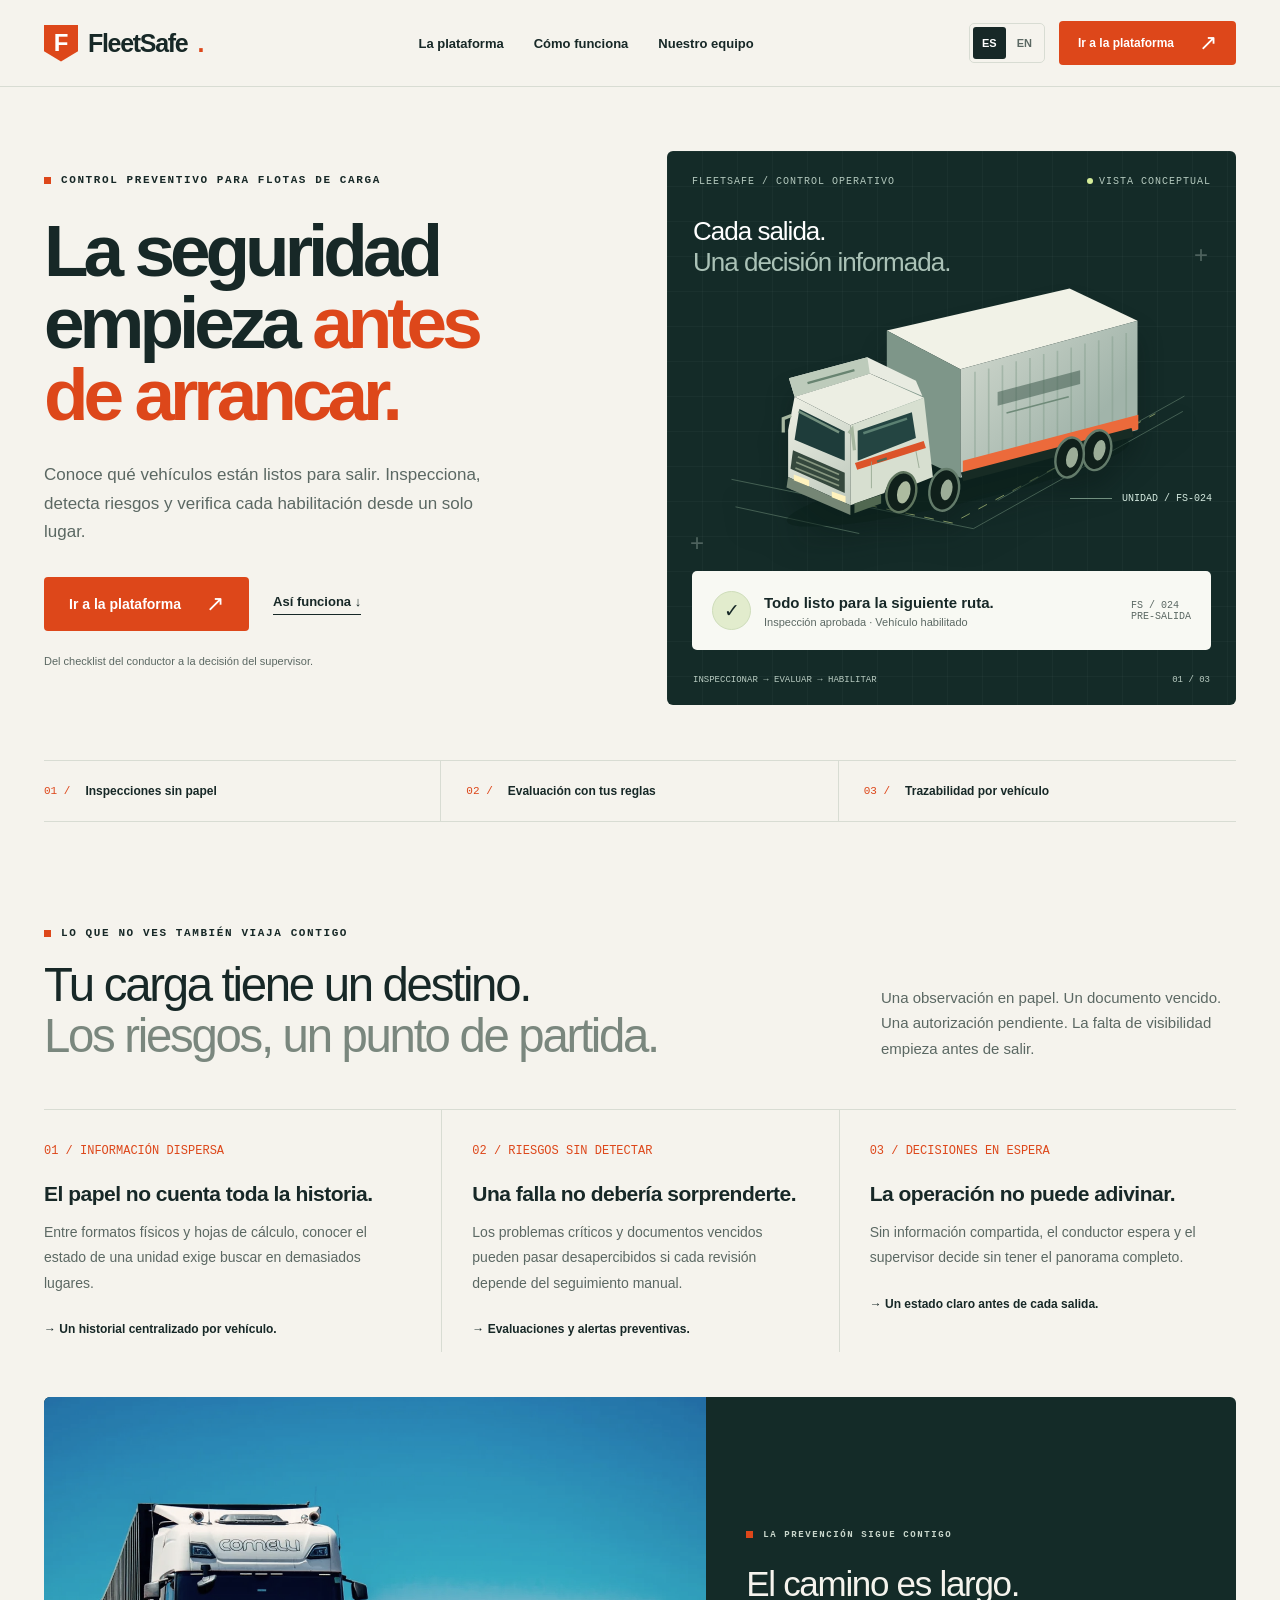
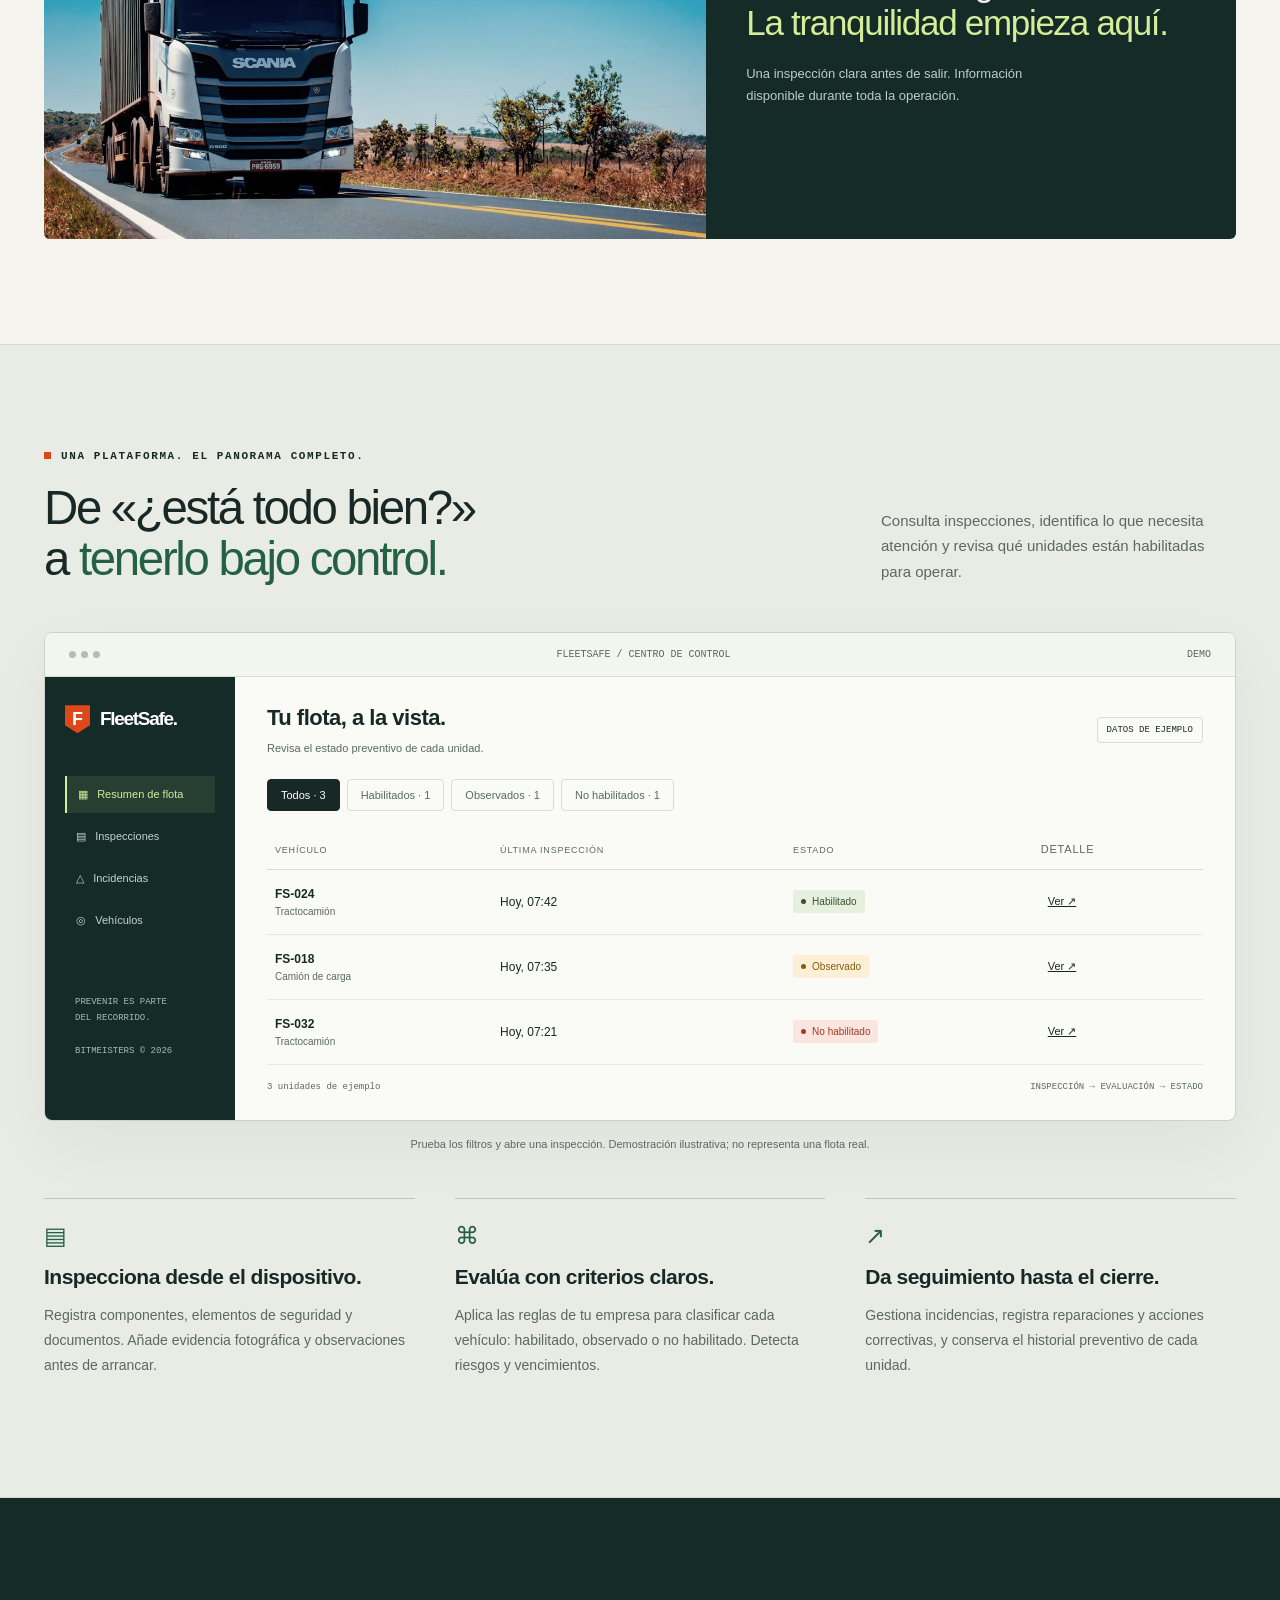
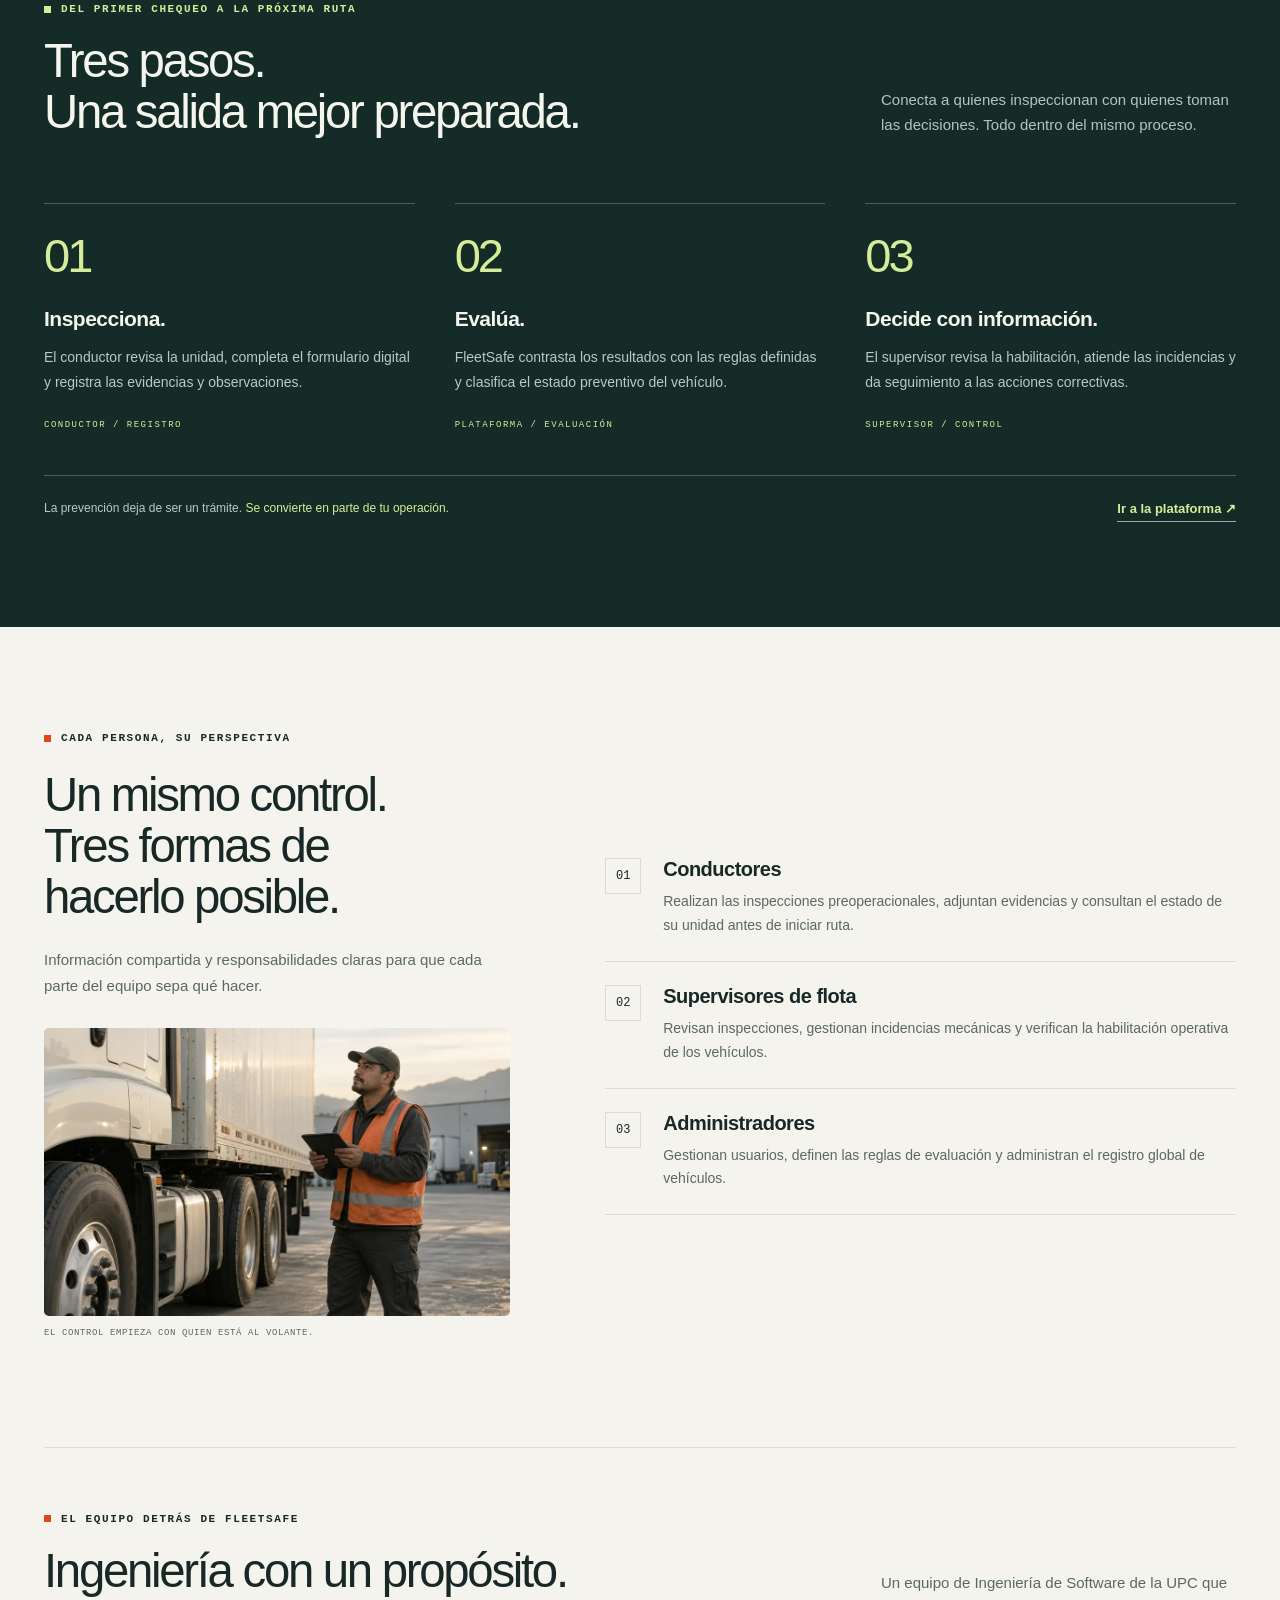
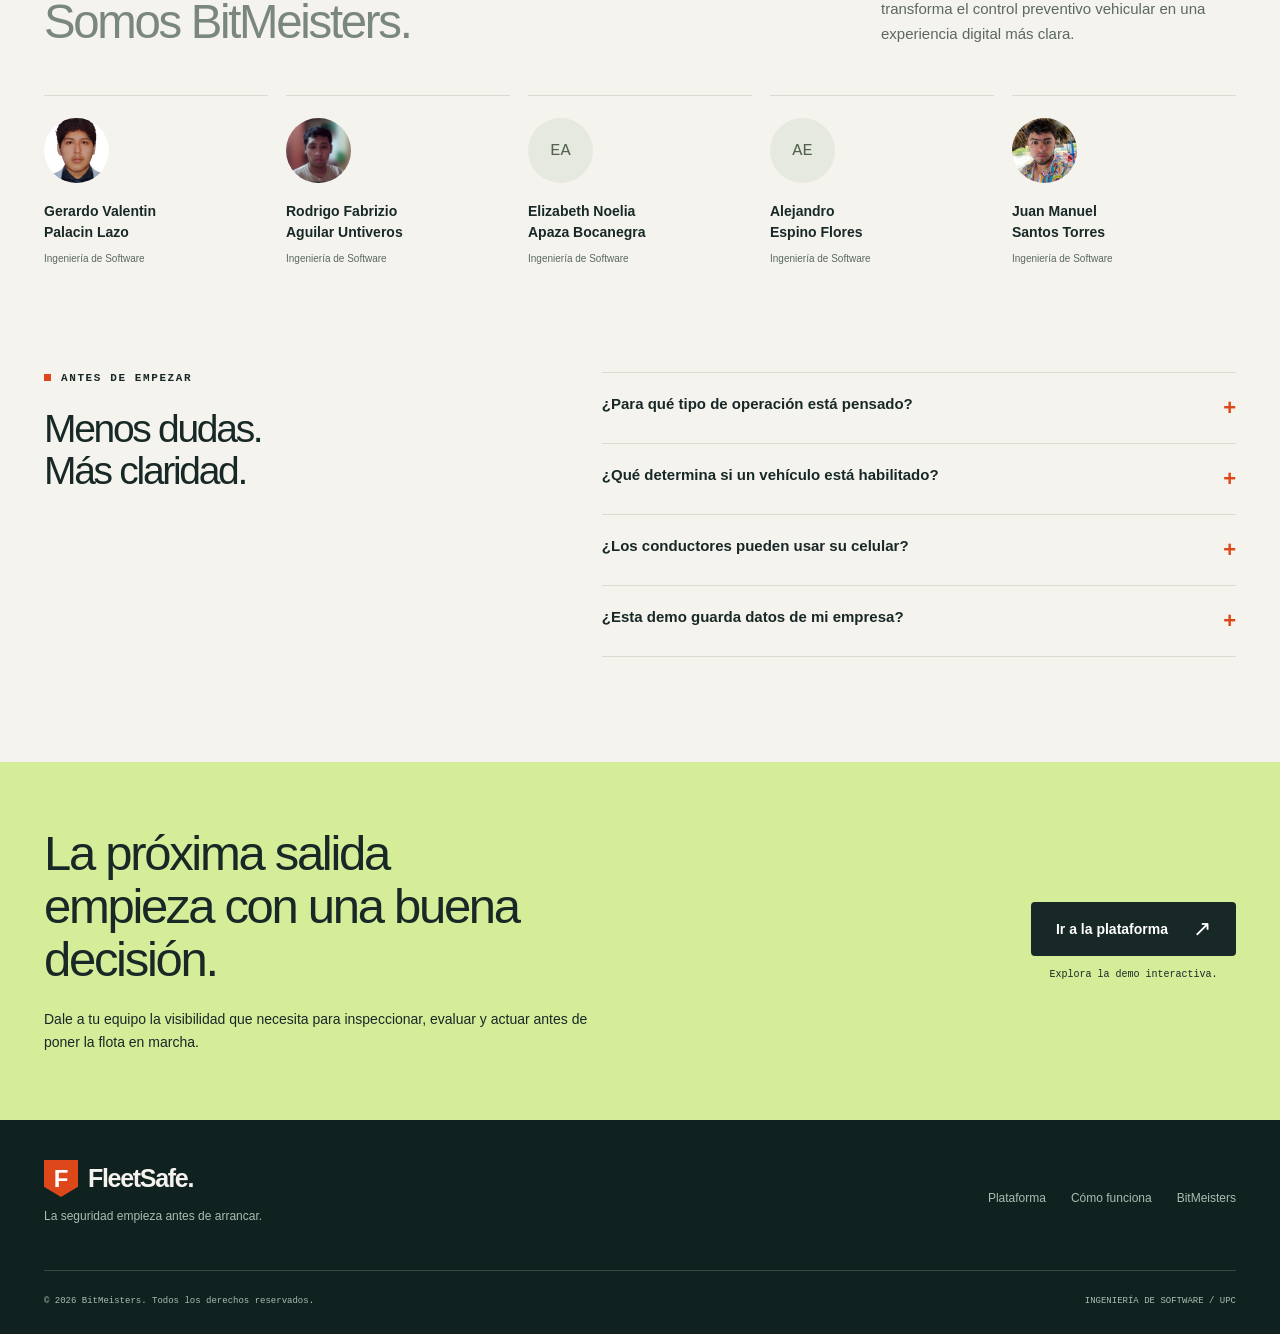
==== index.html @ 08cdfbaa "Merge pull request #9 from 1ASI0729-2620-16692-BitMeisters/release/1.0.3 chore(release): release ver" ====
<!doctype html> 
<html lang="es">
  <head>
    <meta charset="utf-8" />
    <meta name="viewport" content="width=device-width,initial-scale=1" />
    <meta name="theme-color" content="#f5f3ed" />
    <meta
      name="description"
      content="FleetSafe centraliza las inspecciones, evalúa riesgos y permite verificar la habilitación de tu flota de carga antes de cada salida."
    />
    <meta
      property="og:title"
      content="FleetSafe — La seguridad empieza antes de arrancar."
    />
    <meta
      property="og:description"
      content="Inspecciones digitales, evaluación por reglas y seguimiento de incidencias para tu flota de carga."
    />
    <meta property="og:type" content="website" />
    <title>FleetSafe | Antes de arrancar, ten el control.</title>
    <link rel="icon" type="image/svg+xml" href="./assets/images/favicon.svg" />
    <link rel="stylesheet" href="./assets/css/styles.css" />
  </head>
  <body>
    <a class="skip" href="#main">Saltar al contenido</a>
    <header class="nav">
      <div class="wrap nav-inner">
        <a class="logo" href="#" aria-label="FleetSafe, inicio"
          ><span class="logo-mark" aria-hidden="true">F</span>FleetSafe<span
            style="color: var(--orange)"
            >.</span
          ></a
        >
        <nav
          class="nav-links"
          id="navigation"
          aria-label="Navegación principal"
        >
          <a href="#features">La plataforma</a
          ><a href="#how-it-works">Cómo funciona</a
          ><a href="#team">Nuestro equipo</a>
        </nav>
        <div class="nav-actions">
          <div
            class="language-switch"
            role="group"
            aria-label="Seleccionar idioma"
          >
            <button
              type="button"
              data-language="es"
              lang="es"
              aria-label="Español"
              aria-pressed="true"
            >
              ES</button
            ><button
              type="button"
              data-language="en"
              lang="en"
              aria-label="English"
              aria-pressed="false"
            >
              EN
            </button>
          </div>
          <a class="btn small" data-app-link href="#demo"
            >Explorar demo <span class="arrow" aria-hidden="true">↗</span></a
          >
        </div>
        <button
          class="menu"
          type="button"
          aria-expanded="false"
          aria-controls="navigation"
          aria-label="Abrir menú"
        >
          Menú
        </button>
      </div>
    </header>
    <p
      id="language-announcement"
      class="language-announcement"
      role="status"
      aria-live="polite"
    ></p>
    <main id="main">
      <section class="hero">
        <div class="wrap">
          <div class="hero-grid">
            <div class="reveal">
              <div class="eyebrow">Control preventivo para flotas de carga</div>
              <h1>
                La seguridad<br />empieza <em>antes<br />de arrancar.</em>
              </h1>
              <p class="lead">
                Conoce qué vehículos están listos para salir. Inspecciona,
                detecta riesgos y verifica cada habilitación desde un solo
                lugar.
              </p>
              <div class="hero-actions">
                <a class="btn" data-app-link href="#demo"
                  >Explorar la plataforma
                  <span class="arrow" aria-hidden="true">↗</span></a
                ><a class="text-link" href="#how-it-works">Así funciona ↓</a>
              </div>
              <p class="micro">
                Del checklist del conductor a la decisión del supervisor.
              </p>
            </div>
            <div
              class="hero-art reveal"
              role="img"
              aria-label="Ilustración de un camión de carga con una inspección aprobada. Vista conceptual de FleetSafe."
            >
              <div class="art-grid"></div>
              <div class="art-top">
                <span>FLEETSAFE / CONTROL OPERATIVO</span
                ><span><i class="live-dot"></i>VISTA CONCEPTUAL</span>
              </div>
              <div class="art-title">
                Cada salida.<br /><span>Una decisión informada.</span>
              </div>
              <span class="cross one">+</span><span class="cross two">+</span>
              <svg
                class="truck"
                viewBox="0 0 640 340"
                fill="none"
                aria-hidden="true"
              >
                <defs>
                  <linearGradient
                    id="trailer"
                    x1="200"
                    y1="40"
                    x2="450"
                    y2="250"
                    gradientUnits="userSpaceOnUse"
                  >
                    <stop stop-color="#f2f1e7" />
                    <stop offset="1" stop-color="#a1b4aa" />
                  </linearGradient>
                  <linearGradient
                    id="cab"
                    x1="120"
                    y1="110"
                    x2="260"
                    y2="280"
                    gradientUnits="userSpaceOnUse"
                  >
                    <stop stop-color="#faf9ee" />
                    <stop offset="1" stop-color="#b5c2b6" />
                  </linearGradient>
                </defs>
                <path
                  d="M48 265L347 326L606 181M53 299L206 332M377 291L608 162"
                  stroke="#506c5d"
                  stroke-width="1"
                />
                <path
                  d="M122 277L321 319L572 184"
                  stroke="#9daf72"
                  stroke-dasharray="12 12"
                />
                <ellipse
                  cx="328"
                  cy="268"
                  rx="217"
                  ry="27"
                  fill="#0a201b"
                  opacity=".5"
                  transform="rotate(-13 328 268)"
                />
                <path d="M240 81L466 29L550 69L331 129Z" fill="#f1f2e7" />
                <path d="M331 129L550 69V204L331 263Z" fill="url(#trailer)" />
                <path d="M240 81L331 129V263L240 220Z" fill="#7e9689" />
                <path
                  d="M349 132L349 247M366 128V243M383 124V238M400 119V234M417 115V229M434 110V225M451 106V220M468 102V216M485 97V211M502 93V207M519 88V202M536 84V198"
                  stroke="#819b8b"
                  opacity=".45"
                  stroke-width="2"
                />
                <path d="M334 242L551 185V203L334 261Z" fill="#ec6a3b" />
                <path
                  d="M377 157L479 130V147L377 174Z"
                  fill="#435e50"
                  opacity=".55"
                />
                <path d="M388 183L465 163" stroke="#6f8a79" stroke-width="2" />
                <path d="M333 262L544 207" stroke="#172b24" stroke-width="11" />
                <g fill="#10201b" stroke="#637b6a" stroke-width="3">
                  <ellipse
                    cx="500"
                    cy="229"
                    rx="17"
                    ry="25"
                    transform="rotate(14 500 229)"
                  />
                  <ellipse
                    cx="466"
                    cy="238"
                    rx="17"
                    ry="25"
                    transform="rotate(14 466 238)"
                  />
                  <ellipse
                    cx="311"
                    cy="278"
                    rx="18"
                    ry="26"
                    transform="rotate(12 311 278)"
                  />
                </g>
                <g fill="#9cad98">
                  <ellipse
                    cx="503"
                    cy="229"
                    rx="7"
                    ry="13"
                    transform="rotate(14 503 229)"
                  />
                  <ellipse
                    cx="469"
                    cy="238"
                    rx="7"
                    ry="13"
                    transform="rotate(14 469 238)"
                  />
                  <ellipse
                    cx="314"
                    cy="278"
                    rx="7"
                    ry="13"
                    transform="rotate(12 314 278)"
                  />
                </g>
                <path d="M126 163L219 134L286 164L195 198Z" fill="#eceee3" />
                <path
                  d="M126 163L195 198L195 297L118 262V204Z"
                  fill="url(#cab)"
                />
                <path
                  d="M195 198L286 164L297 262L270 273Q251 243 237 282L195 297Z"
                  fill="#d7dfd0"
                />
                <path d="M132 178L188 206V242L126 216Z" fill="#1e3c3a" />
                <path d="M204 205L271 182L276 214L204 242Z" fill="#244542" />
                <path d="M211 208L265 190" stroke="#5b8072" stroke-width="3" />
                <path d="M131 181L181 207" stroke="#74917f" stroke-width="3" />
                <path d="M124 229L188 257V282L121 252Z" fill="#35483d" />
                <path
                  d="M130 237L181 259M128 244L181 266M127 251L181 273"
                  stroke="#879780"
                  stroke-width="2"
                />
                <path d="M202 249L287 222" stroke="#dc542a" stroke-width="9" />
                <path d="M118 262L195 297V309L116 275Z" fill="#758675" />
                <path d="M200 295L233 284V295L200 307Z" fill="#516851" />
                <path
                  d="M125 259L144 266V274L125 266M172 280L189 286V294L172 287"
                  fill="#fff2bd"
                />
                <path d="M221 243V276M276 230L280 251" stroke="#92a58f" />
                <path d="M228 243L240 239" stroke="#526c59" stroke-width="3" />
                <ellipse
                  cx="258"
                  cy="281"
                  rx="18"
                  ry="25"
                  fill="#10201b"
                  stroke="#60765f"
                  stroke-width="3"
                  transform="rotate(14 258 281)"
                />
                <ellipse
                  cx="261"
                  cy="281"
                  rx="8"
                  ry="14"
                  fill="#acbba0"
                  transform="rotate(14 261 281)"
                />
                <path
                  d="M193 208L197 203L200 229M122 186L112 190V207"
                  stroke="#a6b7a0"
                  stroke-width="4"
                />
                <path
                  d="M119 140L216 114L276 143L284 162L219 134L126 163Z"
                  fill="#e8ebe1"
                />
                <path d="M119 140L126 163L219 134L216 114Z" fill="#bdcbbb" />
                <path d="M142 146L200 130" stroke="#688471" stroke-width="3" />
              </svg>
              <div class="vehicle-tag">UNIDAD / FS-024</div>
              <div class="status-float">
                <span class="check-icon">✓</span>
                <div>
                  <strong>Todo listo para la siguiente ruta.</strong>
                  <p>Inspección aprobada · Vehículo habilitado</p>
                </div>
                <span class="code">FS / 024<br />PRE-SALIDA</span>
              </div>
              <div class="art-foot">
                <span>INSPECCIONAR → EVALUAR → HABILITAR</span
                ><span>01 / 03</span>
              </div>
            </div>
          </div>
          <div class="hero-bottom">
            <div><span>01 /</span> Inspecciones sin papel</div>
            <div><span>02 /</span> Evaluación con tus reglas</div>
            <div><span>03 /</span> Trazabilidad por vehículo</div>
          </div>
        </div>
      </section>
      <section class="section" id="problem">
        <div class="wrap">
          <div class="eyebrow">Lo que no ves también viaja contigo</div>
          <div class="section-head">
            <h2>
              Tu carga tiene un destino.<br /><span class="muted"
                >Los riesgos, un punto de partida.</span
              >
            </h2>
            <p>
              Una observación en papel. Un documento vencido. Una autorización
              pendiente. La falta de visibilidad empieza antes de salir.
            </p>
          </div>
          <div class="problems">
            <article class="problem">
              <span class="number">01 / INFORMACIÓN DISPERSA</span>
              <h3>El papel no cuenta toda la historia.</h3>
              <p>
                Entre formatos físicos y hojas de cálculo, conocer el estado de
                una unidad exige buscar en demasiados lugares.
              </p>
              <p class="outcome">→ Un historial centralizado por vehículo.</p>
            </article>
            <article class="problem">
              <span class="number">02 / RIESGOS SIN DETECTAR</span>
              <h3>Una falla no debería sorprenderte.</h3>
              <p>
                Los problemas críticos y documentos vencidos pueden pasar
                desapercibidos si cada revisión depende del seguimiento manual.
              </p>
              <p class="outcome">→ Evaluaciones y alertas preventivas.</p>
            </article>
            <article class="problem">
              <span class="number">03 / DECISIONES EN ESPERA</span>
              <h3>La operación no puede adivinar.</h3>
              <p>
                Sin información compartida, el conductor espera y el supervisor
                decide sin tener el panorama completo.
              </p>
              <p class="outcome">→ Un estado claro antes de cada salida.</p>
            </article>
          </div>
          <figure class="road-story">
            <img
              class="road-photo"
              src="./assets/images/photos/truck-on-road.webp"
              width="1200"
              height="800"
              alt="Camión de carga recorriendo una carretera"
              loading="lazy"
              decoding="async"
            />
            <figcaption>
              <div class="eyebrow">La prevención sigue contigo</div>
              <h3>
                El camino es largo.<br /><span
                  >La tranquilidad empieza aquí.</span
                >
              </h3>
              <p>
                Una inspección clara antes de salir. Información disponible
                durante toda la operación.
              </p>
            </figcaption>
          </figure>
        </div>
      </section>
      <section class="section product-section" id="features">
        <div class="wrap">
          <div class="eyebrow">Una plataforma. El panorama completo.</div>
          <div class="section-head">
            <h2>
              De «¿está todo bien?»<br />a
              <span style="color: var(--green)">tenerlo bajo control.</span>
            </h2>
            <p>
              Consulta inspecciones, identifica lo que necesita atención y
              revisa qué unidades están habilitadas para operar.
            </p>
          </div>
          <div class="demo-shell" id="demo">
            <div class="demo-bar">
              <div class="window-dots" aria-hidden="true">
                <i></i><i></i><i></i>
              </div>
              <span class="demo-label">FLEETSAFE / CENTRO DE CONTROL</span
              ><span class="demo-label">DEMO</span>
            </div>
            <div class="demo-body">
              <aside
                class="demo-sidebar"
                aria-label="Vista conceptual del menú del producto"
              >
                <span class="logo"
                  ><span class="logo-mark">F</span>FleetSafe.</span
                >
                <div class="side-item selected">▦ &nbsp; Resumen de flota</div>
                <div class="side-item">▤ &nbsp; Inspecciones</div>
                <div class="side-item">△ &nbsp; Incidencias</div>
                <div class="side-item">◎ &nbsp; Vehículos</div>
                <div class="side-note">
                  PREVENIR ES PARTE<br />DEL RECORRIDO.<br /><br />BITMEISTERS ©
                  2026
                </div>
              </aside>
              <div class="demo-main">
                <div class="demo-main-head">
                  <div>
                    <h3>Tu flota, a la vista.</h3>
                    <p>Revisa el estado preventivo de cada unidad.</p>
                  </div>
                  <span class="sample-pill">DATOS DE EJEMPLO</span>
                </div>
                <div
                  class="filters"
                  role="group"
                  aria-label="Filtrar vehículos por estado"
                >
                  <button class="filter" data-filter="all" aria-pressed="true">
                    Todos · 3</button
                  ><button class="filter" data-filter="ok" aria-pressed="false">
                    Habilitados · 1</button
                  ><button
                    class="filter"
                    data-filter="warn"
                    aria-pressed="false"
                  >
                    Observados · 1</button
                  ><button
                    class="filter"
                    data-filter="stop"
                    aria-pressed="false"
                  >
                    No habilitados · 1
                  </button>
                </div>
                <div
                  class="table-scroll"
                  tabindex="0"
                  role="region"
                  aria-label="Vehículos de ejemplo"
                >
                  <table>
                    <thead>
                      <tr>
                        <th scope="col">Vehículo</th>
                        <th scope="col">Última inspección</th>
                        <th scope="col">Estado</th>
                        <th scope="col"><span class="micro">Detalle</span></th>
                      </tr>
                    </thead>
                    <tbody>
                      <tr data-status="ok">
                        <td class="plate">
                          FS-024<span class="unit-name">Tractocamión</span>
                        </td>
                        <td>Hoy, 07:42</td>
                        <td><span class="badge">Habilitado</span></td>
                        <td>
                          <button
                            class="row-button"
                            data-detail="ok"
                            aria-label="Ver inspección de FS-024"
                          >
                            Ver ↗
                          </button>
                        </td>
                      </tr>
                      <tr data-status="warn">
                        <td class="plate">
                          FS-018<span class="unit-name">Camión de carga</span>
                        </td>
                        <td>Hoy, 07:35</td>
                        <td><span class="badge warn">Observado</span></td>
                        <td>
                          <button
                            class="row-button"
                            data-detail="warn"
                            aria-label="Ver inspección de FS-018"
                          >
                            Ver ↗
                          </button>
                        </td>
                      </tr>
                      <tr data-status="stop">
                        <td class="plate">
                          FS-032<span class="unit-name">Tractocamión</span>
                        </td>
                        <td>Hoy, 07:21</td>
                        <td><span class="badge stop">No habilitado</span></td>
                        <td>
                          <button
                            class="row-button"
                            data-detail="stop"
                            aria-label="Ver inspección de FS-032"
                          >
                            Ver ↗
                          </button>
                        </td>
                      </tr>
                    </tbody>
                  </table>
                </div>
                <div class="demo-foot">
                  <span id="result-count" role="status"
                    >3 unidades de ejemplo</span
                  ><span>INSPECCIÓN → EVALUACIÓN → ESTADO</span>
                </div>
              </div>
            </div>
          </div>
          <p class="demo-note">
            Prueba los filtros y abre una inspección. Demostración ilustrativa;
            no representa una flota real.
          </p>
          <div class="features-grid">
            <article class="feature-copy">
              <span class="feature-symbol" aria-hidden="true">▤</span>
              <h3>Inspecciona desde el dispositivo.</h3>
              <p>
                Registra componentes, elementos de seguridad y documentos. Añade
                evidencia fotográfica y observaciones antes de arrancar.
              </p>
            </article>
            <article class="feature-copy">
              <span class="feature-symbol" aria-hidden="true">⌘</span>
              <h3>Evalúa con criterios claros.</h3>
              <p>
                Aplica las reglas de tu empresa para clasificar cada vehículo:
                habilitado, observado o no habilitado. Detecta riesgos y
                vencimientos.
              </p>
            </article>
            <article class="feature-copy">
              <span class="feature-symbol" aria-hidden="true">↗</span>
              <h3>Da seguimiento hasta el cierre.</h3>
              <p>
                Gestiona incidencias, registra reparaciones y acciones
                correctivas, y conserva el historial preventivo de cada unidad.
              </p>
            </article>
          </div>
        </div>
      </section>
      <section class="section process" id="how-it-works">
        <div class="wrap">
          <div class="eyebrow">Del primer chequeo a la próxima ruta</div>
          <div class="section-head">
            <h2>Tres pasos.<br />Una salida mejor preparada.</h2>
            <p>
              Conecta a quienes inspeccionan con quienes toman las decisiones.
              Todo dentro del mismo proceso.
            </p>
          </div>
          <div class="steps">
            <article class="step">
              <span class="step-no">01</span>
              <h3>Inspecciona.</h3>
              <p>
                El conductor revisa la unidad, completa el formulario digital y
                registra las evidencias y observaciones.
              </p>
              <span class="role">Conductor / Registro</span>
            </article>
            <article class="step">
              <span class="step-no">02</span>
              <h3>Evalúa.</h3>
              <p>
                FleetSafe contrasta los resultados con las reglas definidas y
                clasifica el estado preventivo del vehículo.
              </p>
              <span class="role">Plataforma / Evaluación</span>
            </article>
            <article class="step">
              <span class="step-no">03</span>
              <h3>Decide con información.</h3>
              <p>
                El supervisor revisa la habilitación, atiende las incidencias y
                da seguimiento a las acciones correctivas.
              </p>
              <span class="role">Supervisor / Control</span>
            </article>
          </div>
          <div class="process-bottom">
            <span
              >La prevención deja de ser un trámite.
              <strong>Se convierte en parte de tu operación.</strong></span
            ><a
              data-app-link
              href="#demo"
              class="text-link"
              style="border-color: #9aae9f; color: #d5ed99"
              >Explora un ejemplo <span aria-hidden="true">↗</span></a
            >
          </div>
        </div>
      </section>
      <section class="section">
        <div class="wrap roles">
          <div>
            <div class="eyebrow">Cada persona, su perspectiva</div>
            <h2>Un mismo control.<br />Tres formas de<br />hacerlo posible.</h2>
            <p>
              Información compartida y responsabilidades claras para que cada
              parte del equipo sepa qué hacer.
            </p>
            <figure class="people-photo">
              <img
                src="./assets/images/photos/driver-inspection.webp"
                width="1000"
                height="667"
                alt="Conductor con un dispositivo digital junto a un camión durante una revisión previa a la salida"
                loading="lazy"
                decoding="async"
              />
              <figcaption>
                EL CONTROL EMPIEZA CON QUIEN ESTÁ AL VOLANTE.<br />
              </figcaption>
            </figure>
          </div>
          <div>
            <article class="role-row">
              <span class="role-icon">01</span>
              <div>
                <h3>Conductores</h3>
                <p>
                  Realizan las inspecciones preoperacionales, adjuntan
                  evidencias y consultan el estado de su unidad antes de iniciar
                  ruta.
                </p>
              </div>
            </article>
            <article class="role-row">
              <span class="role-icon">02</span>
              <div>
                <h3>Supervisores de flota</h3>
                <p>
                  Revisan inspecciones, gestionan incidencias mecánicas y
                  verifican la habilitación operativa de los vehículos.
                </p>
              </div>
            </article>
            <article class="role-row">
              <span class="role-icon">03</span>
              <div>
                <h3>Administradores</h3>
                <p>
                  Gestionan usuarios, definen las reglas de evaluación y
                  administran el registro global de vehículos.
                </p>
              </div>
            </article>
          </div>
        </div>
      </section>
      <section class="section team-section" id="team">
        <div class="wrap">
          <div class="team-head">
            <div class="eyebrow">El equipo detrás de FleetSafe</div>
            <div class="section-head">
              <h2>
                Ingeniería con un propósito.<br /><span class="muted"
                  >Somos BitMeisters.</span
                >
              </h2>
              <p>
                Un equipo de Ingeniería de Software de la UPC que transforma el
                control preventivo vehicular en una experiencia digital más
                clara.
              </p>
            </div>
          </div>
          <div class="team-grid">
            <article class="person">
              <div class="avatar">
                <span aria-hidden="true">GP</span
                ><img
                  src="./assets/images/team/gerardo-palacin.jpg"
                  alt="Gerardo Valentin Palacin Lazo"
                  loading="lazy"
                />
              </div>
              <h3>Gerardo Valentin<br />Palacin Lazo</h3>
              <p>Ingeniería de Software</p>
            </article>
            <article class="person">
              <div class="avatar">
                <span aria-hidden="true">RA</span
                ><img
                  src="./assets/images/team/rodrigo-aguilar.jpeg"
                  alt="Rodrigo Fabrizio Aguilar Untiveros"
                  loading="lazy"
                />
              </div>
              <h3>Rodrigo Fabrizio<br />Aguilar Untiveros</h3>
              <p>Ingeniería de Software</p>
            </article>
            <article class="person">
              <div class="avatar" aria-hidden="true">EA</div>
              <h3>Elizabeth Noelia<br />Apaza Bocanegra</h3>
              <p>Ingeniería de Software</p>
            </article>
            <article class="person">
              <div class="avatar" aria-hidden="true">AE</div>
              <h3>Alejandro<br />Espino Flores</h3>
              <p>Ingeniería de Software</p>
            </article>
            <article class="person">
              <div class="avatar">
                <span aria-hidden="true">JS</span
                ><img
                  src="./assets/images/team/juan-manuel-santos.png"
                  alt="Juan Manuel Santos Torres"
                  loading="lazy"
                />
              </div>
              <h3>Juan Manuel<br />Santos Torres</h3>
              <p>Ingeniería de Software</p>
            </article>
          </div>
        </div>
      </section>
      <section class="section faq-section">
        <div class="wrap faq-grid">
          <div>
            <div class="eyebrow">Antes de empezar</div>
            <h2>Menos dudas.<br />Más claridad.</h2>
          </div>
          <div>
            <details>
              <summary>¿Para qué tipo de operación está pensado?</summary>
              <p>
                FleetSafe está orientado a empresas de transporte de carga que
                necesitan centralizar sus inspecciones preoperacionales, evaluar
                la condición de sus vehículos y gestionar incidencias antes de
                cada operación.
              </p>
            </details>
            <details>
              <summary>¿Qué determina si un vehículo está habilitado?</summary>
              <p>
                Los resultados de la inspección se contrastan con las reglas de
                evaluación definidas por la empresa. Según esas condiciones, el
                vehículo queda habilitado, observado o no habilitado. El
                supervisor puede consultar el resultado y gestionar las
                incidencias reportadas.
              </p>
            </details>
            <details>
              <summary>¿Los conductores pueden usar su celular?</summary>
              <p>
                Los formularios están planteados para dispositivos móviles:
                permiten registrar la revisión, añadir observaciones y adjuntar
                evidencias fotográficas desde el dispositivo del conductor.
              </p>
            </details>
            <details>
              <summary>¿Esta demo guarda datos de mi empresa?</summary>
              <p>
                No. Esta página incluye una demostración con información
                ficticia para mostrar el flujo de FleetSafe. Los filtros y las
                inspecciones funcionan en tu navegador; no crean cuentas ni
                envían información.
              </p>
            </details>
          </div>
        </div>
      </section>
      <section class="cta">
        <div class="wrap cta-inner">
          <div>
            <h2>La próxima salida<br />empieza con una buena decisión.</h2>
            <p>
              Dale a tu equipo la visibilidad que necesita para inspeccionar,
              evaluar y actuar antes de poner la flota en marcha.
            </p>
          </div>
          <div class="cta-action">
            <a class="btn dark" data-app-link href="#demo"
              >Conoce FleetSafe
              <span class="arrow" aria-hidden="true">↗</span></a
            >
            <p>Explora la demo interactiva.</p>
          </div>
        </div>
      </section>
    </main>
    <footer>
      <div class="wrap">
        <div class="footer-top">
          <div>
            <a class="logo" href="#"
              ><span class="logo-mark" aria-hidden="true">F</span>FleetSafe.</a
            >
            <p>La seguridad empieza antes de arrancar.</p>
          </div>
          <nav class="footer-links" aria-label="Navegación del pie">
            <a href="#features">Plataforma</a
            ><a href="#how-it-works">Cómo funciona</a
            ><a href="#team">BitMeisters</a>
          </nav>
        </div>
        <div class="footer-bottom">
          <span>© 2026 BitMeisters. Todos los derechos reservados.</span
          ><span>INGENIERÍA DE SOFTWARE / UPC</span>
        </div>
      </div>
    </footer>
    <dialog id="inspection-dialog" aria-labelledby="inspection-title">
      <div class="dialog-inner">
        <div class="dialog-top">
          <span class="eyebrow">Inspección de ejemplo</span
          ><button class="close" type="button" aria-label="Cerrar inspección">
            ×
          </button>
        </div>
        <h2 id="inspection-title">Unidad FS-024</h2>
        <p id="inspection-description"></p>
        <div id="inspection-status"></div>
        <ul class="inspection-list" id="inspection-checks"></ul>
        <p class="dialog-note" id="inspection-note"></p>
        <button class="btn dark" type="button" id="close-detail">
          Volver al panel <span aria-hidden="true">↗</span>
        </button>
      </div>
    </dialog>
    <script src="./assets/js/main.js"></script>
  </body>
</html>
---- assets/css/styles.css ----
:root {
  --paper: #f5f3ed;
  --ink: #172827;
  --muted: #5b6863;
  --line: #d8dcd3;
  --orange: #dd471a;
  --lime: #d5ed99;
  --dark: #142b28;
  --white: #fff;
  --green: #246143;
}
* {
  box-sizing: border-box;
}
html {
  scroll-behavior: smooth;
  scroll-padding-top: 100px;
}
body {
  margin: 0;
  background: var(--paper);
  color: var(--ink);
  font-family: Arial, Helvetica, sans-serif;
  -webkit-font-smoothing: antialiased;
}
button,
a {
  -webkit-tap-highlight-color: transparent;
}
a {
  color: inherit;
  text-decoration: none;
}
button {
  font: inherit;
  cursor: pointer;
}
button,
a,
input,
summary {
  outline-offset: 5px;
}
a:focus-visible,
button:focus-visible,
summary:focus-visible {
  outline: 3px solid var(--orange);
}
::selection {
  background: var(--lime);
  color: var(--ink);
}
.wrap {
  width: min(1280px, calc(100% - 88px));
  margin: auto;
}
.skip {
  position: fixed;
  top: -80px;
  left: 20px;
  background: white;
  padding: 15px;
  z-index: 100;
}
.skip:focus {
  top: 10px;
}
.nav {
  position: sticky;
  top: 0;
  z-index: 30;
  background: rgba(245, 243, 237, 0.96);
  border-bottom: 1px solid var(--line);
  backdrop-filter: blur(15px);
}
.nav-inner {
  height: 86px;
  display: flex;
  align-items: center;
  justify-content: space-between;
  gap: 24px;
}
.logo {
  display: inline-flex;
  align-items: center;
  gap: 10px;
  font-size: 25px;
  font-weight: 800;
  letter-spacing: -1.3px;
}
.logo-mark {
  width: 34px;
  height: 37px;
  display: grid;
  place-items: center;
  background: var(--orange);
  clip-path: polygon(0 0, 100% 0, 100% 72%, 50% 100%, 0 72%);
  color: white;
  font-size: 24px;
  letter-spacing: -3px;
  padding-right: 3px;
}
.nav-links {
  display: flex;
  gap: 30px;
  font-size: 13px;
  font-weight: 600;
}
.nav-links a:hover {
  color: var(--orange);
}
.btn {
  display: inline-flex;
  align-items: center;
  justify-content: center;
  gap: 25px;
  border: 1px solid transparent;
  background: var(--orange);
  color: white;
  padding: 18px 24px;
  font-size: 14px;
  font-weight: 700;
  border-radius: 4px;
  transition:
    background 0.2s,
    transform 0.2s;
}
.btn:hover {
  background: #bf3811;
  transform: translateY(-2px);
}
.btn.small {
  padding: 13px 18px;
  font-size: 12px;
}
.btn.dark {
  background: var(--ink);
}
.btn.light {
  background: var(--lime);
  color: var(--ink);
}
.btn.light:hover {
  background: #e5f7b9;
}
.arrow {
  font-size: 22px;
  line-height: 16px;
  font-weight: 400;
}
.menu {
  display: none;
  background: transparent;
  border: 1px solid var(--line);
  padding: 10px;
  border-radius: 4px;
}
.eyebrow {
  font:
    11px "Courier New",
    monospace;
  font-weight: 700;
  letter-spacing: 1.6px;
  text-transform: uppercase;
  display: flex;
  gap: 10px;
  align-items: center;
}
.eyebrow:before {
  content: "";
  width: 7px;
  height: 7px;
  background: var(--orange);
  flex: none;
}
.hero {
  padding: 64px 0 0;
}
.hero-grid {
  display: grid;
  grid-template-columns: 1fr 1fr;
  gap: 54px;
  align-items: center;
}
.hero h1 {
  font-size: clamp(52px, 5.7vw, 82px);
  line-height: 0.99;
  letter-spacing: -5px;
  font-weight: 600;
  margin: 29px 0;
}
.hero h1 em {
  font-style: normal;
  color: var(--orange);
}
.lead {
  font-size: 17px;
  line-height: 1.7;
  color: var(--muted);
  max-width: 455px;
}
.hero-actions {
  display: flex;
  align-items: center;
  gap: 24px;
  margin: 30px 0 22px;
}
.text-link {
  font-size: 13px;
  font-weight: 700;
  border-bottom: 1px solid var(--ink);
  padding-bottom: 5px;
}
.micro {
  font-size: 11px;
  color: var(--muted);
  line-height: 1.6;
}
.hero-art {
  height: 554px;
  position: relative;
  background: var(--dark);
  border-radius: 6px;
  overflow: hidden;
  color: white;
}
.art-grid {
  position: absolute;
  inset: 0;
  background-image:
    linear-gradient(#ffffff07 1px, transparent 1px),
    linear-gradient(90deg, #ffffff07 1px, transparent 1px);
  background-size: 35px 35px;
}
.art-top {
  position: absolute;
  top: 25px;
  left: 25px;
  right: 25px;
  display: flex;
  justify-content: space-between;
  align-items: center;
  font: 10px monospace;
  color: #b3c8bd;
  letter-spacing: 1px;
}
.live-dot {
  display: inline-block;
  width: 6px;
  height: 6px;
  background: var(--lime);
  border-radius: 100%;
  margin-right: 6px;
}
.art-title {
  position: absolute;
  top: 65px;
  left: 26px;
  font-size: 26px;
  letter-spacing: -1px;
}
.art-title span {
  color: #abc2b7;
}
.truck {
  position: absolute;
  top: 114px;
  width: 100%;
  height: 275px;
  filter: drop-shadow(0 20px 12px #07151355);
}
.cross {
  position: absolute;
  color: #a6b7ae66;
  font-size: 24px;
}
.cross.one {
  top: 90px;
  right: 28px;
}
.cross.two {
  bottom: 148px;
  left: 23px;
}
.vehicle-tag {
  position: absolute;
  top: 342px;
  right: 24px;
  font: 10px monospace;
  color: #d3e8de;
}
.vehicle-tag:before {
  content: "";
  display: inline-block;
  width: 42px;
  height: 1px;
  background: #718f7f;
  margin-right: 10px;
  vertical-align: middle;
}
.status-float {
  position: absolute;
  left: 25px;
  right: 25px;
  bottom: 55px;
  background: #f8f9f3;
  color: var(--ink);
  padding: 20px;
  display: flex;
  gap: 13px;
  align-items: center;
  border-radius: 5px;
}
.check-icon {
  background: #e2eccd;
  border: 1px solid #ceddba;
  border-radius: 50%;
  width: 39px;
  height: 39px;
  display: grid;
  place-items: center;
  font-size: 19px;
  flex: none;
}
.status-float strong {
  font-size: 15px;
  display: block;
  margin-bottom: 5px;
}
.status-float p {
  font-size: 11px;
  color: var(--muted);
  margin: 0;
}
.status-float .code {
  margin-left: auto;
  font: 10px monospace;
  color: var(--muted);
}
.art-foot {
  position: absolute;
  bottom: 20px;
  left: 26px;
  right: 26px;
  display: flex;
  justify-content: space-between;
  font: 9px monospace;
  color: #b9ccc2;
}
.hero-bottom {
  display: grid;
  grid-template-columns: 1fr 1fr 1fr;
  margin-top: 55px;
  border-top: 1px solid var(--line);
  border-bottom: 1px solid var(--line);
}
.hero-bottom div {
  padding: 23px 25px;
  display: flex;
  align-items: center;
  gap: 15px;
  font-size: 12px;
  font-weight: 600;
  border-right: 1px solid var(--line);
}
.hero-bottom div:first-child {
  padding-left: 0;
}
.hero-bottom div:last-child {
  border: 0;
}
.hero-bottom span {
  font: 11px monospace;
  color: var(--orange);
}
.section {
  padding: 105px 0;
}
.section-head {
  display: flex;
  justify-content: space-between;
  align-items: flex-end;
  gap: 40px;
  margin: 20px 0 48px;
}
h2 {
  font-size: clamp(34px, 3.7vw, 52px);
  font-weight: 500;
  line-height: 1.08;
  letter-spacing: -2.3px;
  margin: 0;
}
h2 .muted {
  color: #7a877e;
}
.section-head p {
  max-width: 355px;
  color: var(--muted);
  font-size: 15px;
  line-height: 1.7;
  margin: 0;
}
.problems {
  display: grid;
  grid-template-columns: repeat(3, 1fr);
  border-top: 1px solid var(--line);
}
.problem {
  padding: 30px 30px 0 0;
}
.problem + .problem {
  padding-left: 30px;
  border-left: 1px solid var(--line);
}
.number {
  font: 12px monospace;
  color: var(--orange);
}
h3 {
  font-size: 21px;
  font-weight: 600;
  letter-spacing: -0.5px;
  margin: 24px 0 13px;
}
.problem p,
.feature-copy p {
  font-size: 14px;
  line-height: 1.8;
  color: var(--muted);
}
.problem .outcome {
  font-size: 12px;
  margin-top: 23px;
  color: var(--ink);
  font-weight: 700;
}
.product-section {
  background: #e9ece4;
  border-block: 1px solid var(--line);
}
.demo-shell {
  border: 1px solid #cbd2c6;
  background: #fafbf7;
  box-shadow: 0 24px 65px #2435280c;
  border-radius: 8px;
  overflow: hidden;
}
.demo-bar {
  background: #f3f5ef;
  padding: 16px 24px;
  display: flex;
  justify-content: space-between;
  align-items: center;
  border-bottom: 1px solid var(--line);
}
.window-dots {
  display: flex;
  gap: 5px;
}
.window-dots i {
  width: 7px;
  height: 7px;
  background: #b5bdb0;
  border-radius: 50%;
}
.demo-label {
  font: 10px monospace;
  color: #5b6863;
}
.demo-body {
  display: grid;
  grid-template-columns: 190px 1fr;
  min-height: 405px;
}
.demo-sidebar {
  background: var(--dark);
  padding: 28px 20px;
  color: #c6d4c8;
}
.demo-sidebar .logo {
  font-size: 19px;
  color: white;
  margin-bottom: 38px;
}
.demo-sidebar .logo-mark {
  width: 25px;
  height: 28px;
  font-size: 18px;
}
.side-item {
  padding: 12px 11px;
  font-size: 11px;
  margin: 5px 0;
  display: flex;
  gap: 9px;
}
.side-item.selected {
  background: #d5ed9919;
  color: var(--lime);
  border-left: 2px solid var(--lime);
}
.side-note {
  margin: 55px 10px 0;
  font: 9px/1.8 monospace;
  color: #a7bcaf;
}
.demo-main {
  padding: 28px 32px;
}
.demo-main-head {
  display: flex;
  justify-content: space-between;
  gap: 20px;
  align-items: center;
}
.demo-main h3 {
  margin: 0;
  font-size: 22px;
}
.demo-main-head p {
  font-size: 11px;
  color: var(--muted);
  margin-bottom: 0;
}
.sample-pill {
  font: 9px monospace;
  border: 1px solid var(--line);
  padding: 7px 9px;
  border-radius: 3px;
  white-space: nowrap;
}
.filters {
  display: flex;
  gap: 7px;
  margin: 25px 0 20px;
  flex-wrap: wrap;
}
.filter {
  background: transparent;
  border: 1px solid var(--line);
  padding: 9px 13px;
  border-radius: 4px;
  font-size: 11px;
  color: var(--muted);
}
.filter[aria-pressed="true"] {
  background: var(--ink);
  color: white;
  border-color: var(--ink);
}
.table-scroll {
  overflow: auto;
}
table {
  width: 100%;
  border-collapse: collapse;
  text-align: left;
  font-size: 12px;
}
th {
  font-size: 9px;
  letter-spacing: 0.8px;
  text-transform: uppercase;
  color: var(--muted);
  font-weight: 400;
  padding: 10px 8px;
  border-bottom: 1px solid var(--line);
}
td {
  padding: 17px 8px;
  border-bottom: 1px solid #e6e9e1;
  white-space: nowrap;
}
.plate {
  font-weight: 700;
}
.unit-name {
  display: block;
  font-size: 10px;
  font-weight: 400;
  color: var(--muted);
  margin-top: 5px;
}
.badge {
  display: inline-flex;
  align-items: center;
  gap: 6px;
  padding: 6px 8px;
  font-size: 10px;
  border-radius: 3px;
  background: #e7efdf;
  color: #34562b;
}
.badge:before {
  content: "";
  height: 5px;
  width: 5px;
  border-radius: 50%;
  background: currentColor;
}
.badge.warn {
  background: #fbefd5;
  color: #875a13;
}
.badge.stop {
  background: #fbe5df;
  color: #a43b23;
}
.row-button {
  font-size: 11px;
  background: none;
  border: 0;
  color: var(--ink);
  text-decoration: underline;
  padding: 7px;
}
.demo-foot {
  margin-top: 17px;
  font: 9px monospace;
  color: var(--muted);
  display: flex;
  justify-content: space-between;
}
.demo-note {
  font-size: 11px;
  color: var(--muted);
  margin: 17px 0 0;
  text-align: center;
}
.features-grid {
  display: grid;
  grid-template-columns: repeat(3, 1fr);
  gap: 40px;
  margin-top: 48px;
}
.feature-copy {
  border-top: 1px solid #bdc7b8;
  padding-top: 23px;
}
.feature-copy h3 {
  margin-top: 15px;
}
.feature-symbol {
  font-size: 24px;
  color: var(--green);
}
.process {
  background: var(--dark);
  color: #f4f5ed;
  position: relative;
  overflow: hidden;
}
.process .eyebrow {
  color: var(--lime);
}
.process .eyebrow:before {
  background: var(--lime);
}
.process .section-head p {
  color: #b4c6bb;
}
.steps {
  display: grid;
  grid-template-columns: repeat(3, 1fr);
  gap: 40px;
  margin-top: 65px;
}
.step {
  border-top: 1px solid #496058;
  padding-top: 24px;
}
.step-no {
  font-size: 47px;
  letter-spacing: -3px;
  color: var(--lime);
  font-weight: 400;
}
.step p {
  font-size: 14px;
  line-height: 1.8;
  color: #b8cbc0;
}
.step .role {
  font: 9px monospace;
  letter-spacing: 1.5px;
  color: var(--lime);
  text-transform: uppercase;
  display: block;
  margin-top: 25px;
}
.process-bottom {
  border-top: 1px solid #496058;
  margin-top: 45px;
  padding-top: 25px;
  font-size: 12px;
  display: flex;
  justify-content: space-between;
  gap: 20px;
  color: #b8cbc0;
}
.process-bottom strong {
  color: var(--lime);
  font-weight: 400;
}
.roles {
  display: grid;
  grid-template-columns: 0.85fr 1.15fr;
  gap: 95px;
  align-items: center;
}
.roles h2 {
  margin: 25px 0;
}
.roles > div > p {
  color: var(--muted);
  line-height: 1.7;
  font-size: 15px;
}
.role-row {
  padding: 23px 0;
  border-bottom: 1px solid var(--line);
  display: grid;
  grid-template-columns: 40px 1fr;
  gap: 18px;
}
.role-row:first-child {
  padding-top: 0;
}
.role-icon {
  width: 36px;
  height: 36px;
  border: 1px solid var(--line);
  display: grid;
  place-items: center;
  font: 12px monospace;
}
.role-row h3 {
  margin: 0 0 9px;
  font-size: 20px;
}
.role-row p {
  margin: 0;
  font-size: 14px;
  line-height: 1.7;
  color: var(--muted);
}
.team-section {
  padding-top: 0;
}
.team-head {
  padding-top: 65px;
  border-top: 1px solid var(--line);
}
.team-grid {
  display: grid;
  grid-template-columns: repeat(5, 1fr);
  gap: 18px;
}
.person {
  border-top: 1px solid var(--line);
  padding-top: 22px;
}
.avatar {
  width: 65px;
  height: 65px;
  border-radius: 50%;
  background: #e6e9df;
  display: grid;
  place-items: center;
  font: 17px monospace;
  color: #54634f;
  position: relative;
  overflow: hidden;
}
.avatar img {
  position: absolute;
  width: 100%;
  height: 100%;
  object-fit: cover;
  inset: 0;
}
.avatar img.failed {
  display: none;
}
.person h3 {
  font-size: 14px;
  line-height: 1.5;
  letter-spacing: 0;
  margin: 18px 0 8px;
}
.person p {
  font-size: 10px;
  color: var(--muted);
  line-height: 1.6;
  margin: 0;
}
.faq-section {
  padding-top: 0;
}
.faq-grid {
  display: grid;
  grid-template-columns: 1fr 1.3fr;
  gap: 70px;
}
.faq-grid h2 {
  margin-top: 24px;
  font-size: 39px;
}
details {
  border-bottom: 1px solid var(--line);
  padding: 22px 0;
}
details:first-child {
  border-top: 1px solid var(--line);
}
summary {
  cursor: pointer;
  list-style: none;
  font-size: 15px;
  font-weight: 600;
  display: flex;
  justify-content: space-between;
  gap: 20px;
}
summary::-webkit-details-marker {
  display: none;
}
summary:after {
  content: "+";
  font-size: 22px;
  color: var(--orange);
}
details[open] summary:after {
  content: "−";
}
details p {
  font-size: 14px;
  line-height: 1.8;
  color: var(--muted);
  padding-right: 30px;
}
.cta {
  background: var(--lime);
  padding: 65px 0;
}
.cta-inner {
  display: flex;
  align-items: center;
  justify-content: space-between;
  gap: 60px;
}
.cta h2 {
  font-size: 49px;
  max-width: 640px;
}
.cta p {
  font-size: 14px;
  line-height: 1.7;
  max-width: 560px;
  margin: 22px 0 0;
}
.cta-action {
  flex: none;
}
.cta-action p {
  font: 10px monospace;
  text-align: center;
  margin-top: 13px;
}
footer {
  background: #10221f;
  color: #a9bdb1;
  padding: 40px 0 25px;
}
.footer-top {
  display: flex;
  justify-content: space-between;
  gap: 30px;
  align-items: center;
  padding-bottom: 35px;
  border-bottom: 1px solid #344b41;
}
.footer-top .logo {
  color: #f5f3ed;
}
.footer-top p {
  font-size: 12px;
}
.footer-links {
  display: flex;
  gap: 25px;
  font-size: 12px;
}
.footer-bottom {
  display: flex;
  justify-content: space-between;
  gap: 25px;
  font: 9px/1.7 monospace;
  margin-top: 23px;
}
dialog {
  border: 0;
  border-radius: 9px;
  padding: 0;
  width: min(530px, calc(100% - 32px));
  color: var(--ink);
  box-shadow: 0 25px 100px #0005;
}
dialog::backdrop {
  background: #081d19aa;
  backdrop-filter: blur(4px);
}
.dialog-inner {
  padding: 32px;
}
.dialog-top {
  display: flex;
  justify-content: space-between;
  align-items: center;
}
.close {
  border: 1px solid var(--line);
  background: white;
  border-radius: 50%;
  width: 32px;
  height: 32px;
  font-size: 22px;
}
.dialog-inner h2 {
  font-size: 31px;
  margin: 25px 0 10px;
  letter-spacing: -1px;
}
.dialog-inner p {
  font-size: 13px;
  line-height: 1.7;
  color: var(--muted);
}
.inspection-list {
  list-style: none;
  padding: 0;
  margin: 25px 0;
}
.inspection-list li {
  padding: 14px 0;
  border-bottom: 1px solid var(--line);
  display: flex;
  justify-content: space-between;
  gap: 15px;
  font-size: 13px;
}
.dialog-note {
  background: var(--paper);
  padding: 14px;
}
.dialog-inner .btn {
  width: 100%;
  margin-top: 10px;
}
.reveal {
  animation: enter 0.7s both;
}
@keyframes enter {
  from {
    opacity: 0;
    transform: translateY(12px);
  }
  to {
    opacity: 1;
    transform: translateY(0);
  }
}
@media (min-width: 1500px) {
  .hero h1 {
    font-size: 84px;
  }
  .hero {
    padding-top: 80px;
  }
}
@media (max-width: 1100px) {
  .wrap {
    width: calc(100% - 56px);
  }
  .hero-grid {
    gap: 28px;
  }
  .hero h1 {
    font-size: 62px;
    letter-spacing: -3.5px;
  }
  .hero-art {
    height: 530px;
  }
  .nav-links {
    gap: 18px;
  }
  .hero-actions {
    gap: 15px;
  }
  .hero-actions .btn {
    padding: 17px;
  }
  .roles {
    gap: 50px;
  }
  .demo-body {
    grid-template-columns: 155px 1fr;
  }
  .demo-sidebar {
    padding: 25px 13px;
  }
  .demo-main {
    padding: 25px;
  }
  .cta h2 {
    font-size: 41px;
  }
}
@media (max-width: 800px) {
  .nav-inner {
    height: 72px;
  }
  .nav-links {
    display: none;
    position: absolute;
    left: 0;
    right: 0;
    top: 72px;
    padding: 20px 28px;
    background: var(--paper);
    border-bottom: 1px solid var(--line);
    flex-direction: column;
    gap: 0;
  }
  .nav-links.open {
    display: flex;
  }
  .nav-links a {
    padding: 14px 0;
  }
  .menu {
    display: block;
  }
  .nav-actions {
    margin-left: auto;
  }
  .hero {
    padding-top: 42px;
  }
  .hero-grid {
    grid-template-columns: 1fr;
  }
  .hero h1 {
    font-size: 76px;
    max-width: 680px;
  }
  .hero .lead {
    max-width: 530px;
  }
  .hero-art {
    height: 520px;
    margin-top: 15px;
  }
  .truck {
    height: 300px;
    top: 100px;
  }
  .hero-bottom {
    margin-top: 30px;
  }
  .hero-bottom div {
    padding: 20px 15px;
    font-size: 11px;
  }
  .section {
    padding: 75px 0;
  }
  .section-head {
    align-items: flex-start;
    flex-direction: column;
    gap: 20px;
    margin-bottom: 35px;
  }
  .section-head p {
    max-width: 550px;
  }
  .demo-body {
    grid-template-columns: 1fr;
  }
  .demo-sidebar {
    display: none;
  }
  .roles {
    grid-template-columns: 1fr;
    gap: 35px;
  }
  .team-grid {
    grid-template-columns: repeat(3, 1fr);
    gap: 30px;
  }
  .team-section,
  .faq-section {
    padding-top: 0;
  }
  .faq-grid {
    grid-template-columns: 1fr;
    gap: 35px;
  }
  .cta-inner {
    flex-direction: column;
    align-items: flex-start;
    gap: 30px;
  }
  .cta-action p {
    text-align: left;
  }
  .footer-top {
    align-items: flex-start;
  }
  .steps {
    gap: 25px;
  }
  .features-grid {
    gap: 25px;
  }
  .problem {
    padding-right: 18px;
  }
  .problem + .problem {
    padding-left: 18px;
  }
  .section h2 {
    font-size: 43px;
  }
}
@media (max-width: 520px) {
  .wrap {
    width: calc(100% - 36px);
  }
  .logo {
    font-size: 23px;
  }
  .logo-mark {
    width: 29px;
    height: 32px;
    font-size: 22px;
  }
  .nav-inner {
    gap: 10px;
  }
  .nav .btn.small {
    font-size: 10px;
    padding: 12px;
    gap: 10px;
  }
  .menu {
    font-size: 11px;
    padding: 11px 9px;
  }
  .hero h1 {
    font-size: 56px;
    letter-spacing: -3px;
    margin: 25px 0;
  }
  .hero .eyebrow {
    font-size: 9px;
    letter-spacing: 1.15px;
  }
  .lead {
    font-size: 15px;
  }
  .hero-actions {
    gap: 20px;
    flex-wrap: wrap;
  }
  .hero-actions .btn {
    font-size: 13px;
  }
  .hero-art {
    height: 455px;
  }
  .art-title {
    font-size: 23px;
  }
  .art-top {
    font-size: 8px;
    left: 20px;
    right: 20px;
  }
  .truck {
    top: 105px;
    height: 220px;
  }
  .vehicle-tag {
    top: 285px;
  }
  .status-float {
    left: 16px;
    right: 16px;
    bottom: 51px;
    padding: 15px;
    gap: 10px;
  }
  .status-float strong {
    font-size: 13px;
  }
  .status-float .code {
    display: none;
  }
  .art-foot {
    font-size: 8px;
    left: 18px;
    right: 18px;
  }
  .hero-bottom {
    grid-template-columns: 1fr;
  }
  .hero-bottom div,
  .hero-bottom div:first-child {
    padding: 17px 0;
    border-right: 0;
    border-bottom: 1px solid var(--line);
    font-size: 12px;
  }
  .hero-bottom div:last-child {
    border-bottom: 0;
  }
  .section {
    padding: 62px 0;
  }
  .section h2 {
    font-size: 36px;
    letter-spacing: -1.5px;
  }
  .problems,
  .features-grid,
  .steps {
    grid-template-columns: 1fr;
    gap: 25px;
  }
  .problem,
  .problem + .problem {
    padding: 24px 0 0;
    border-left: 0;
  }
  .problem + .problem {
    border-top: 1px solid var(--line);
  }
  .problem h3 {
    margin-top: 15px;
  }
  .problem p {
    margin-bottom: 0;
  }
  .problem .outcome {
    margin-top: 15px;
  }
  .demo-main {
    padding: 22px 15px;
  }
  .demo-main-head {
    align-items: flex-start;
  }
  .demo-main h3 {
    font-size: 19px;
  }
  .sample-pill {
    font-size: 8px;
    padding: 6px;
  }
  .demo-main-head p {
    font-size: 10px;
  }
  .demo-bar {
    padding: 13px 15px;
  }
  .demo-label {
    font-size: 8px;
  }
  .filter {
    padding: 9px 10px;
    font-size: 10px;
  }
  .demo-foot {
    font-size: 8px;
    gap: 15px;
  }
  .demo-foot span:last-child {
    display: none;
  }
  .features-grid {
    margin-top: 35px;
  }
  .feature-copy h3 {
    margin-top: 10px;
  }
  .steps {
    margin-top: 40px;
  }
  .step {
    display: grid;
    grid-template-columns: 55px 1fr;
    column-gap: 20px;
  }
  .step h3 {
    margin: 5px 0 10px;
  }
  .step p,
  .step .role {
    grid-column: 2;
    margin-top: 0;
  }
  .step .role {
    margin-top: 12px;
  }
  .step-no {
    grid-row: 1/4;
    font-size: 40px;
  }
  .process-bottom {
    flex-direction: column;
  }
  .team-section,
  .faq-section {
    padding-top: 0;
  }
  .team-head {
    padding-top: 40px;
  }
  .team-grid {
    grid-template-columns: repeat(2, 1fr);
    gap: 26px 18px;
  }
  .person h3 {
    font-size: 13px;
  }
  .cta {
    padding: 48px 0;
  }
  .cta h2 {
    font-size: 38px;
    letter-spacing: -1.8px;
  }
  .cta-inner {
    gap: 27px;
  }
  .footer-top {
    flex-direction: column;
    gap: 16px;
  }
  .footer-links {
    font-size: 11px;
    gap: 22px;
  }
  .footer-bottom {
    flex-direction: column;
    gap: 9px;
  }
  .dialog-inner {
    padding: 25px;
  }
  .inspection-list li {
    font-size: 12px;
  }
  .section-head {
    gap: 20px;
  }
  .hero-bottom {
    margin-top: 32px;
  }
}
@media (prefers-reduced-motion: reduce) {
  html {
    scroll-behavior: auto;
  }
  *,
  *:before,
  *:after {
    animation: none !important;
    transition: none !important;
  }
}

/* Editorial photography: two visual pauses, embedded for portable deployment. */
.road-story {
  display: grid;
  grid-template-columns: 1.25fr 1fr;
  margin: 45px 0 0;
  background: var(--dark);
  border-radius: 6px;
  overflow: hidden;
  min-height: 330px;
}
.road-story .road-photo {
  width: 100%;
  height: 100%;
  min-height: 330px;
  object-fit: cover;
  object-position: 40% 57%;
  display: block;
  filter: saturate(0.65);
}
.road-story figcaption {
  padding: 40px;
  display: flex;
  flex-direction: column;
  justify-content: center;
  color: var(--paper);
}
.road-story .eyebrow {
  font-size: 9px;
  color: #c9d7cc;
}
.road-story h3 {
  font-size: 35px;
  line-height: 1.13;
  font-weight: 500;
  letter-spacing: -1.3px;
  margin: 24px 0 20px;
}
.road-story h3 span {
  color: var(--lime);
}
.road-story p {
  color: #bfcec3;
  font-size: 13px;
  line-height: 1.7;
  margin: 0;
  max-width: 290px;
}
.people-photo {
  margin: 30px 0 0;
}
.people-photo img {
  display: block;
  width: 100%;
  height: auto;
  aspect-ratio: 1.62;
  object-fit: cover;
  object-position: center;
  border-radius: 5px;
}
.people-photo figcaption {
  font:
    9px/1.7 "Courier New",
    monospace;
  letter-spacing: 0.6px;
  color: var(--muted);
  margin-top: 10px;
}
@media (max-width: 800px) {
  .road-story {
    grid-template-columns: 1.1fr 1fr;
  }
  .road-story figcaption {
    padding: 28px;
  }
  .road-story h3 {
    font-size: 29px;
  }
  .people-photo {
    max-width: 560px;
  }
  .roles {
    align-items: center;
  }
}
@media (max-width: 520px) {
  .road-story {
    grid-template-columns: 1fr;
    margin-top: 30px;
  }
  .road-story .road-photo {
    height: auto;
    min-height: 0;
    aspect-ratio: 1.4;
    object-position: center;
  }
  .road-story figcaption {
    padding: 28px;
  }
  .road-story h3 {
    font-size: 31px;
    margin: 20px 0 15px;
  }
  .road-story p {
    max-width: none;
  }
  .people-photo {
    margin-top: 24px;
  }
  .people-photo img {
    aspect-ratio: 1.45;
  }
}

/* Accessible bilingual language selector. */
.nav-actions {
  display: flex;
  align-items: center;
  gap: 14px;
}
.language-switch {
  display: inline-flex;
  align-items: center;
  gap: 2px;
  padding: 3px;
  border: 1px solid var(--line);
  border-radius: 5px;
  flex-shrink: 0;
}
.language-switch button {
  border: 0;
  border-radius: 3px;
  background: transparent;
  color: var(--muted);
  padding: 8px 9px;
  min-height: 32px;
  font:
    700 11px Arial,
    sans-serif;
  transition:
    background 0.2s,
    color 0.2s;
}
.language-switch button[aria-pressed="true"] {
  background: var(--ink);
  color: white;
}
.language-switch button:hover:not([aria-pressed="true"]) {
  background: #e6e9df;
}
.language-announcement {
  position: absolute;
  width: 1px;
  height: 1px;
  padding: 0;
  margin: -1px;
  overflow: hidden;
  clip-path: inset(50%);
  white-space: nowrap;
  border: 0;
}
@media (min-width: 801px) and (max-width: 1100px) {
  .nav-inner {
    gap: 14px;
  }
  .nav-links {
    gap: 16px;
    font-size: 12px;
  }
  .nav-actions {
    gap: 10px;
  }
  .nav .btn.small {
    gap: 12px;
    padding: 12px;
  }
}
@media (max-width: 600px) {
  .nav-actions > .btn {
    display: none;
  }
  .nav-actions {
    gap: 0;
  }
  .nav-inner {
    gap: 12px;
  }
  .language-switch button {
    padding: 8px 9px;
  }
}
@media (max-width: 360px) {
  .nav-inner > .logo {
    font-size: 20px;
    gap: 6px;
  }
  .nav-inner > .logo .logo-mark {
    width: 25px;
    height: 29px;
  }
  .nav-inner {
    gap: 8px;
  }
  .language-switch button {
    padding: 8px 7px;
  }
}
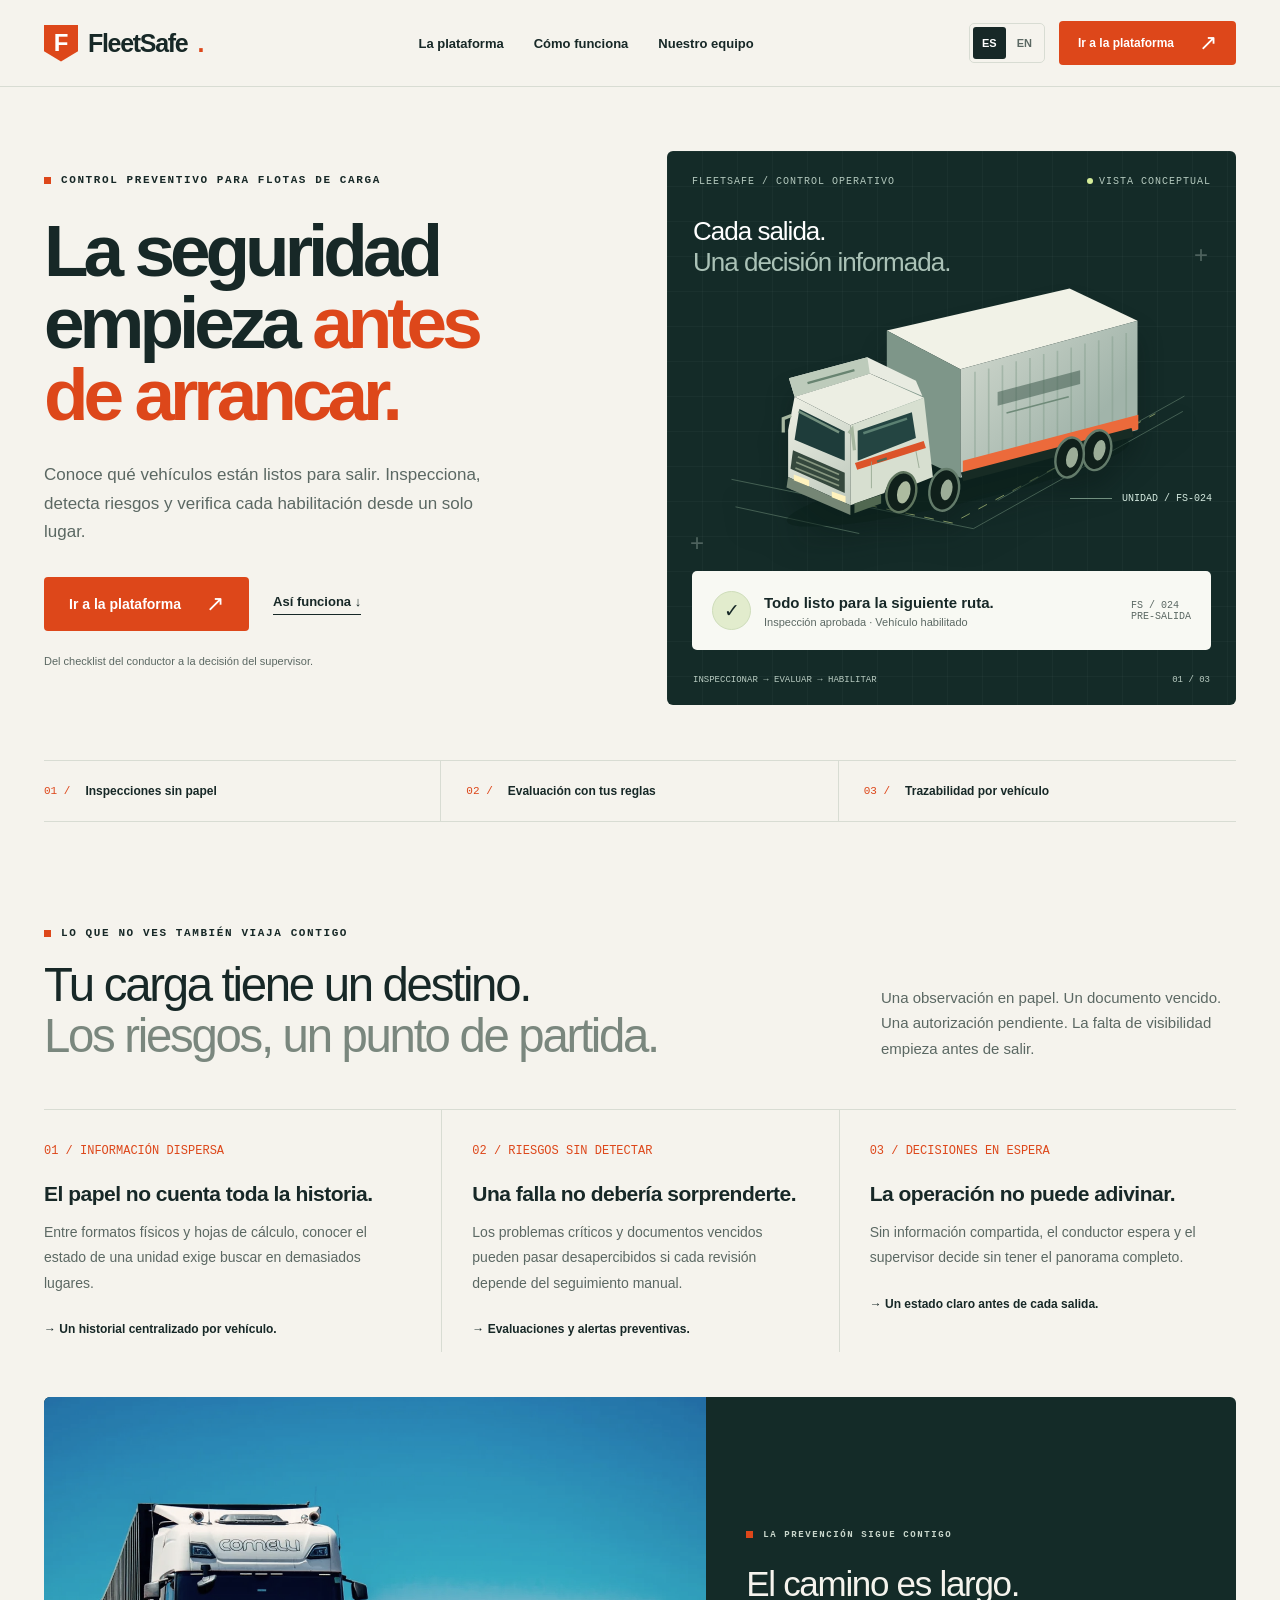
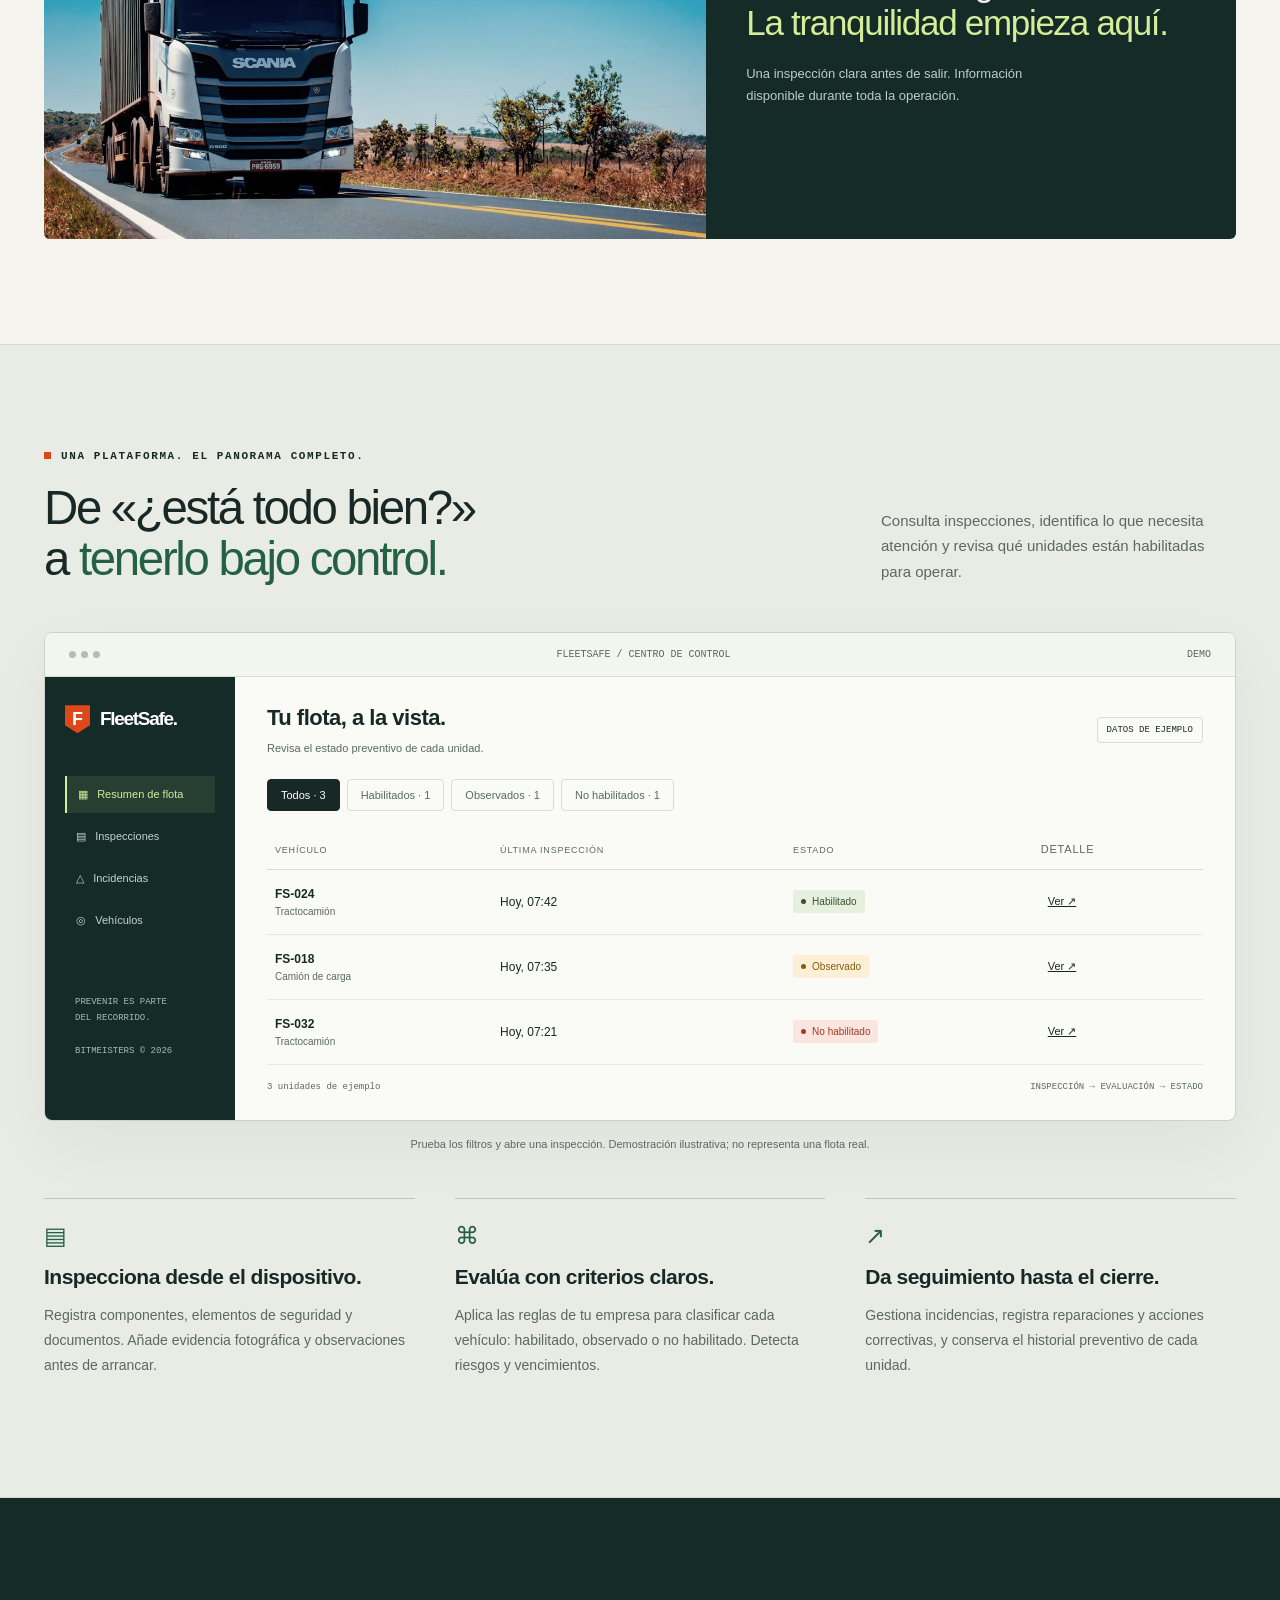
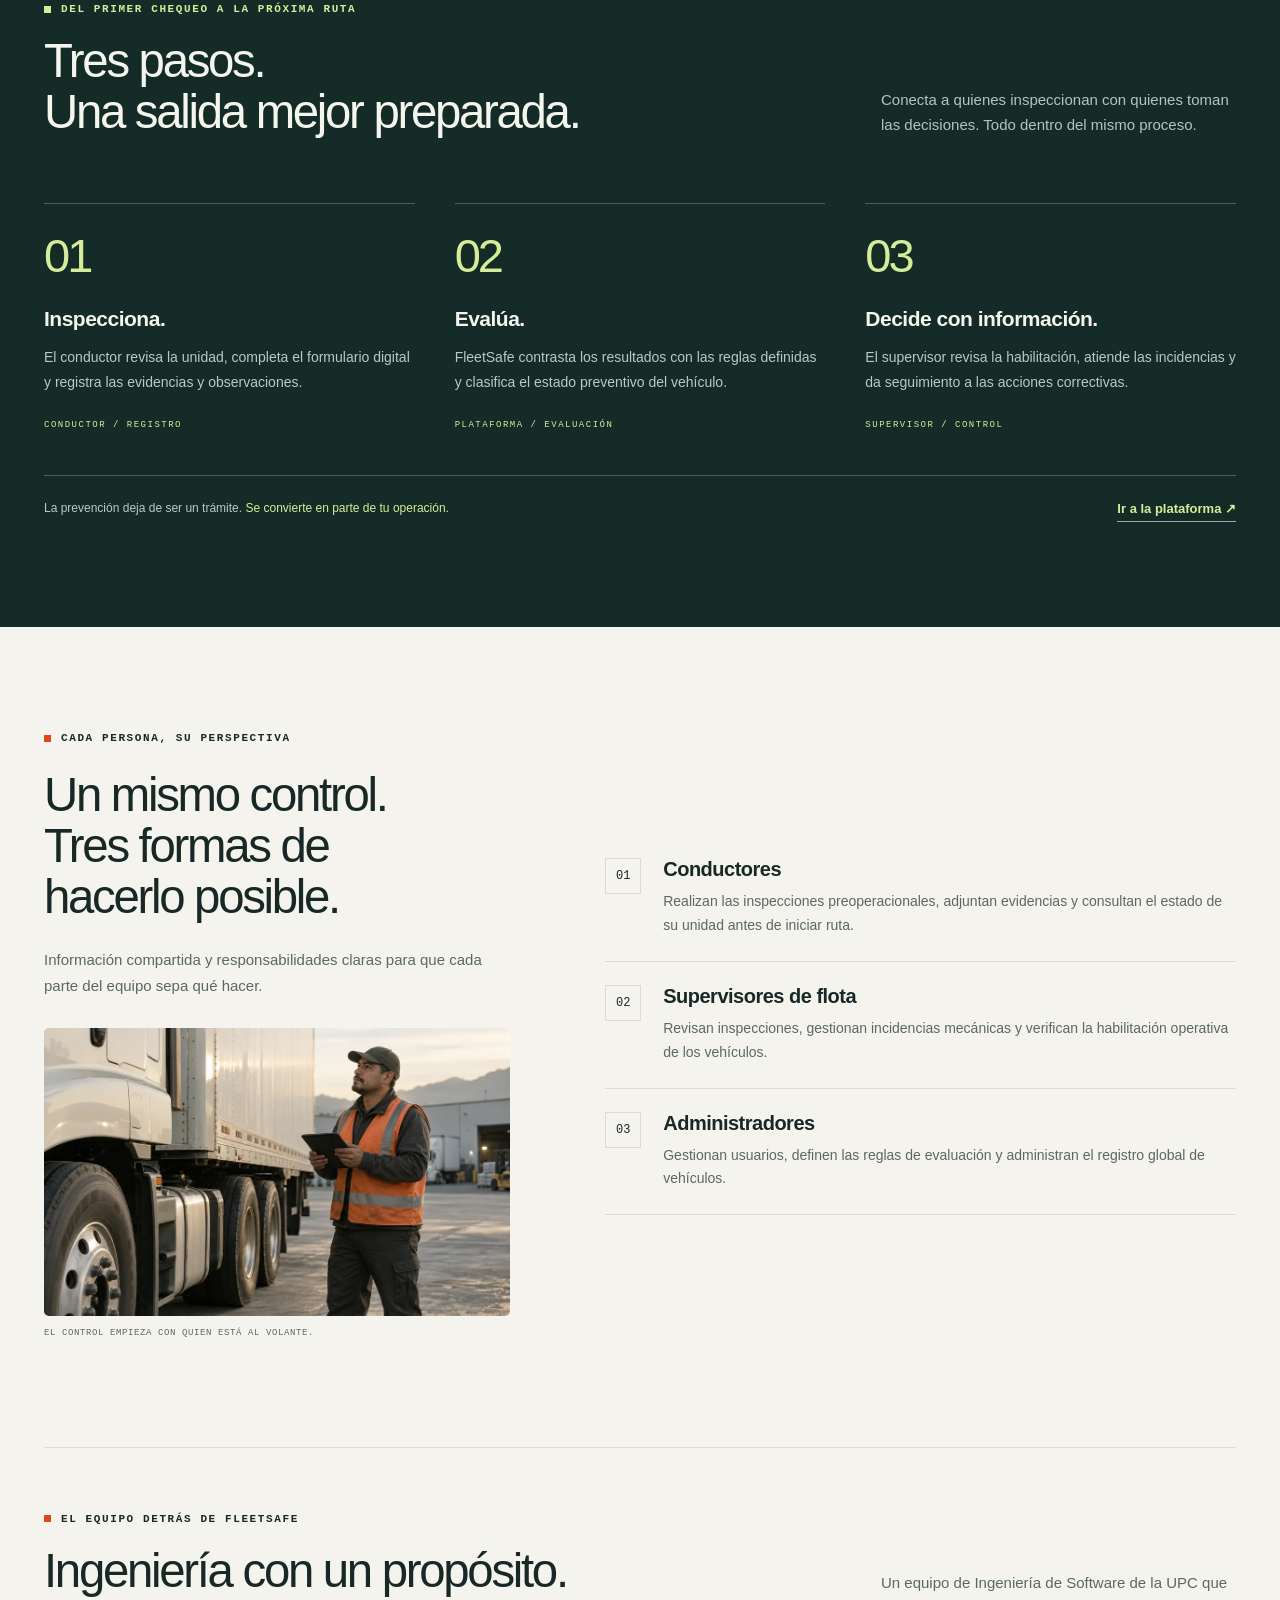
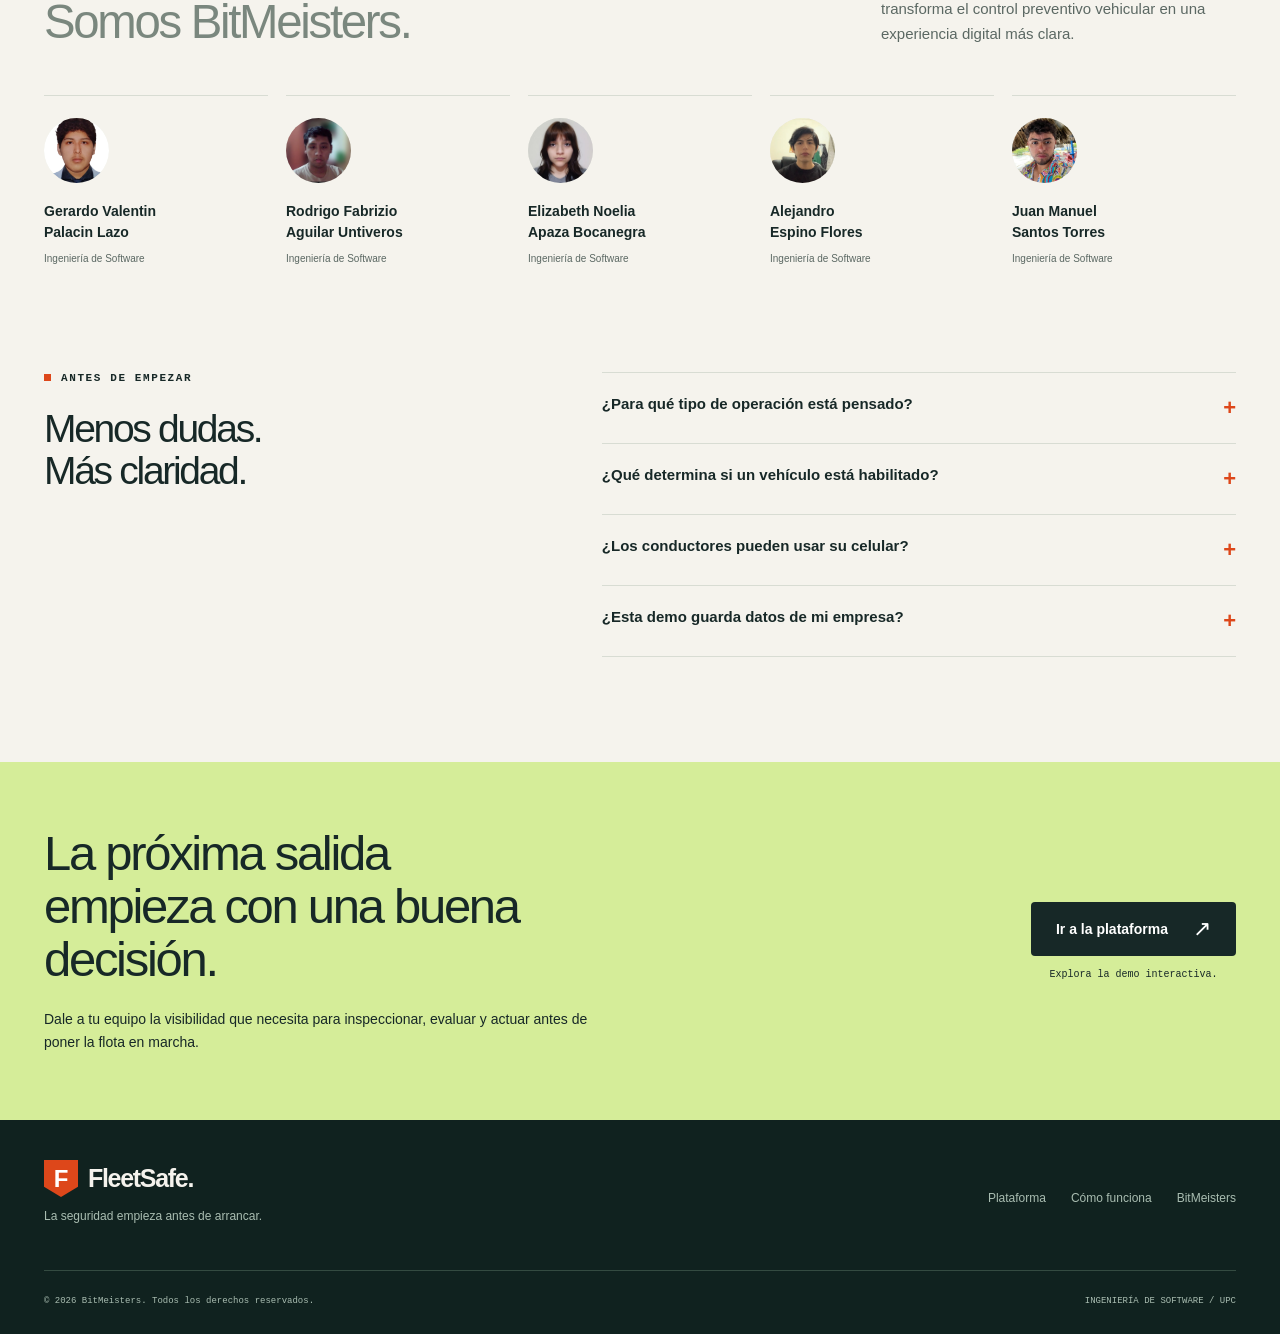
==== commit df908746: "feat: show the photos of Elizabeth and Alejandro in the team section" ====
--- a/index.html
+++ b/index.html
@@ -1,4 +1,4 @@
-<!doctype html> 
+<!doctype html>
 <html lang="es">
   <head>
     <meta charset="utf-8" />
@@ -714,12 +714,26 @@
               <p>Ingeniería de Software</p>
             </article>
             <article class="person">
-              <div class="avatar" aria-hidden="true">EA</div>
+              <div class="avatar">
+                <span aria-hidden="true">EA</span
+                ><img
+                  src="./assets/images/team/elizabeth-apaza.jpg"
+                  alt="Elizabeth Noelia Apaza Bocanegra"
+                  loading="lazy"
+                />
+              </div>
               <h3>Elizabeth Noelia<br />Apaza Bocanegra</h3>
               <p>Ingeniería de Software</p>
             </article>
             <article class="person">
-              <div class="avatar" aria-hidden="true">AE</div>
+              <div class="avatar">
+                <span aria-hidden="true">AE</span
+                ><img
+                  src="./assets/images/team/alejandro-espino.png"
+                  alt="Alejandro Espino Flores"
+                  loading="lazy"
+                />
+              </div>
               <h3>Alejandro<br />Espino Flores</h3>
               <p>Ingeniería de Software</p>
             </article>
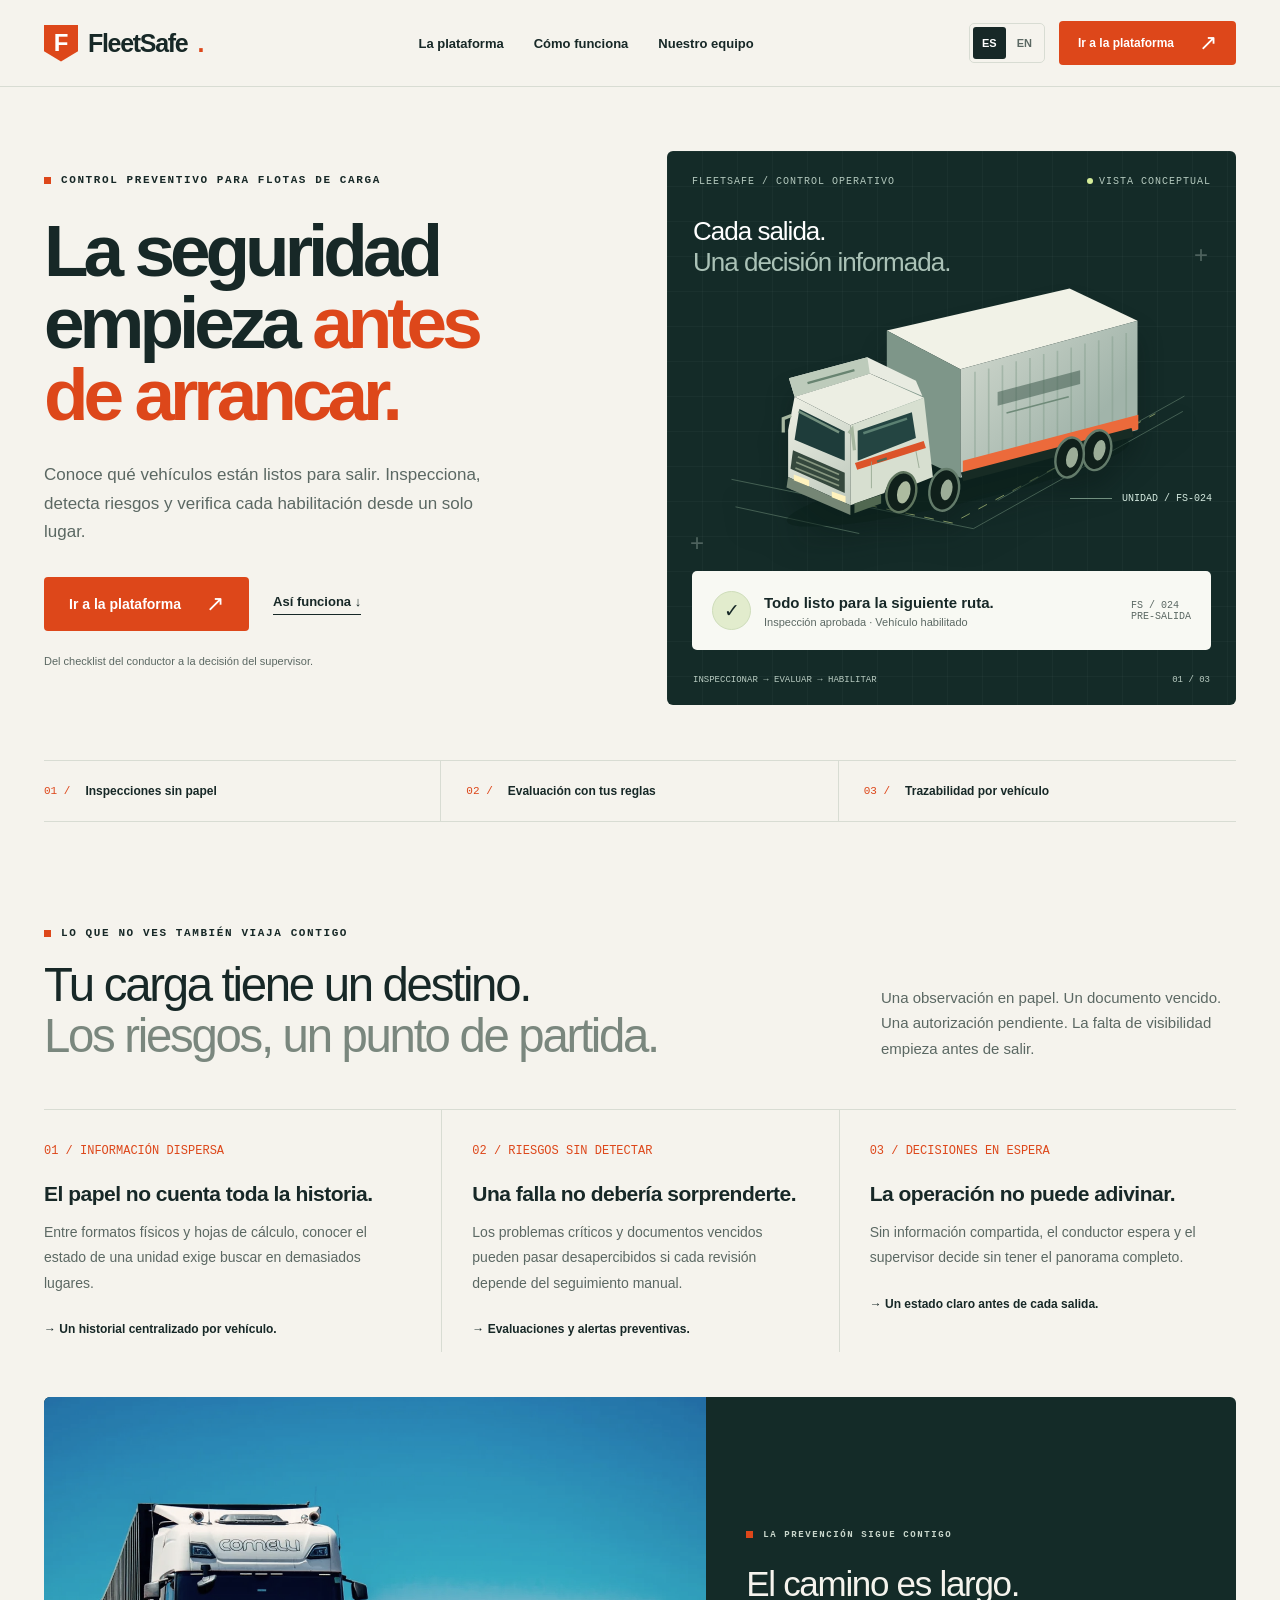
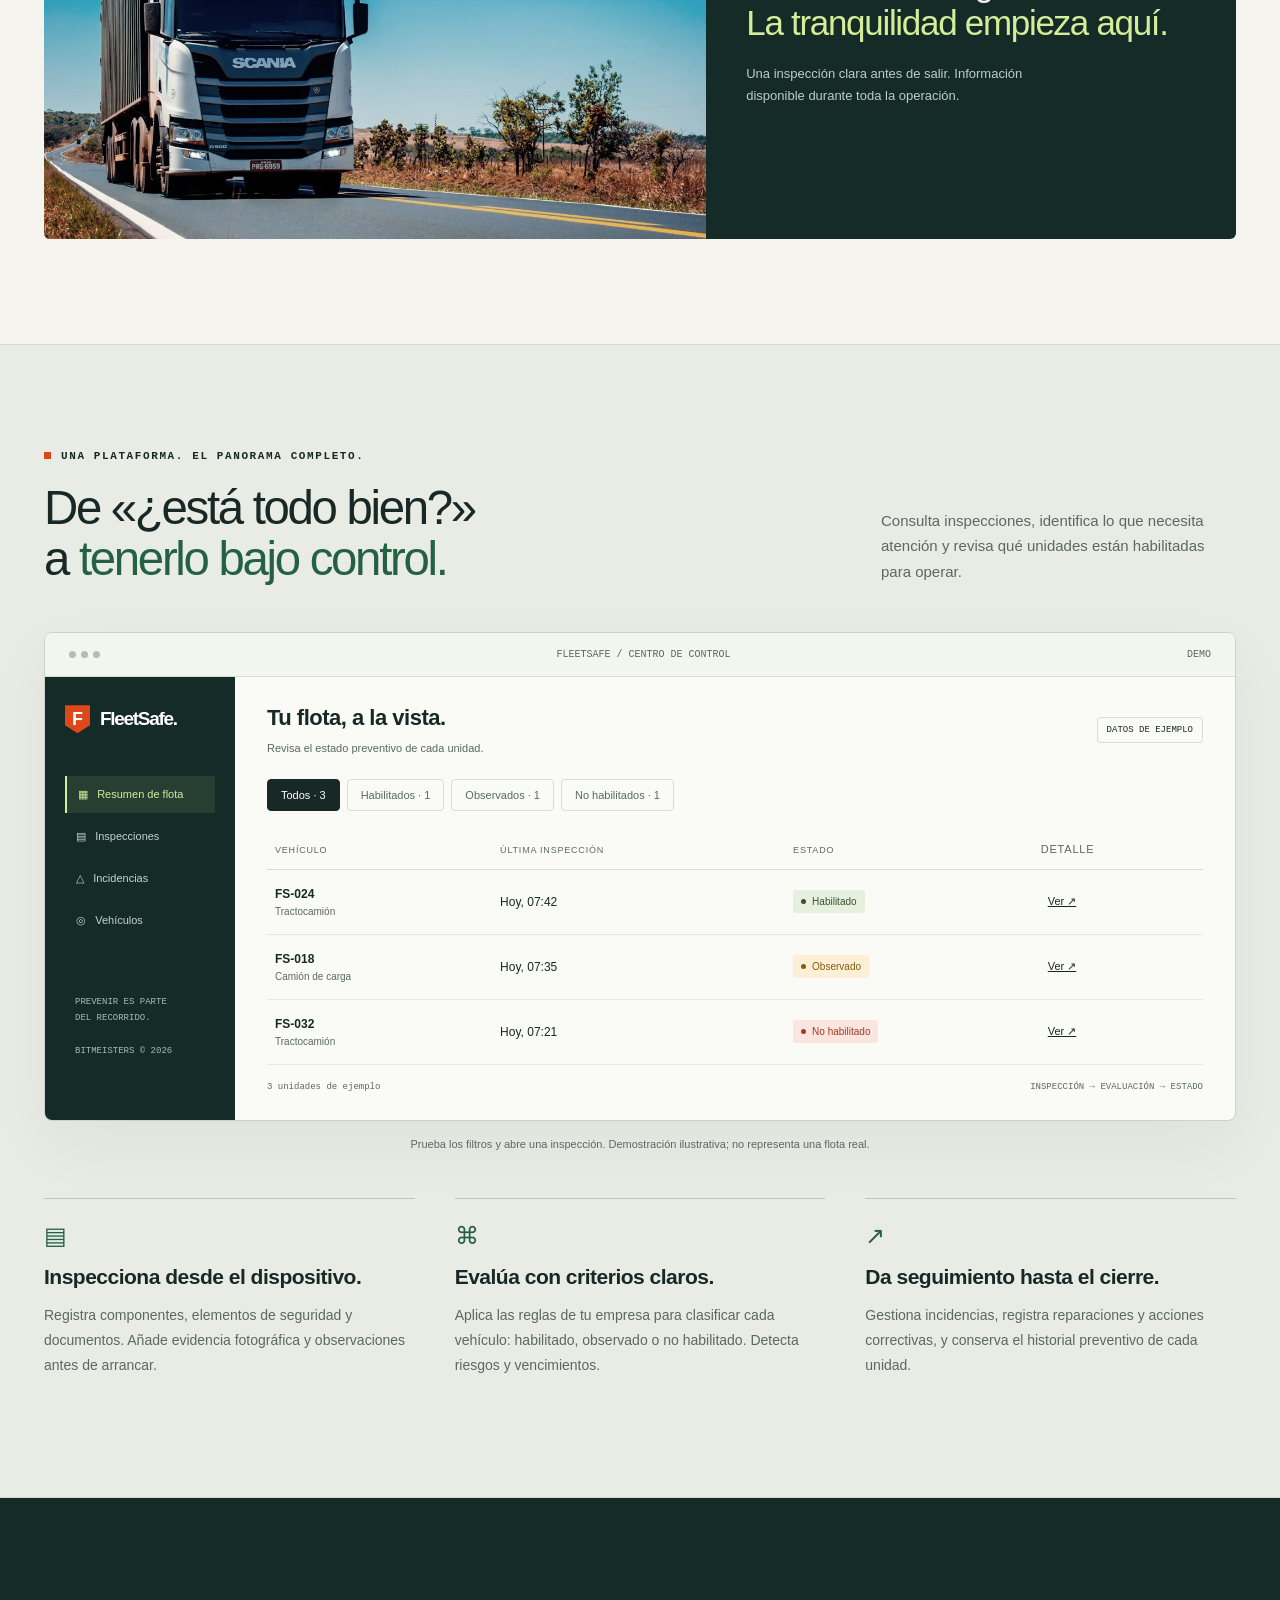
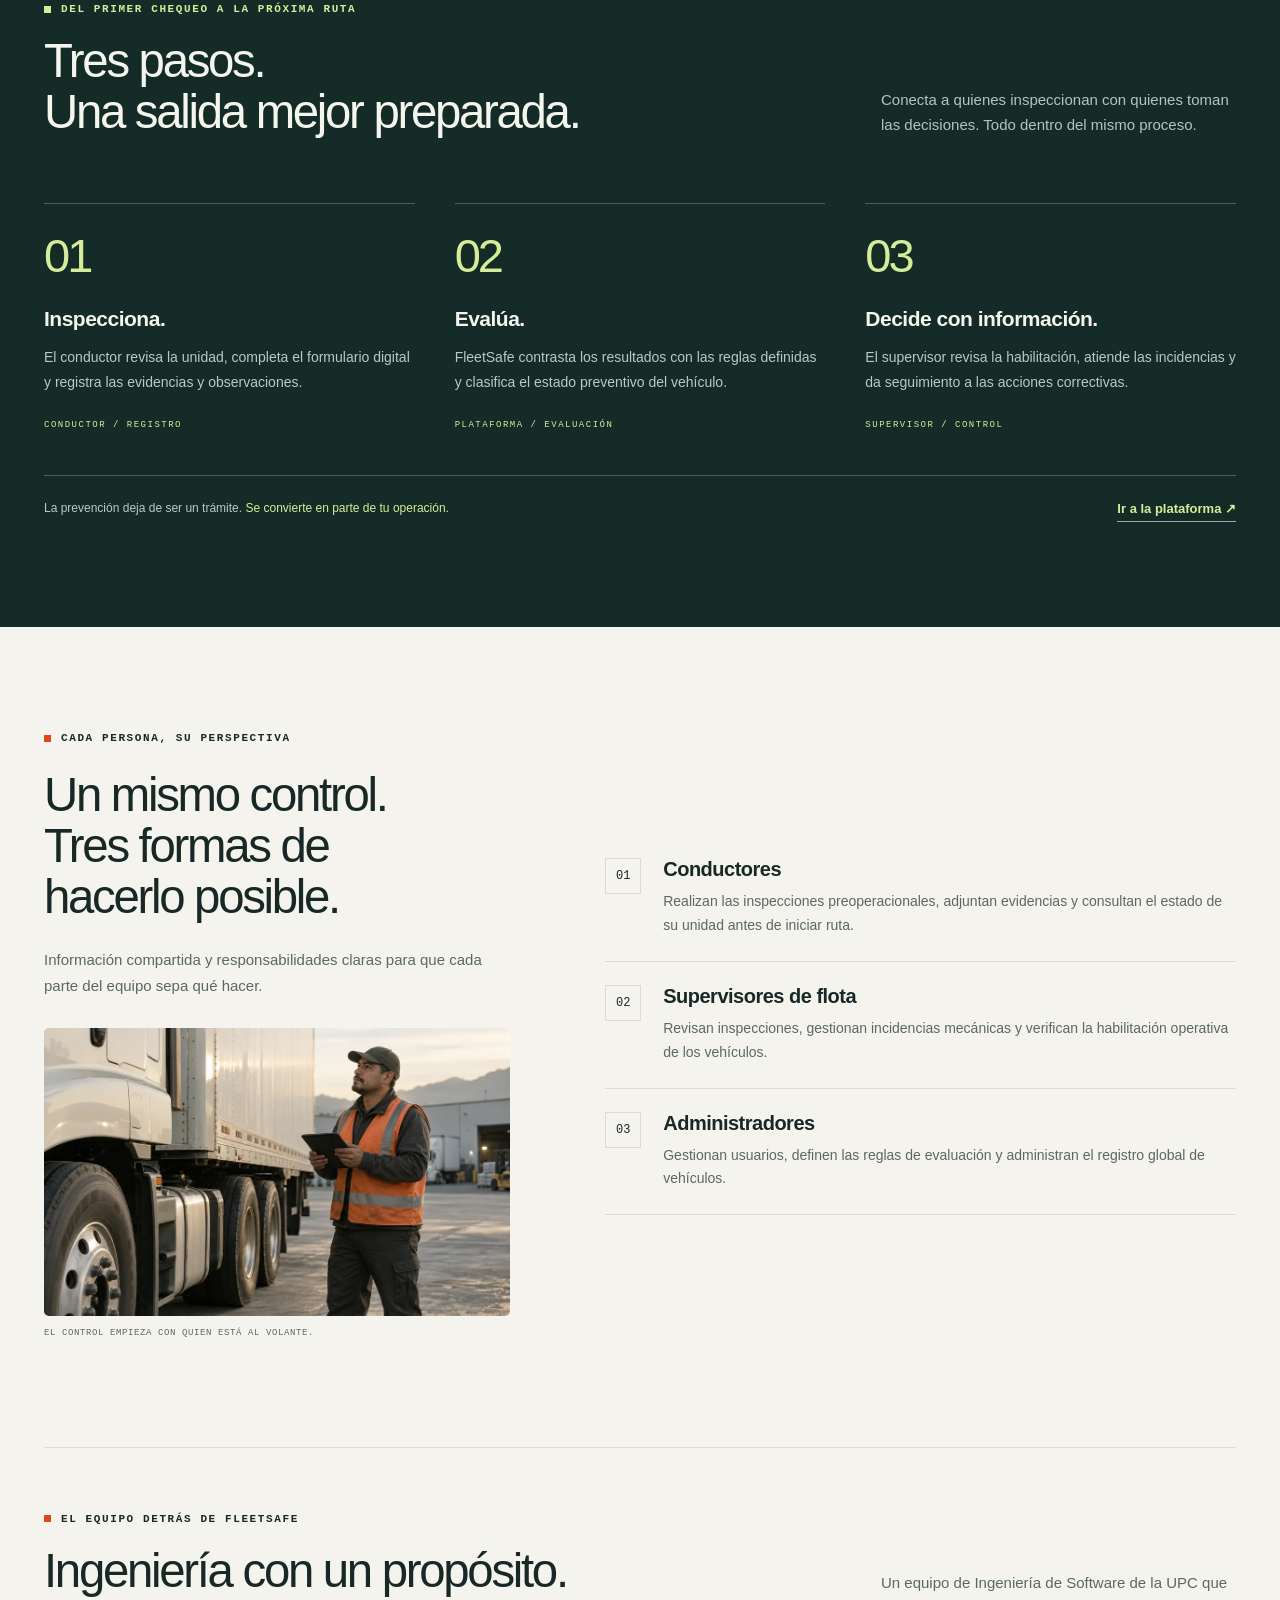
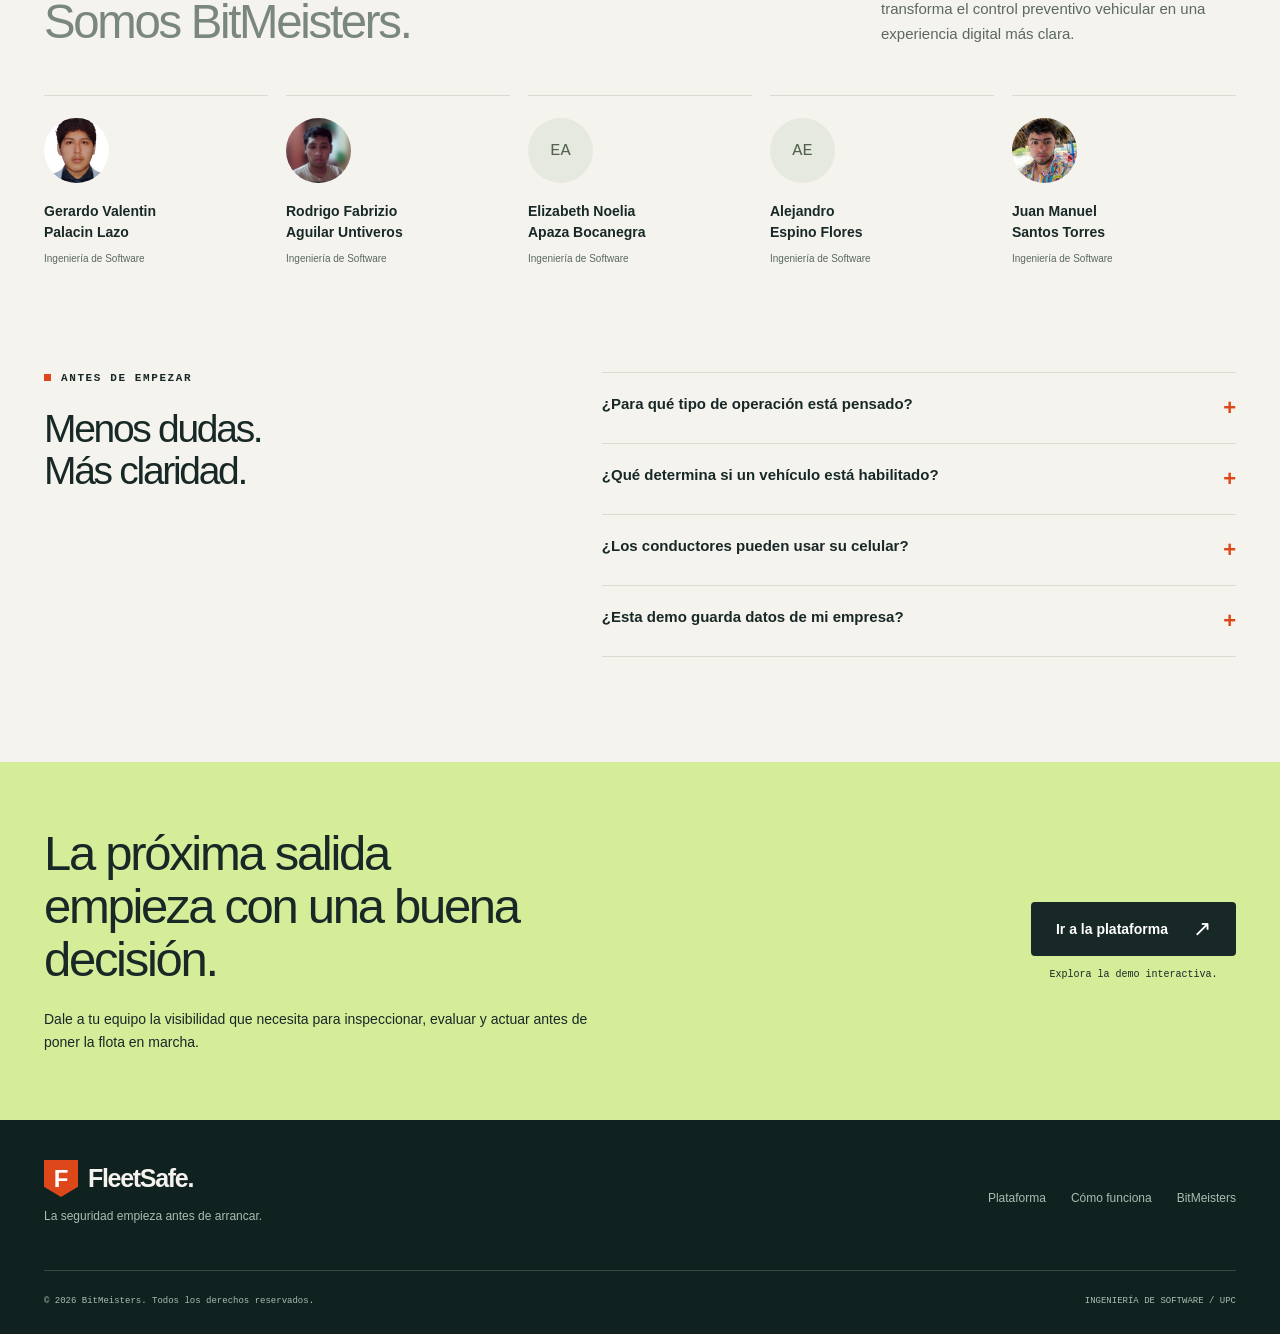
==== commit 1cc23185: "Merge pull request #10 from 1ASI0729-2620-16692-BitMeisters/main chore(release): merge version 1.0.3" ====
--- a/index.html
+++ b/index.html
@@ -1,4 +1,4 @@
-<!doctype html>
+<!doctype html> 
 <html lang="es">
   <head>
     <meta charset="utf-8" />
@@ -714,26 +714,12 @@
               <p>Ingeniería de Software</p>
             </article>
             <article class="person">
-              <div class="avatar">
-                <span aria-hidden="true">EA</span
-                ><img
-                  src="./assets/images/team/elizabeth-apaza.jpg"
-                  alt="Elizabeth Noelia Apaza Bocanegra"
-                  loading="lazy"
-                />
-              </div>
+              <div class="avatar" aria-hidden="true">EA</div>
               <h3>Elizabeth Noelia<br />Apaza Bocanegra</h3>
               <p>Ingeniería de Software</p>
             </article>
             <article class="person">
-              <div class="avatar">
-                <span aria-hidden="true">AE</span
-                ><img
-                  src="./assets/images/team/alejandro-espino.png"
-                  alt="Alejandro Espino Flores"
-                  loading="lazy"
-                />
-              </div>
+              <div class="avatar" aria-hidden="true">AE</div>
               <h3>Alejandro<br />Espino Flores</h3>
               <p>Ingeniería de Software</p>
             </article>
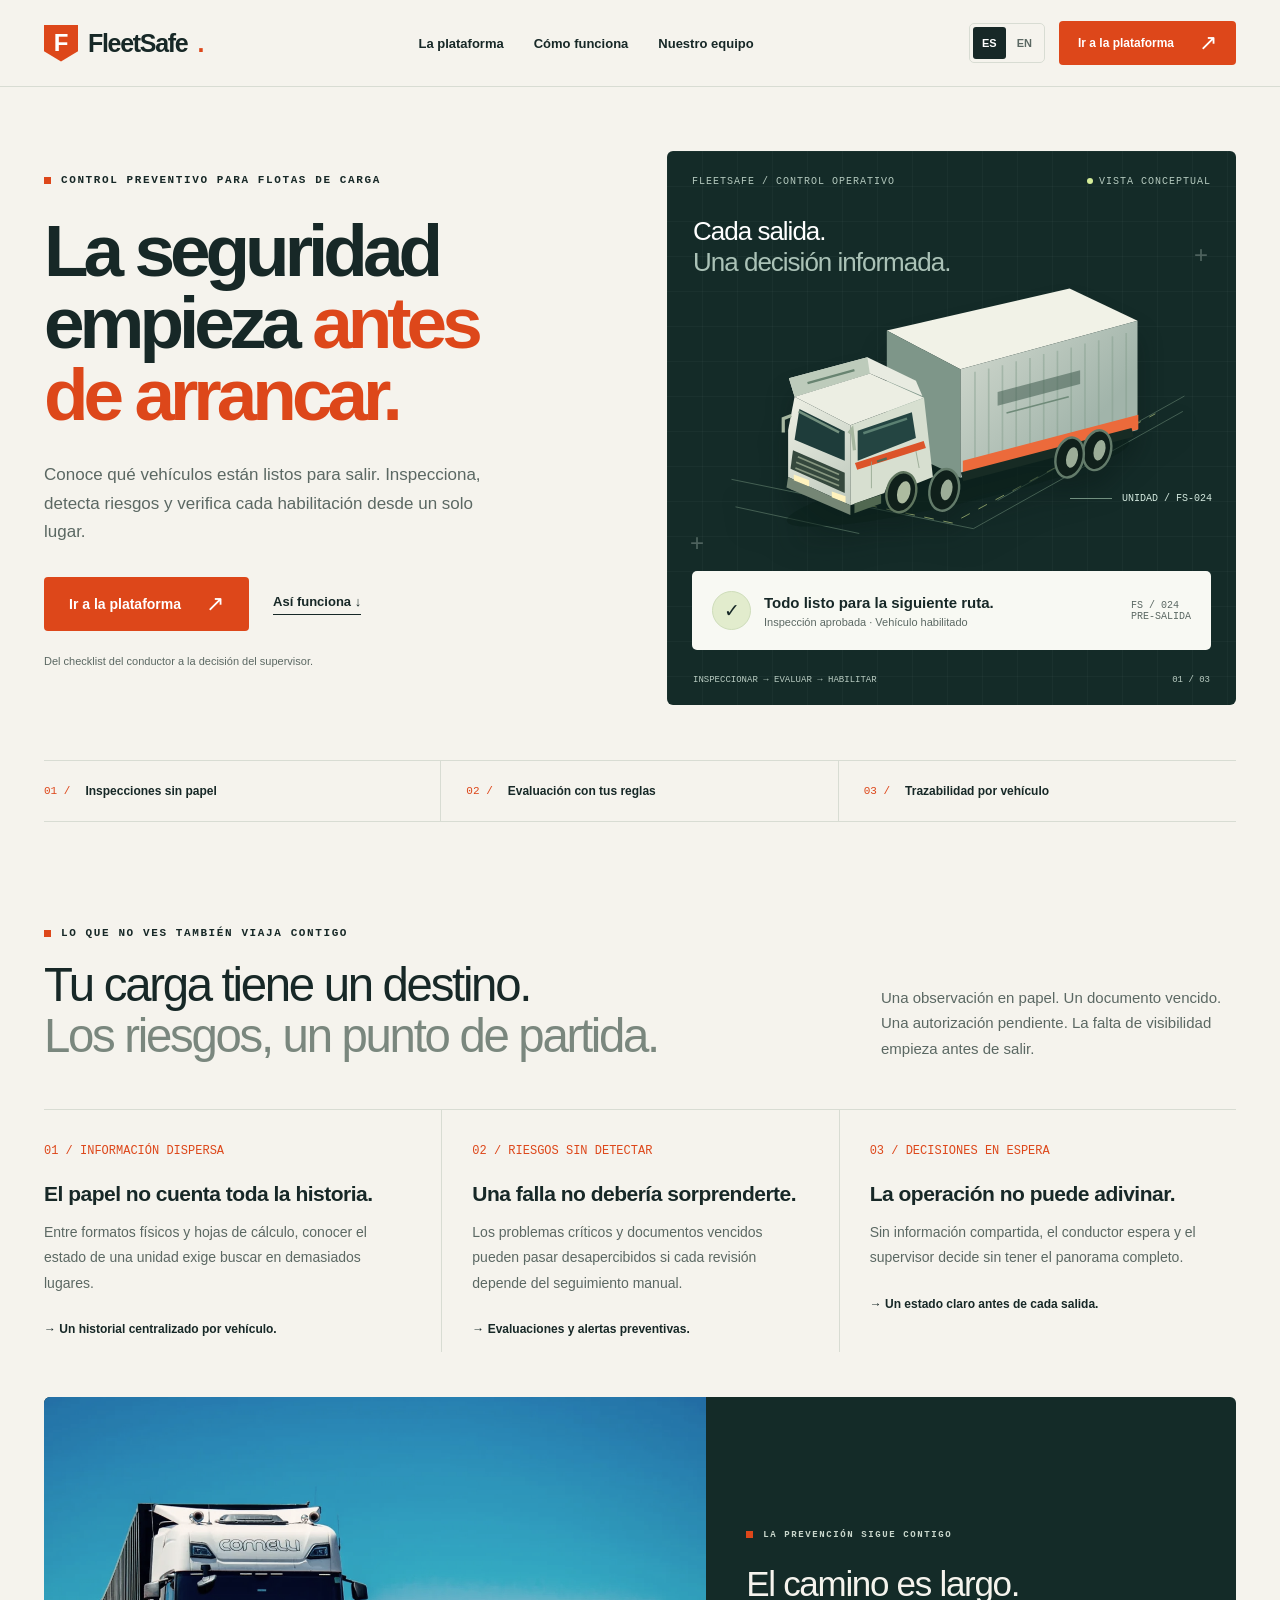
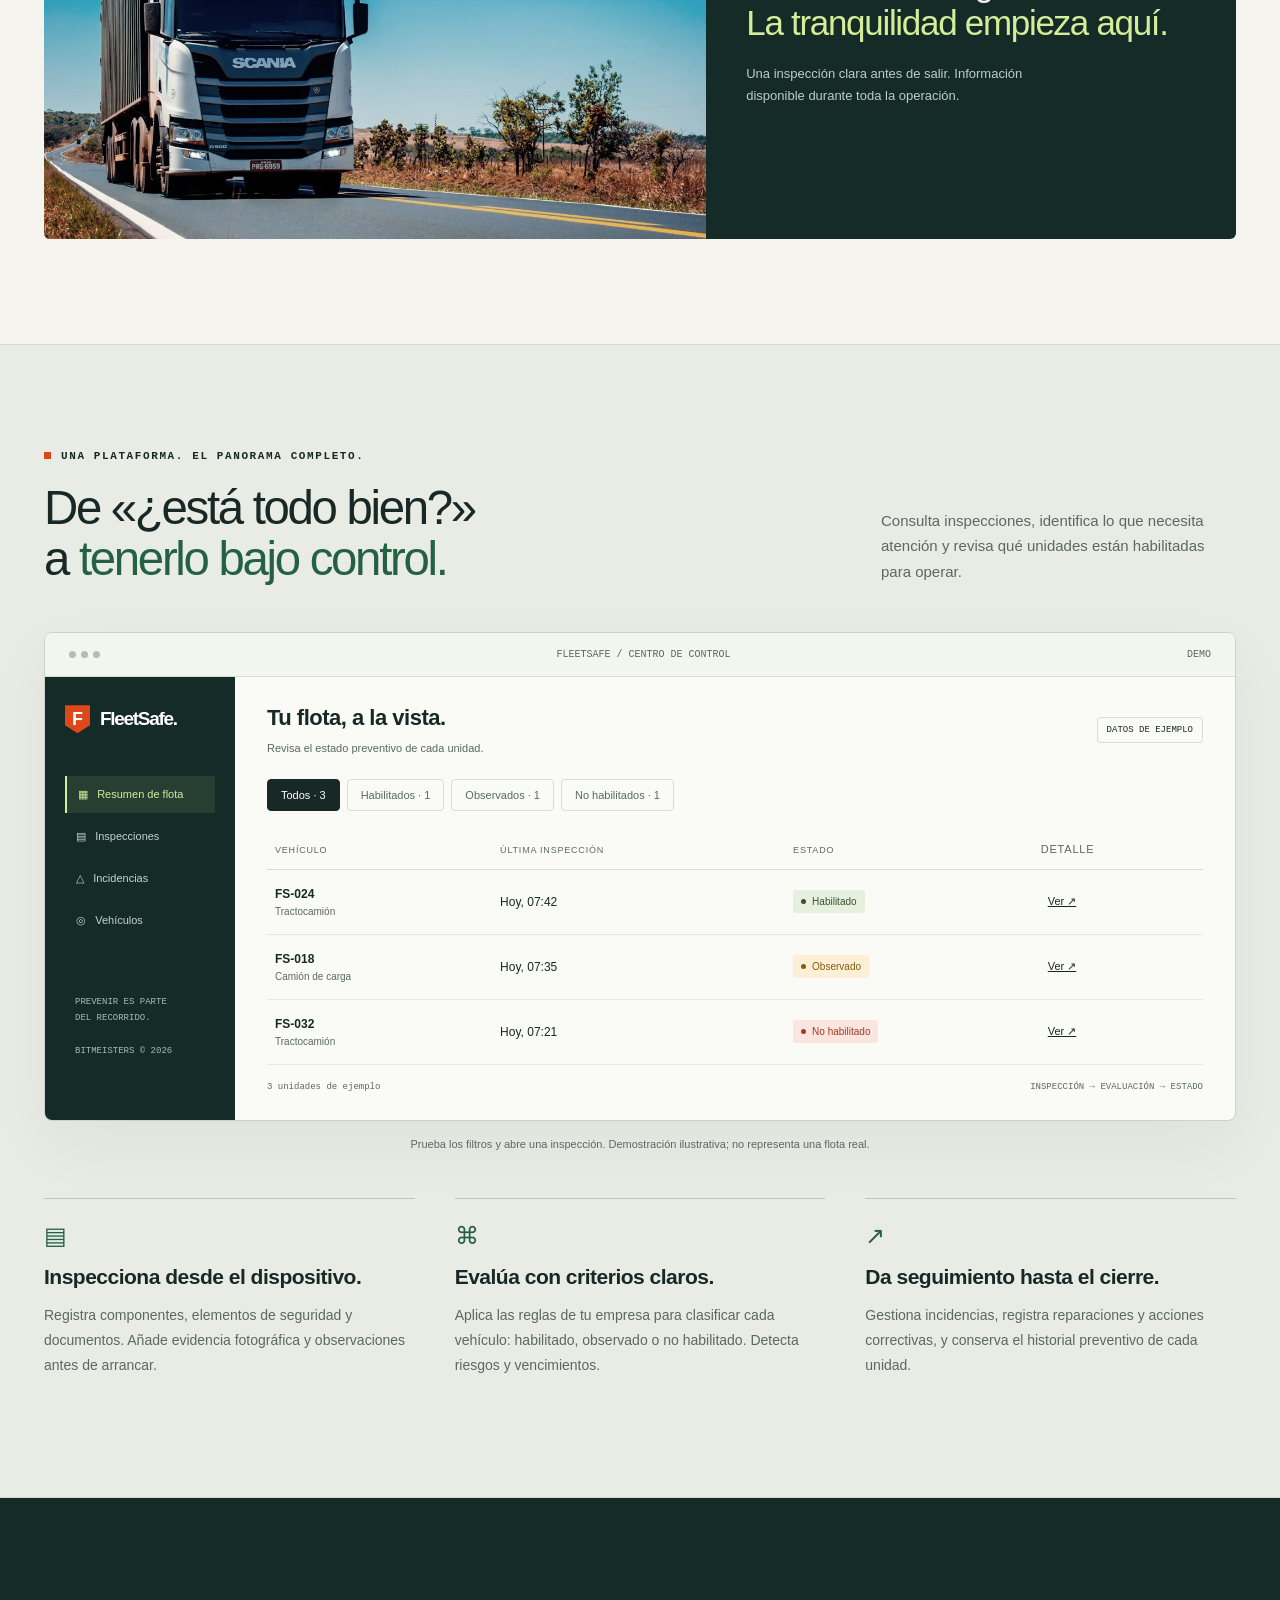
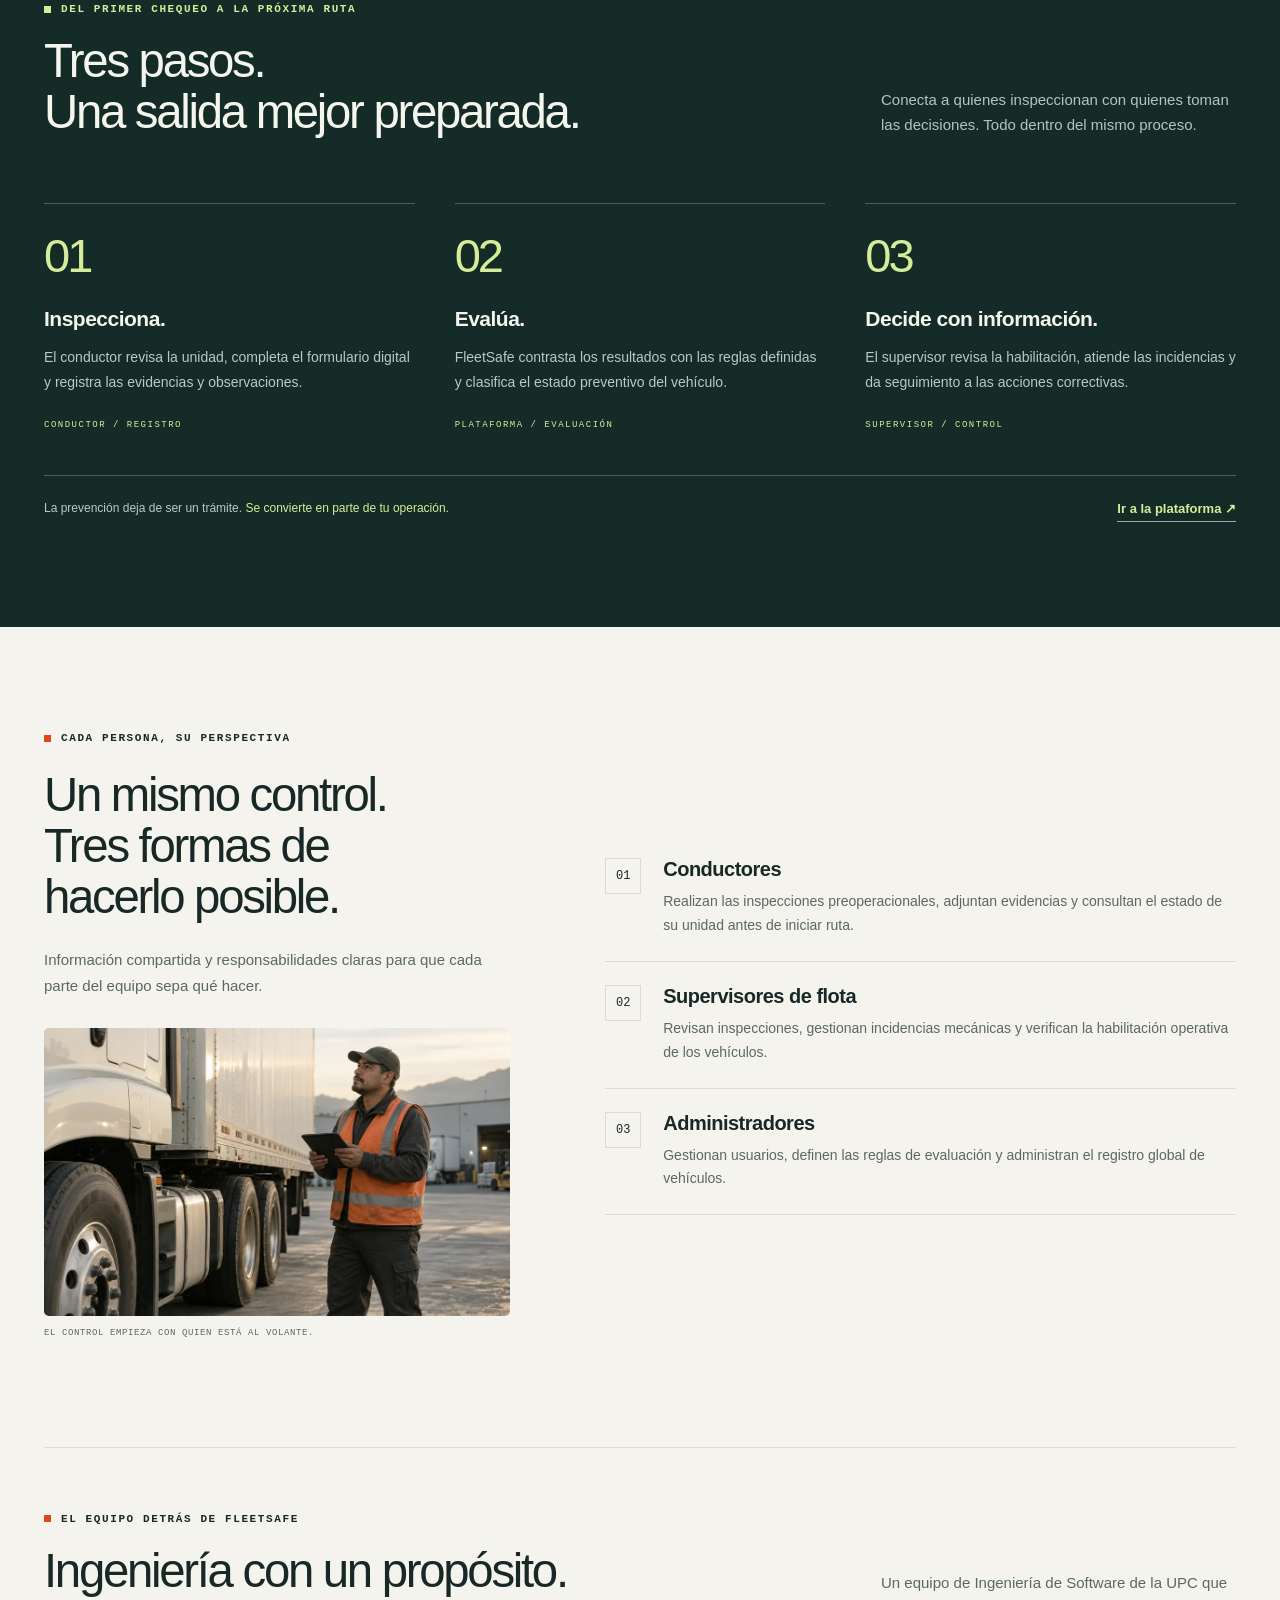
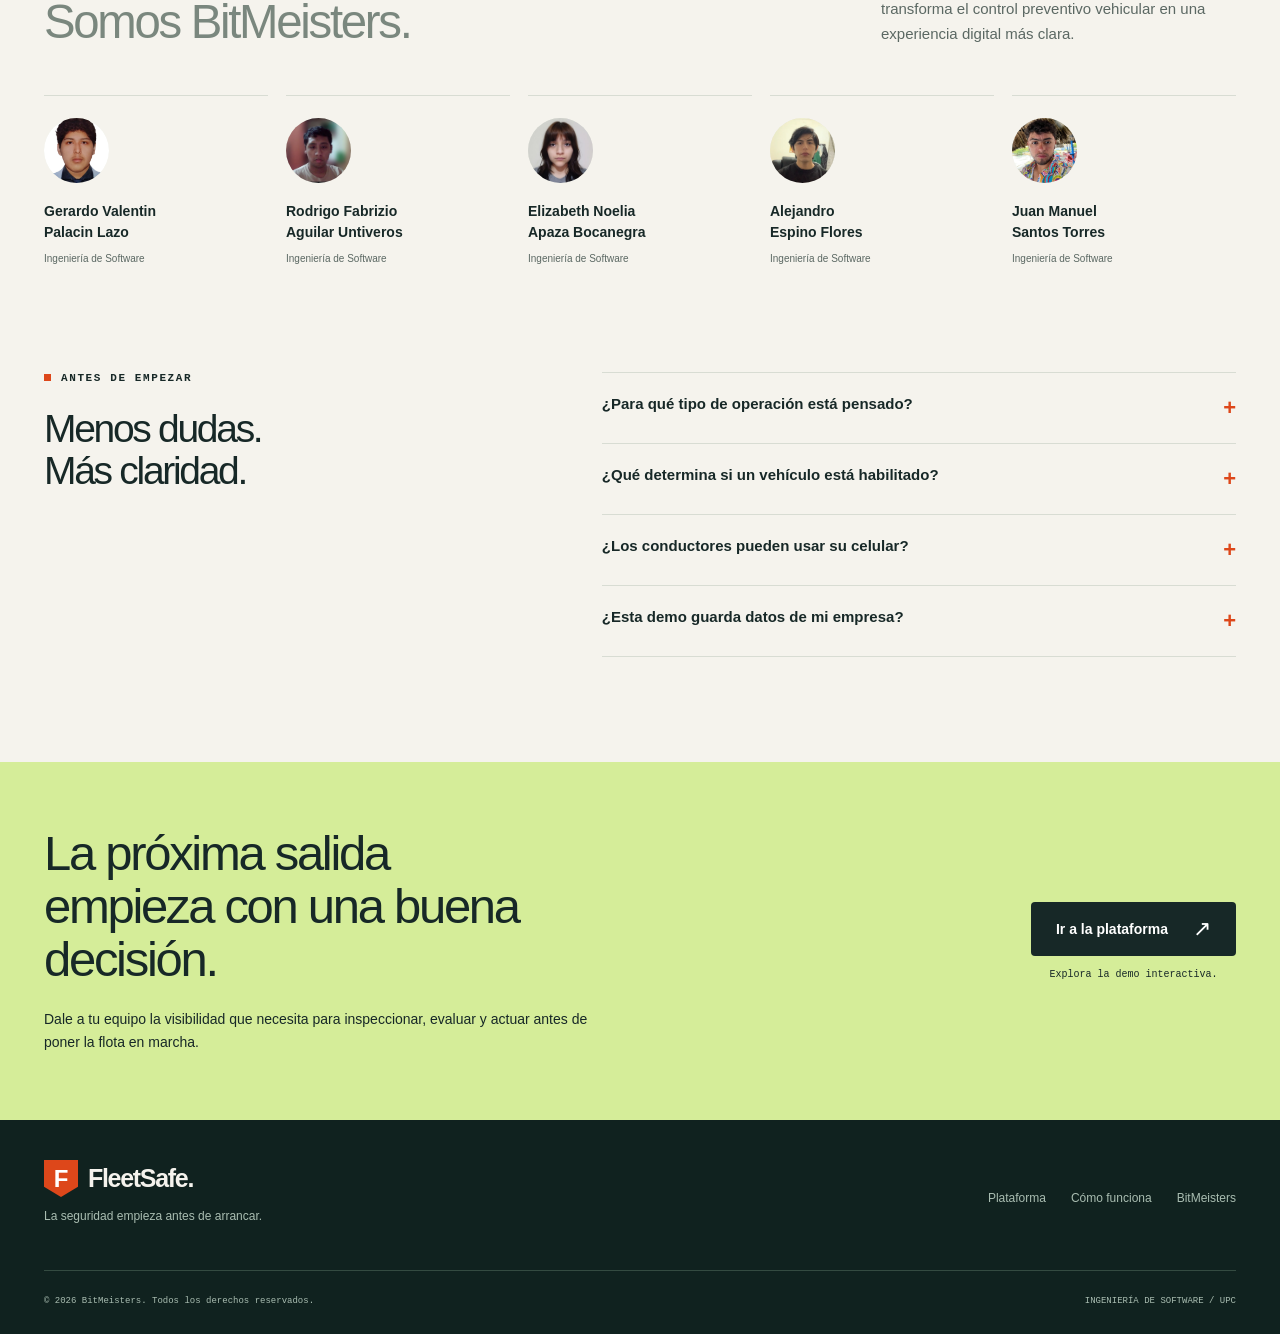
==== commit 41e225d0: "Merge pull request #11 from 1ASI0729-2620-16692-BitMeisters/feature/team-photos feat: show the photo" ====
--- a/index.html
+++ b/index.html
@@ -714,12 +714,26 @@
               <p>Ingeniería de Software</p>
             </article>
             <article class="person">
-              <div class="avatar" aria-hidden="true">EA</div>
+              <div class="avatar">
+                <span aria-hidden="true">EA</span
+                ><img
+                  src="./assets/images/team/elizabeth-apaza.jpg"
+                  alt="Elizabeth Noelia Apaza Bocanegra"
+                  loading="lazy"
+                />
+              </div>
               <h3>Elizabeth Noelia<br />Apaza Bocanegra</h3>
               <p>Ingeniería de Software</p>
             </article>
             <article class="person">
-              <div class="avatar" aria-hidden="true">AE</div>
+              <div class="avatar">
+                <span aria-hidden="true">AE</span
+                ><img
+                  src="./assets/images/team/alejandro-espino.png"
+                  alt="Alejandro Espino Flores"
+                  loading="lazy"
+                />
+              </div>
               <h3>Alejandro<br />Espino Flores</h3>
               <p>Ingeniería de Software</p>
             </article>
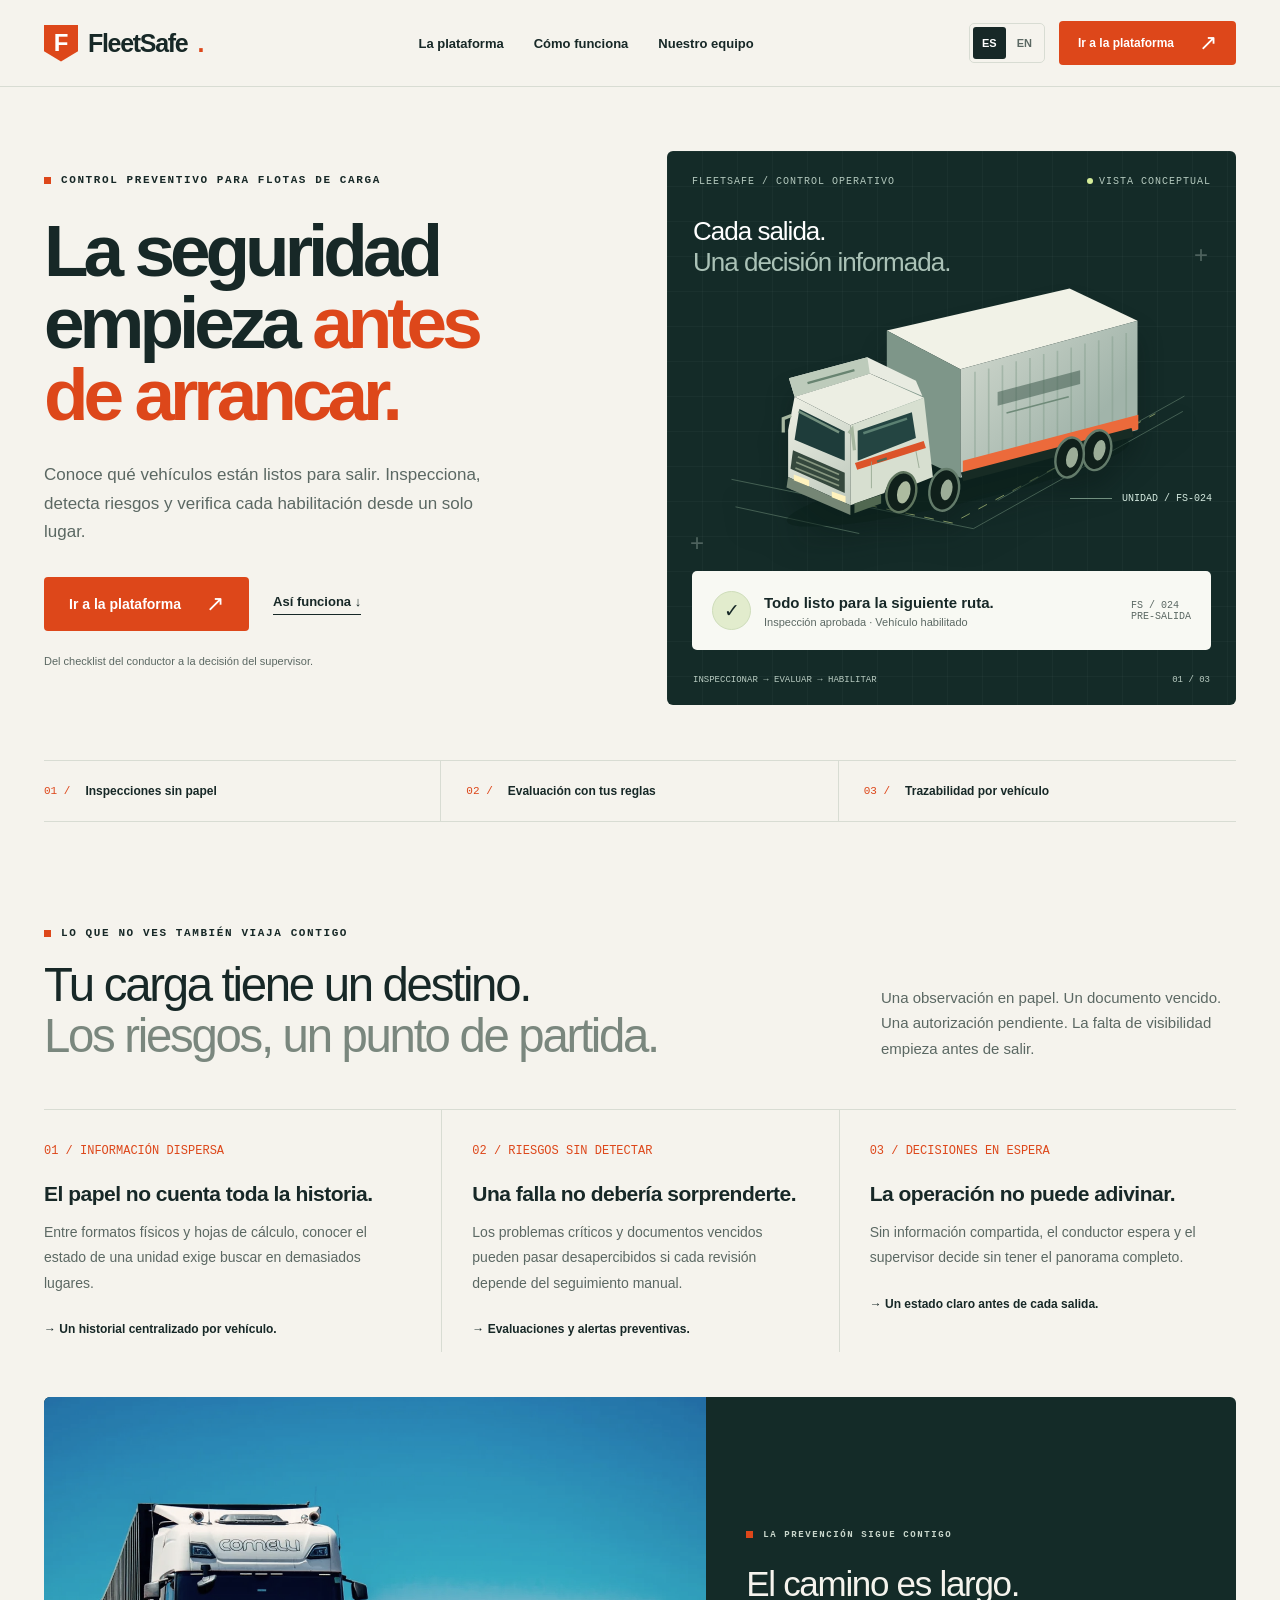
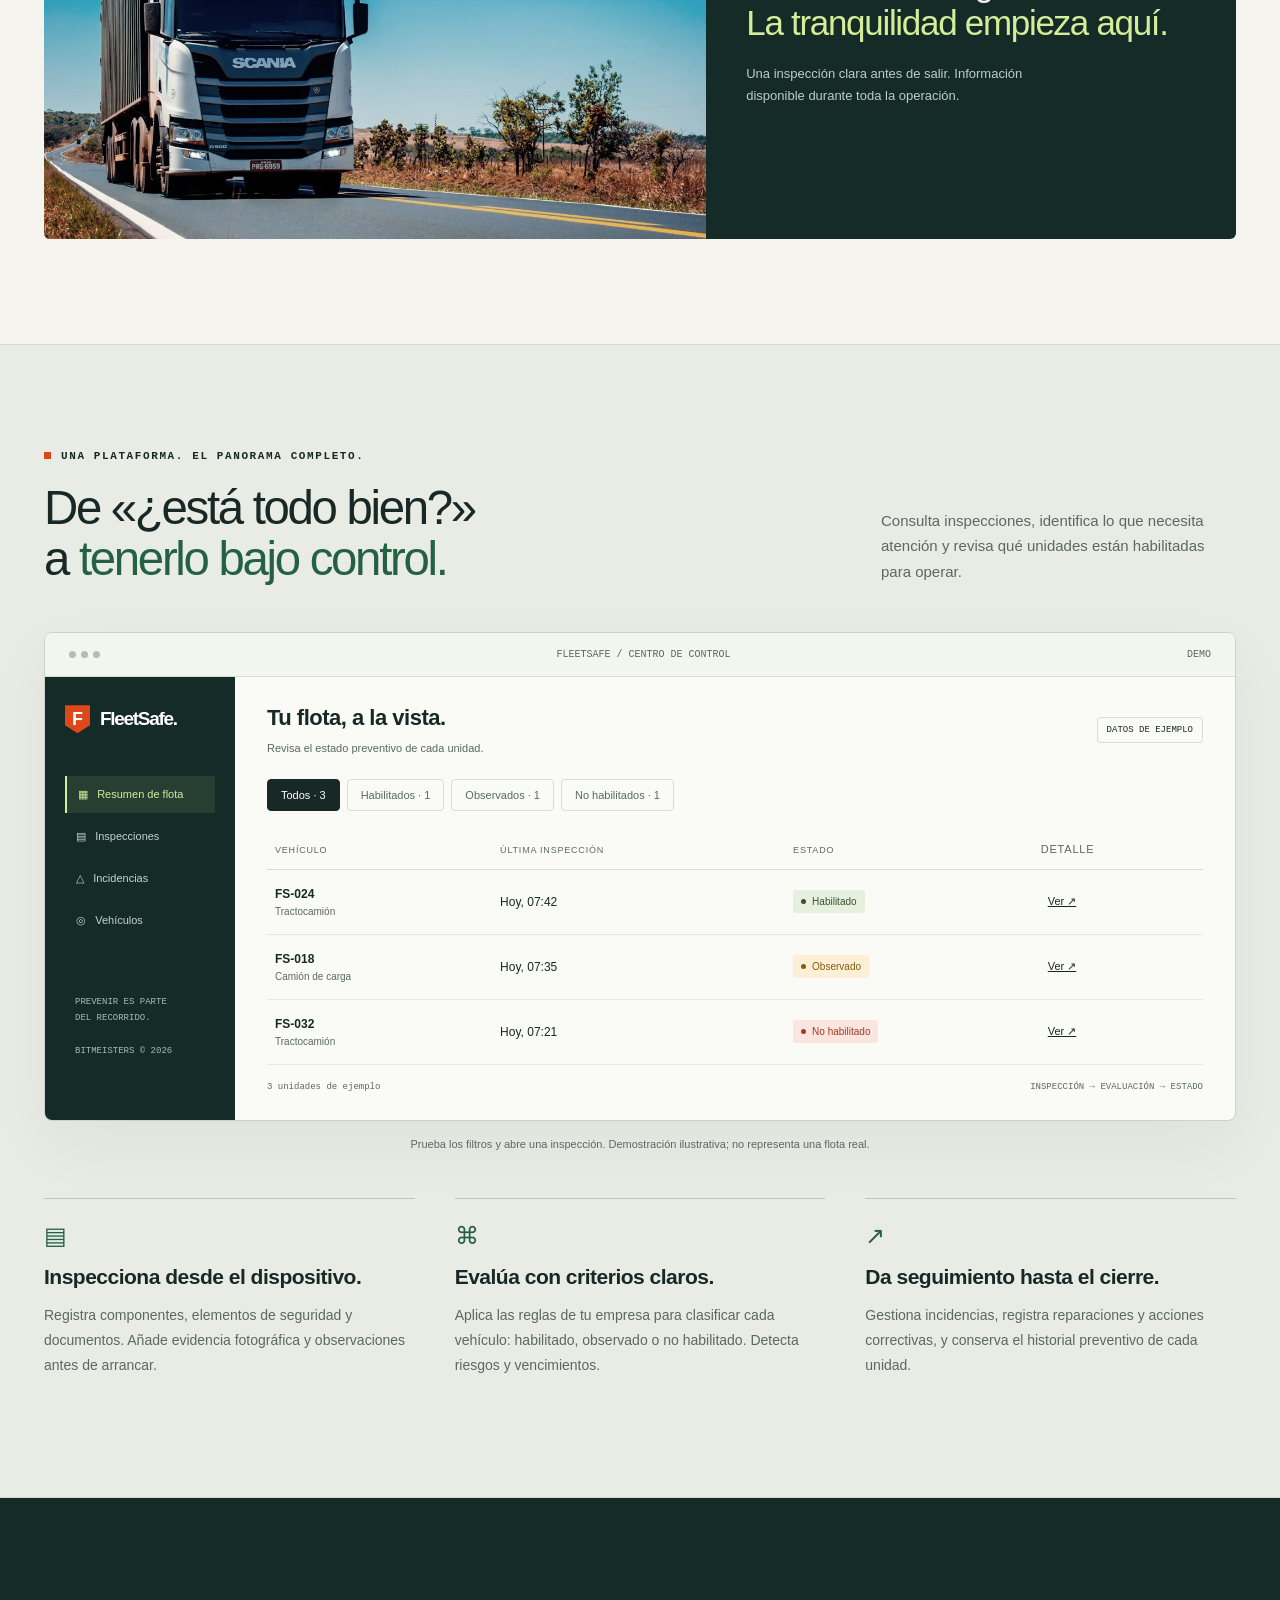
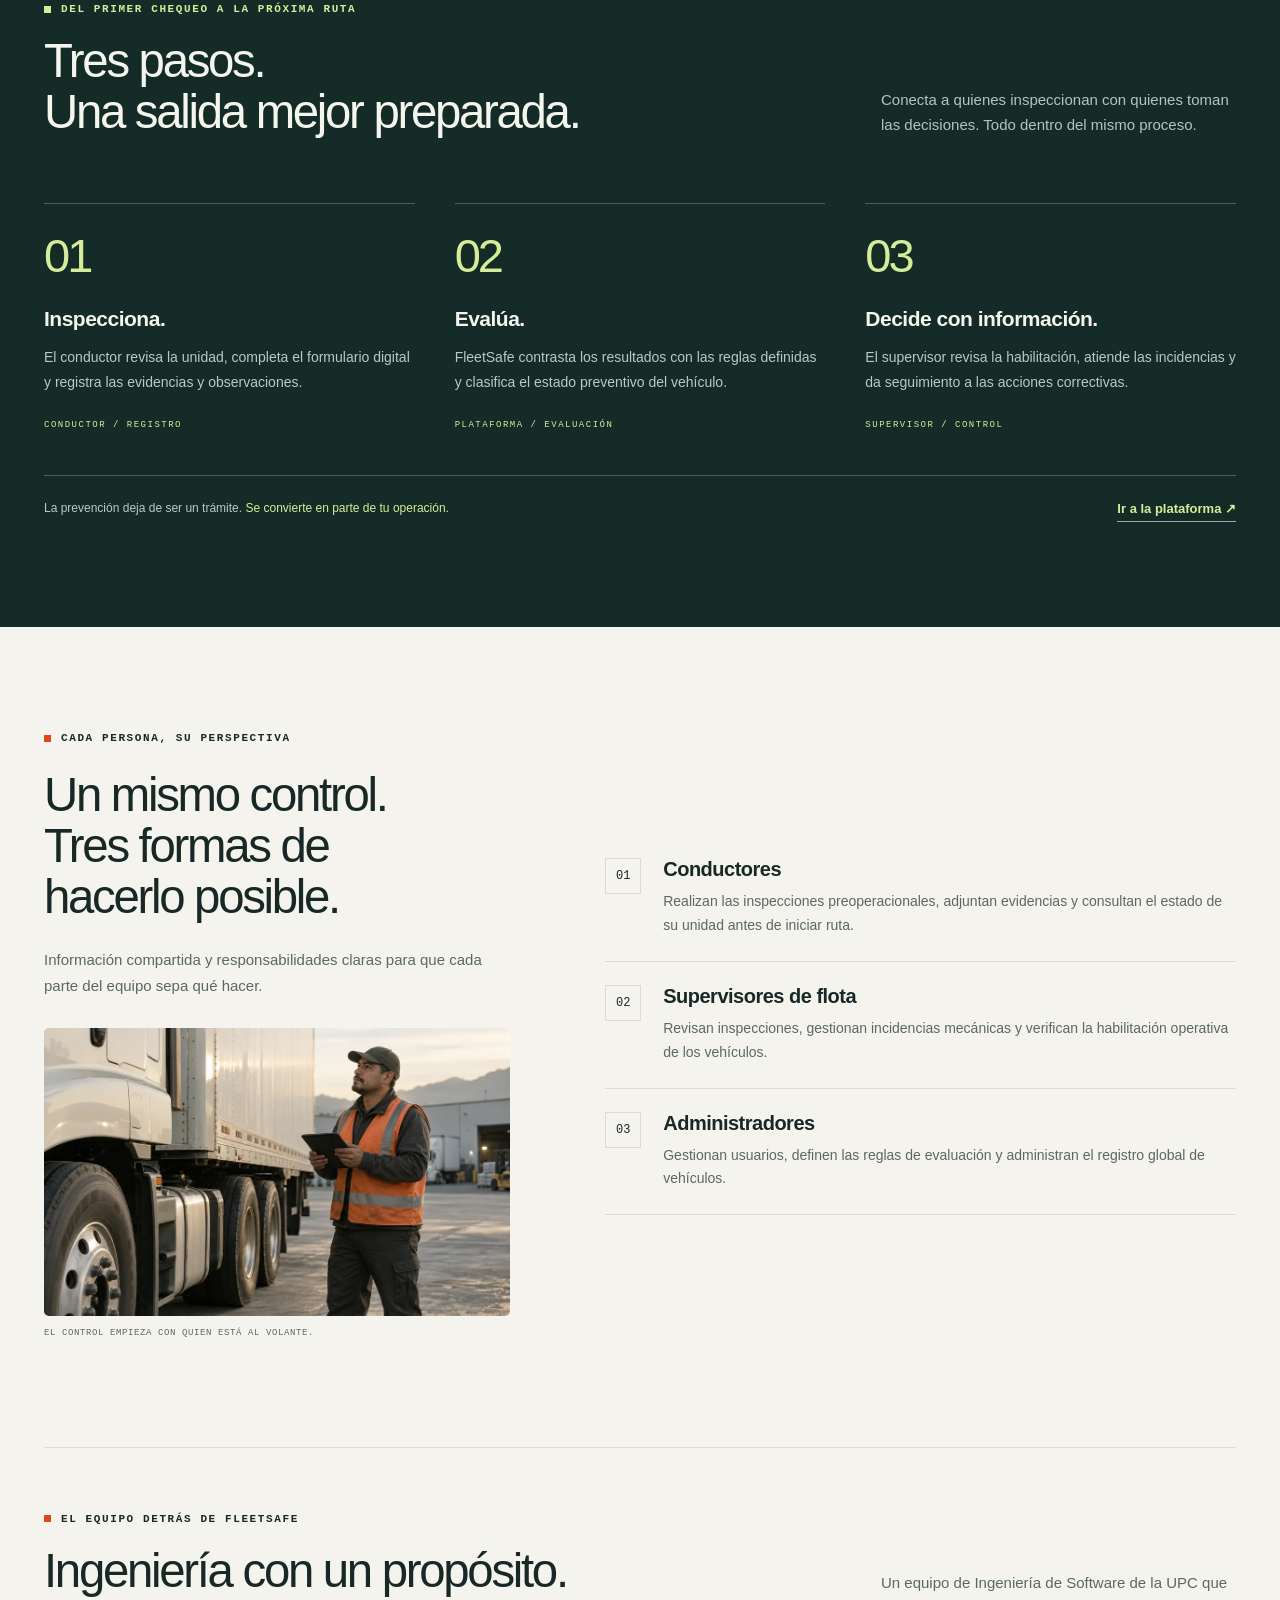
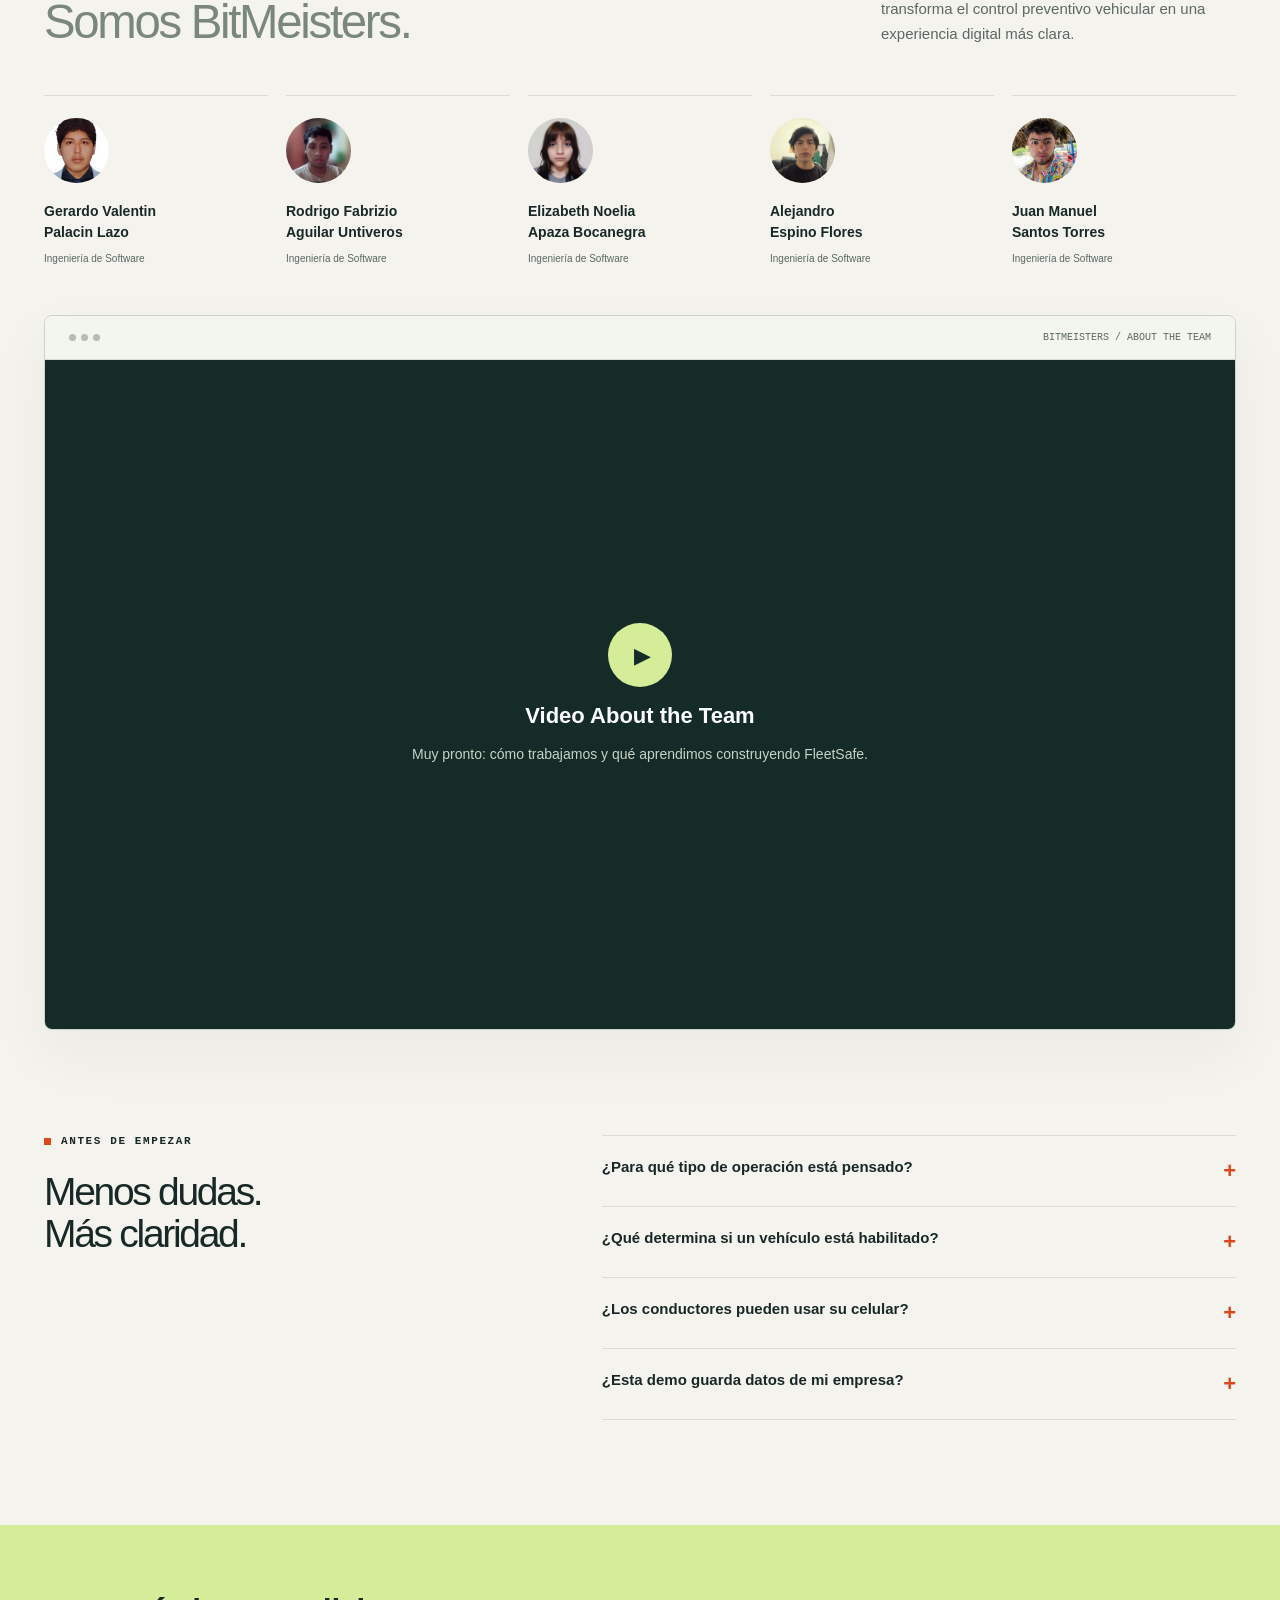
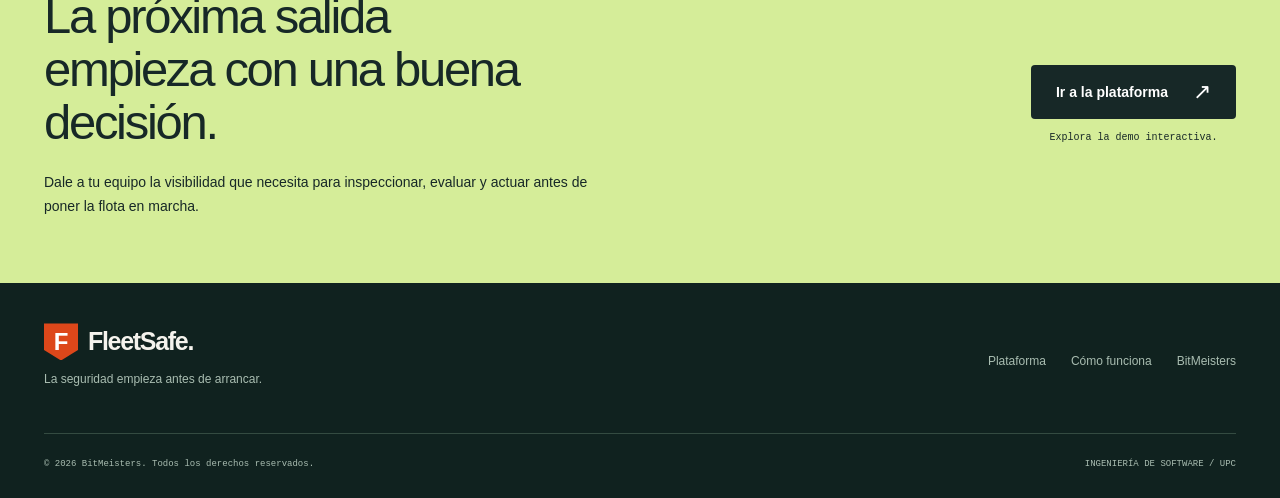
==== commit c9cca1ee: "feat: add the about the team video placeholder to the team section" ====
--- a/index.html
+++ b/index.html
@@ -750,6 +750,19 @@
               <p>Ingeniería de Software</p>
             </article>
           </div>
+          <figure class="team-video">
+            <div class="demo-bar">
+              <div class="window-dots" aria-hidden="true"><i></i><i></i><i></i></div>
+              <span class="demo-label">BITMEISTERS / ABOUT THE TEAM</span>
+            </div>
+            <div class="team-video-frame" data-team-video>
+              <div class="team-video-placeholder">
+                <span class="team-video-play" aria-hidden="true">▶</span>
+                <strong>Video About the Team</strong>
+                <span>Muy pronto: cómo trabajamos y qué aprendimos construyendo FleetSafe.</span>
+              </div>
+            </div>
+          </figure>
         </div>
       </section>
       <section class="section faq-section">
--- a/assets/css/styles.css
+++ b/assets/css/styles.css
@@ -794,6 +794,50 @@
   line-height: 1.6;
   margin: 0;
 }
+.team-video {
+  margin: 48px 0 0;
+  border: 1px solid #cbd2c6;
+  background: #fafbf7;
+  box-shadow: 0 24px 65px #2435280c;
+  border-radius: 8px;
+  overflow: hidden;
+}
+.team-video-frame {
+  aspect-ratio: 16 / 9;
+  background: var(--dark);
+  display: grid;
+}
+.team-video-frame iframe {
+  width: 100%;
+  height: 100%;
+  border: 0;
+}
+.team-video-placeholder {
+  place-self: center;
+  display: grid;
+  justify-items: center;
+  gap: 12px;
+  padding: 24px;
+  text-align: center;
+  color: #c8d3c4;
+  font-size: 14px;
+  line-height: 1.5;
+}
+.team-video-placeholder strong {
+  color: var(--white);
+  font-size: 22px;
+}
+.team-video-play {
+  width: 64px;
+  height: 64px;
+  border-radius: 50%;
+  background: var(--lime);
+  color: var(--dark);
+  display: grid;
+  place-items: center;
+  font-size: 22px;
+  padding-left: 4px;
+}
 .faq-section {
   padding-top: 0;
 }
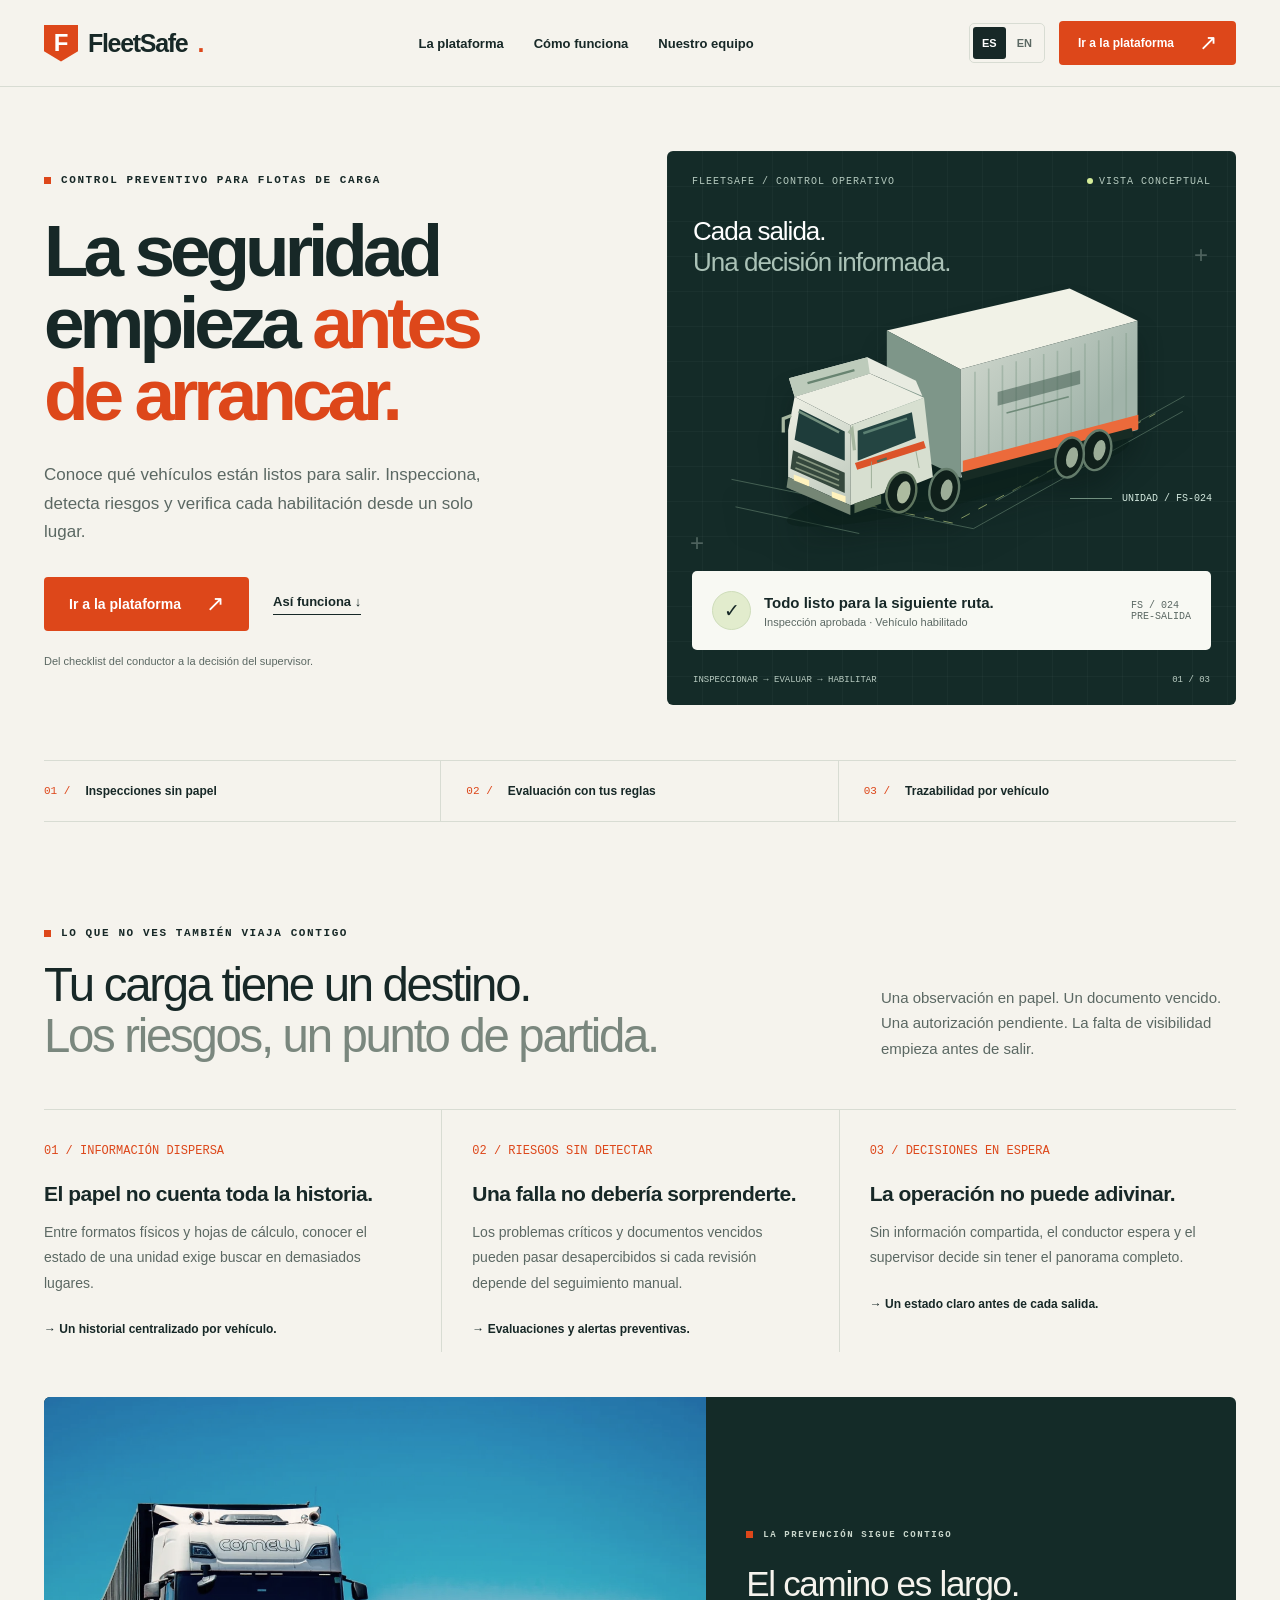
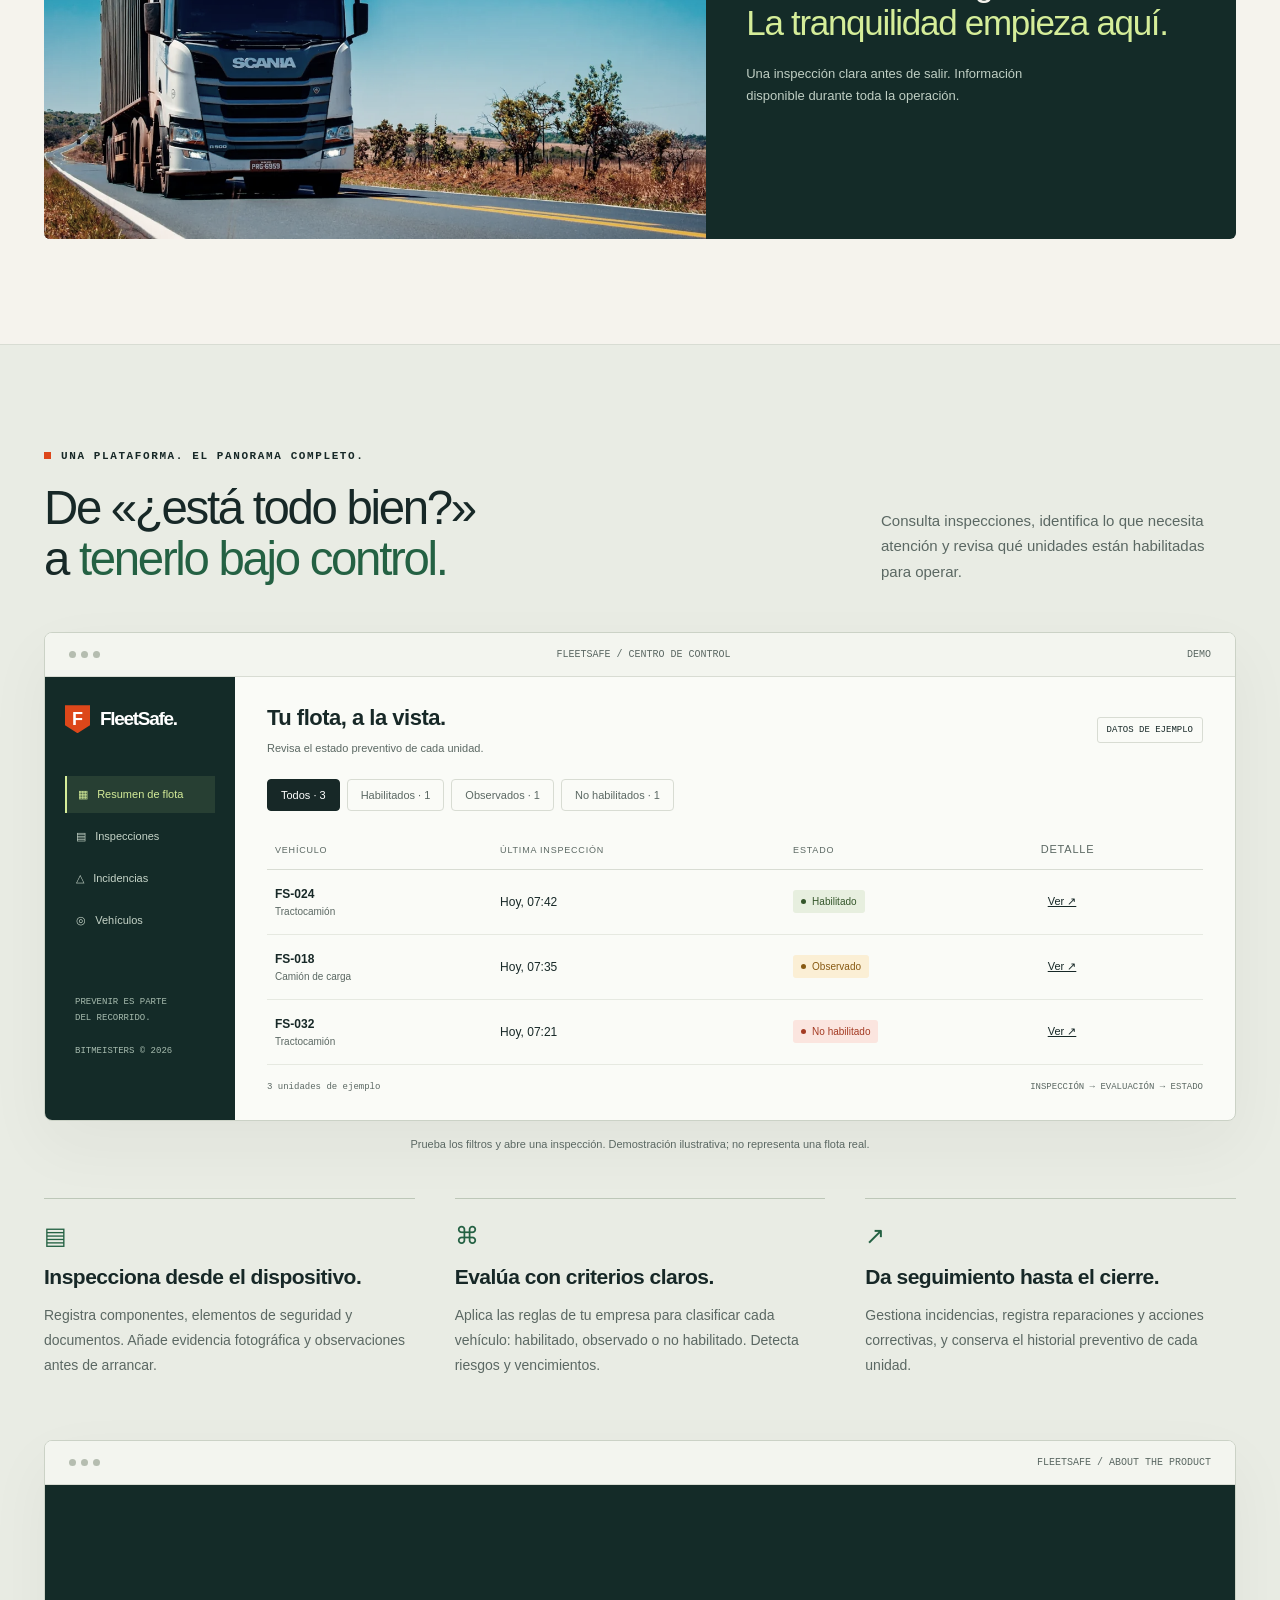
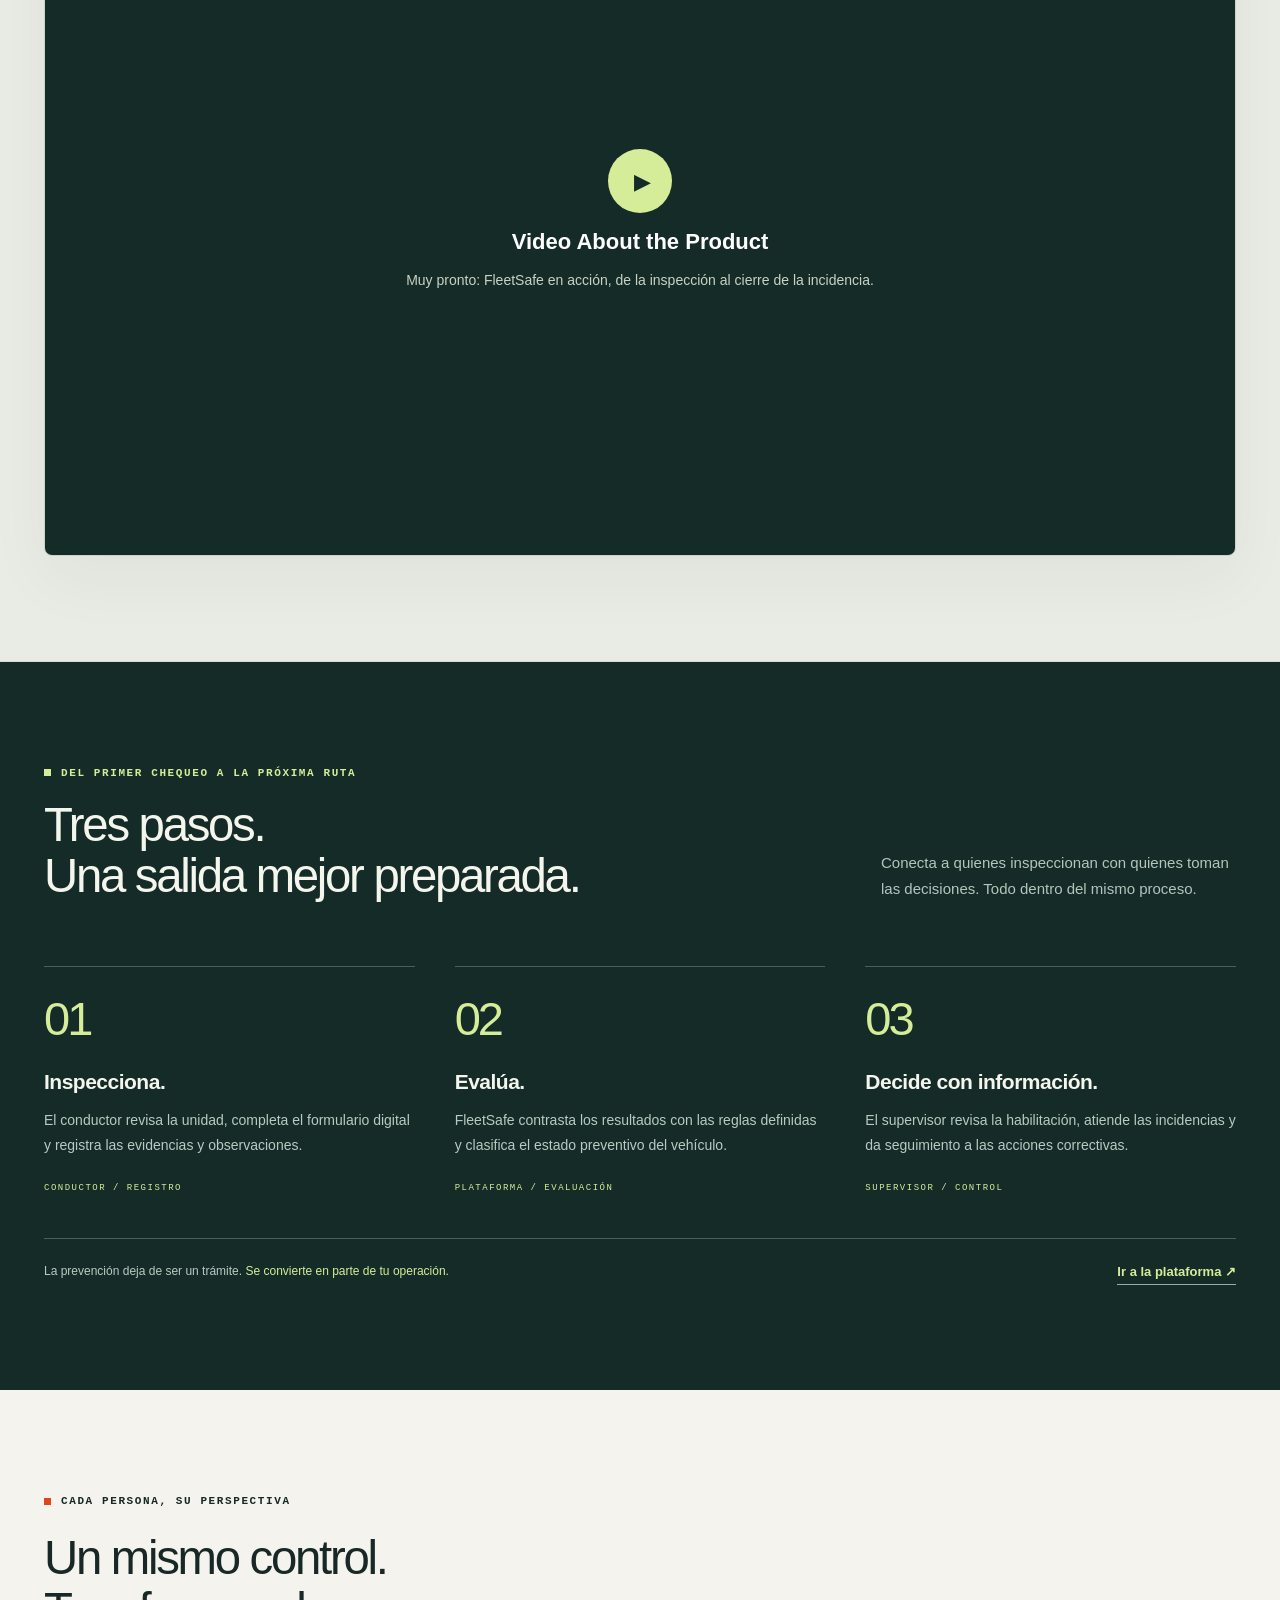
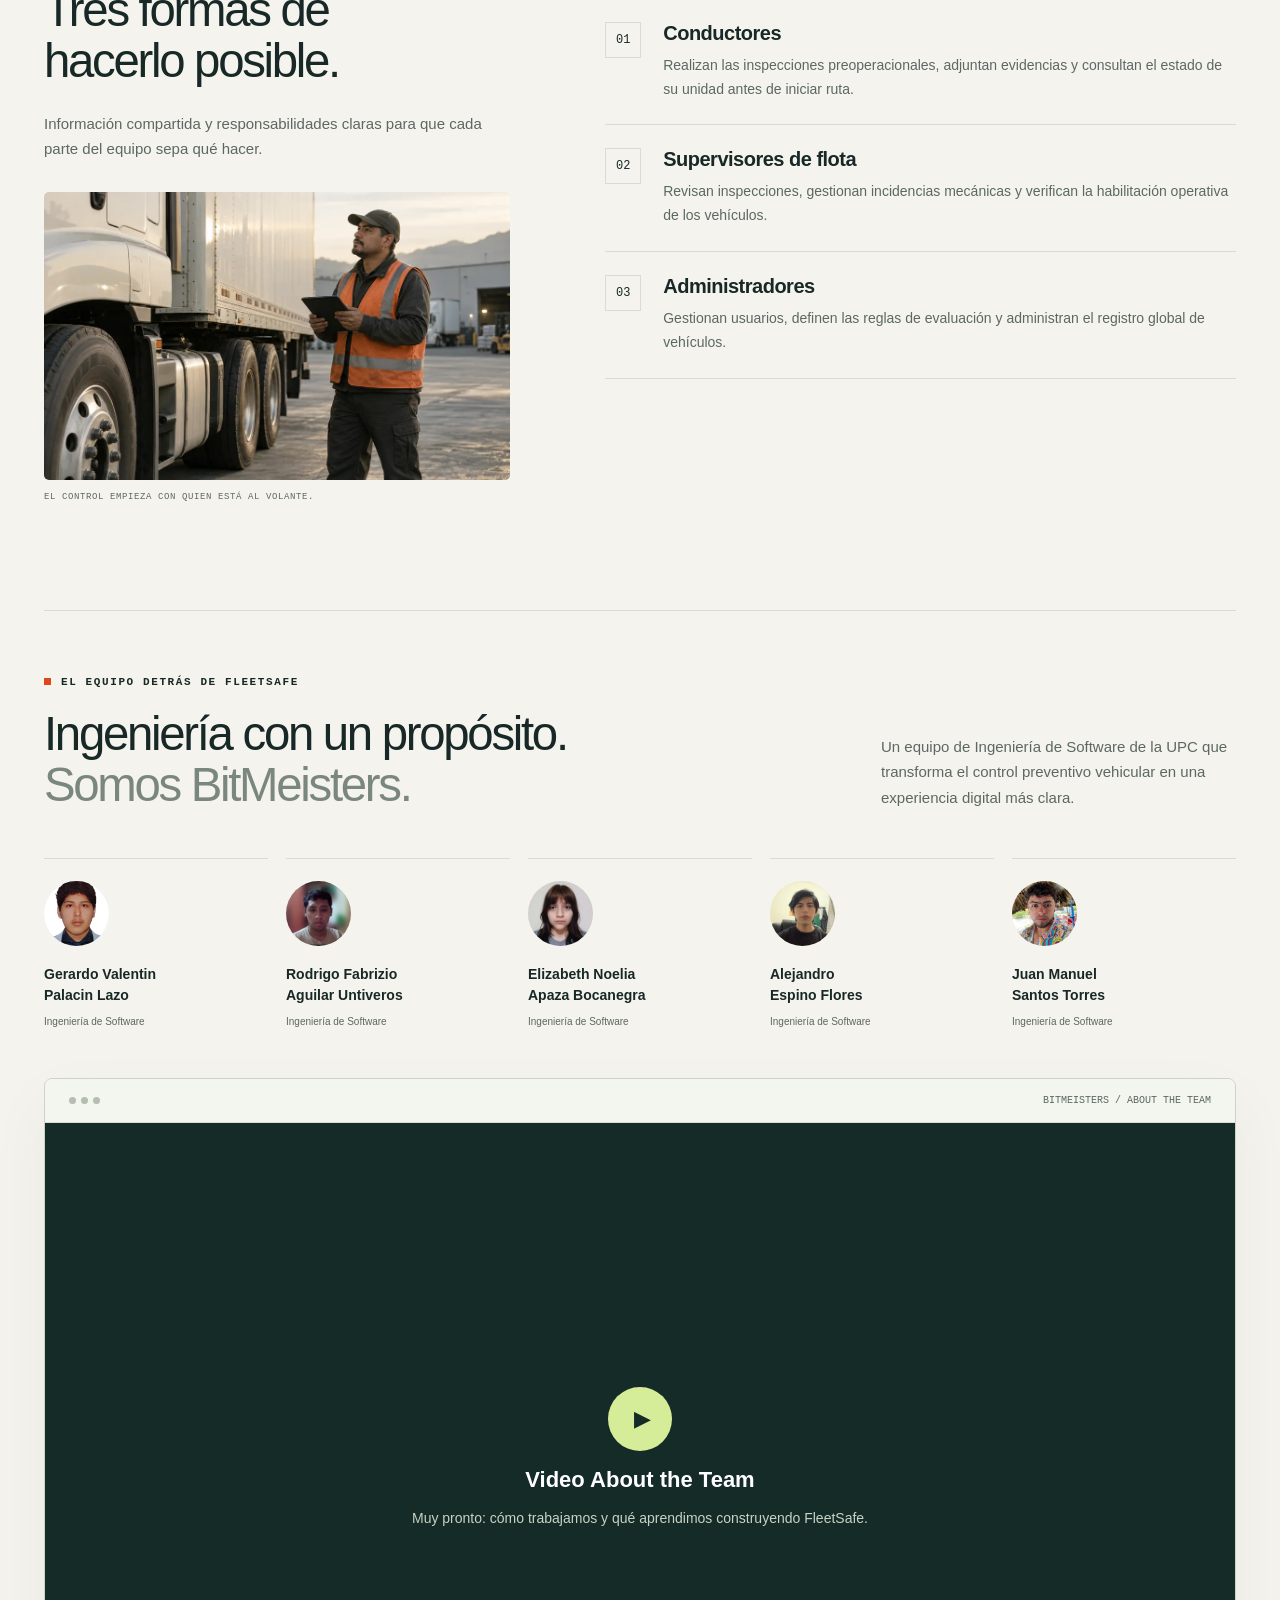
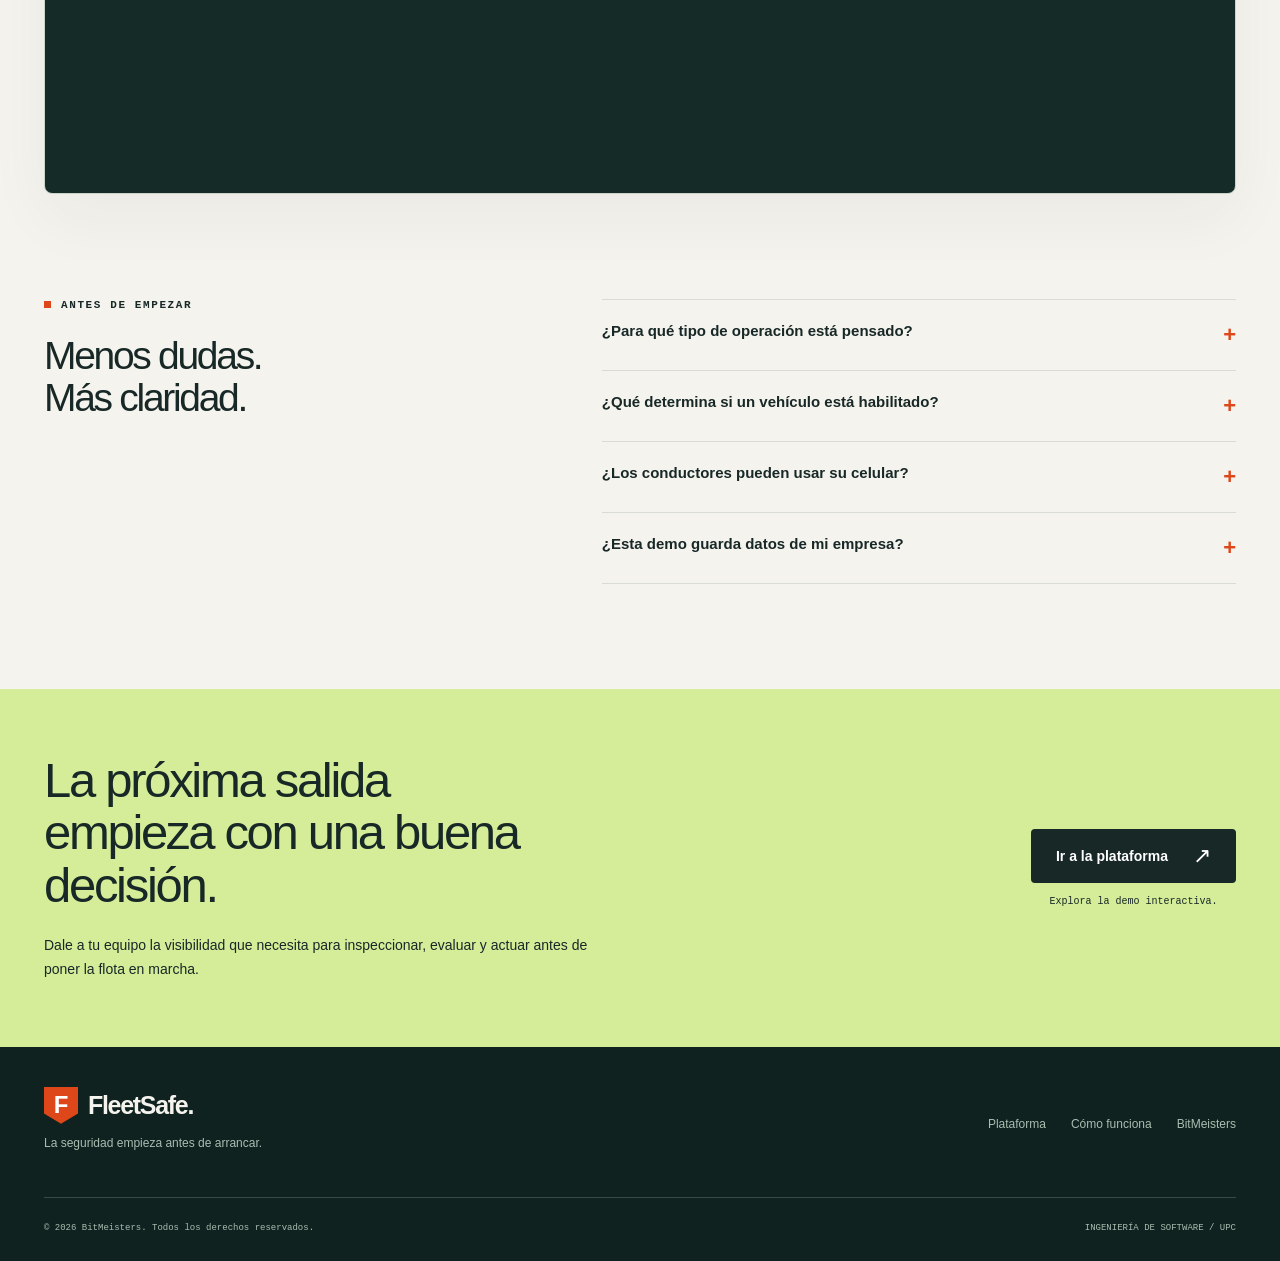
==== commit 87884914: "feat: add the about the product video placeholder to the platform section" ====
--- a/index.html
+++ b/index.html
@@ -558,6 +558,19 @@
               </p>
             </article>
           </div>
+          <figure class="video-shell">
+            <div class="demo-bar">
+              <div class="window-dots" aria-hidden="true"><i></i><i></i><i></i></div>
+              <span class="demo-label">FLEETSAFE / ABOUT THE PRODUCT</span>
+            </div>
+            <div class="video-frame" data-video="product">
+              <div class="video-placeholder">
+                <span class="video-play" aria-hidden="true">▶</span>
+                <strong>Video About the Product</strong>
+                <span>Muy pronto: FleetSafe en acción, de la inspección al cierre de la incidencia.</span>
+              </div>
+            </div>
+          </figure>
         </div>
       </section>
       <section class="section process" id="how-it-works">
@@ -750,14 +763,14 @@
               <p>Ingeniería de Software</p>
             </article>
           </div>
-          <figure class="team-video">
+          <figure class="video-shell">
             <div class="demo-bar">
               <div class="window-dots" aria-hidden="true"><i></i><i></i><i></i></div>
               <span class="demo-label">BITMEISTERS / ABOUT THE TEAM</span>
             </div>
-            <div class="team-video-frame" data-team-video>
-              <div class="team-video-placeholder">
-                <span class="team-video-play" aria-hidden="true">▶</span>
+            <div class="video-frame" data-video="team">
+              <div class="video-placeholder">
+                <span class="video-play" aria-hidden="true">▶</span>
                 <strong>Video About the Team</strong>
                 <span>Muy pronto: cómo trabajamos y qué aprendimos construyendo FleetSafe.</span>
               </div>
--- a/assets/css/styles.css
+++ b/assets/css/styles.css
@@ -794,7 +794,7 @@
   line-height: 1.6;
   margin: 0;
 }
-.team-video {
+.video-shell {
   margin: 48px 0 0;
   border: 1px solid #cbd2c6;
   background: #fafbf7;
@@ -802,17 +802,17 @@
   border-radius: 8px;
   overflow: hidden;
 }
-.team-video-frame {
+.video-frame {
   aspect-ratio: 16 / 9;
   background: var(--dark);
   display: grid;
 }
-.team-video-frame iframe {
+.video-frame iframe {
   width: 100%;
   height: 100%;
   border: 0;
 }
-.team-video-placeholder {
+.video-placeholder {
   place-self: center;
   display: grid;
   justify-items: center;
@@ -823,11 +823,11 @@
   font-size: 14px;
   line-height: 1.5;
 }
-.team-video-placeholder strong {
+.video-placeholder strong {
   color: var(--white);
   font-size: 22px;
 }
-.team-video-play {
+.video-play {
   width: 64px;
   height: 64px;
   border-radius: 50%;
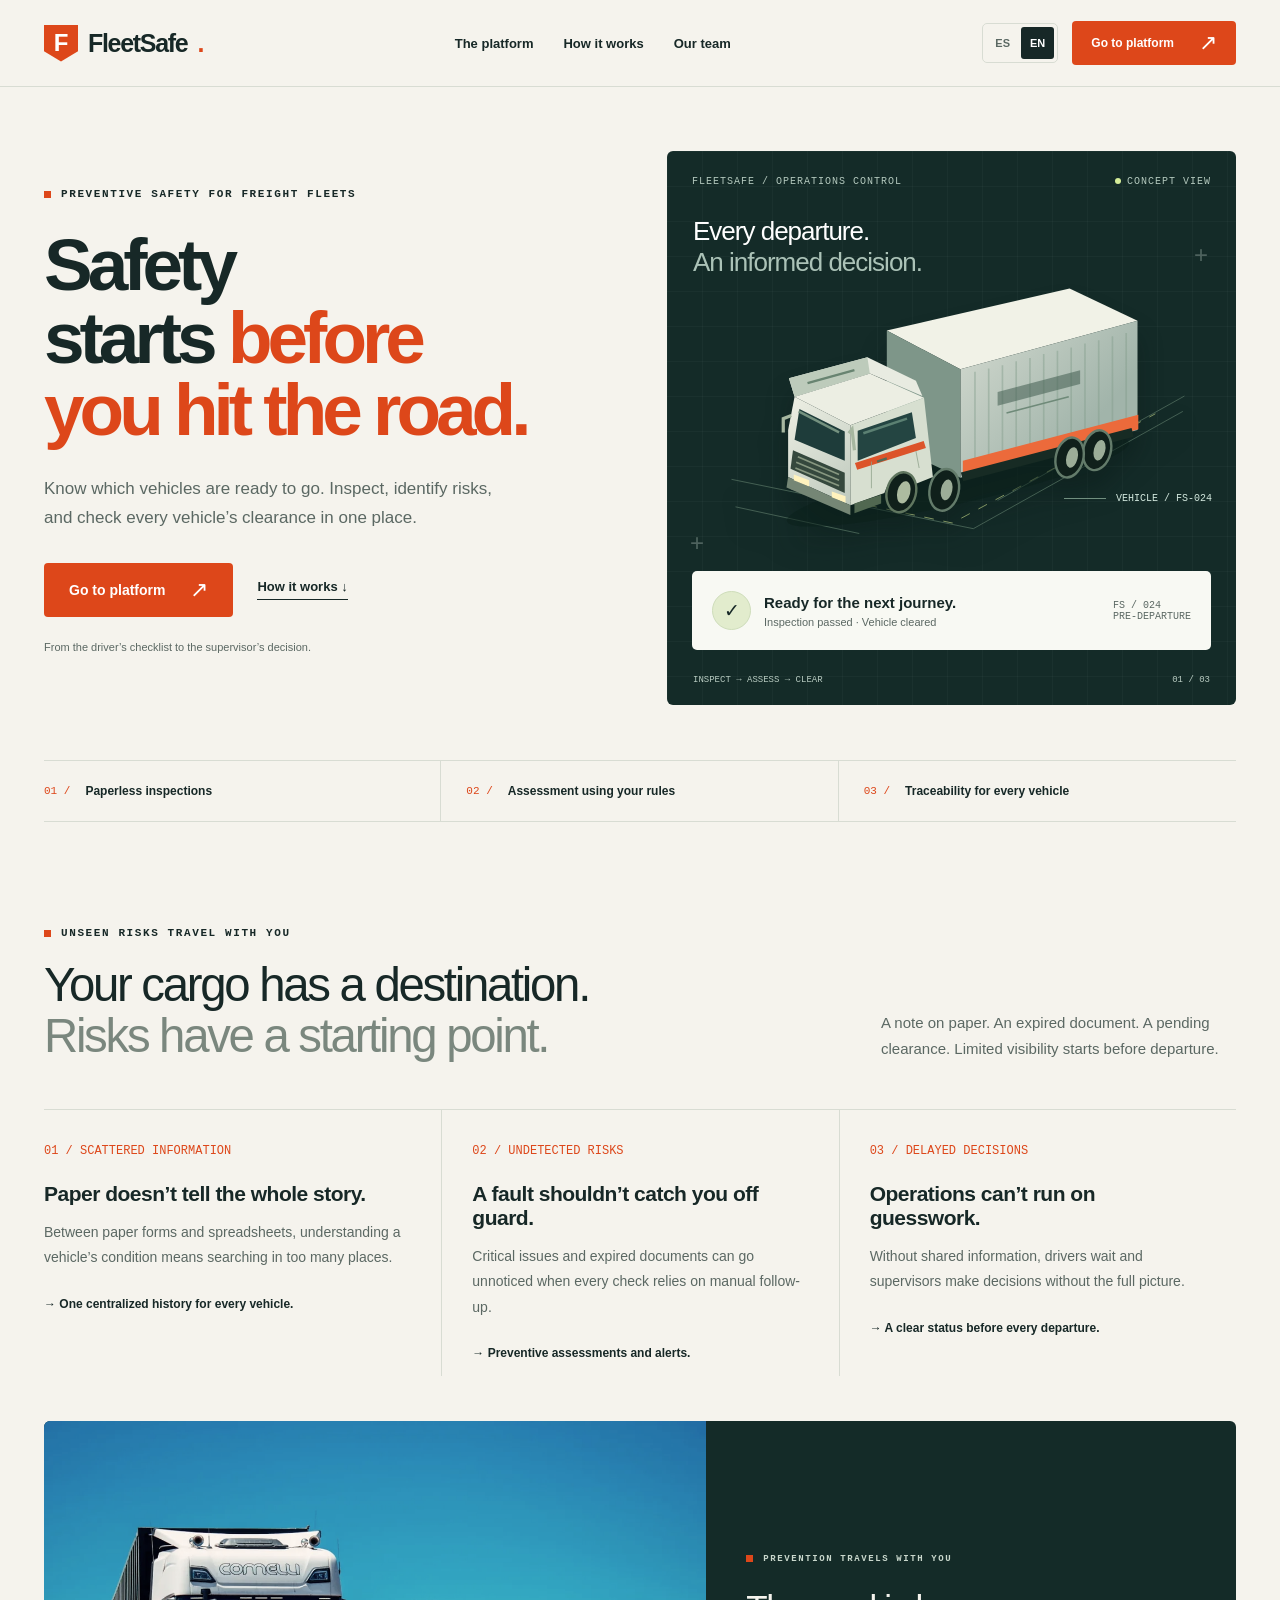
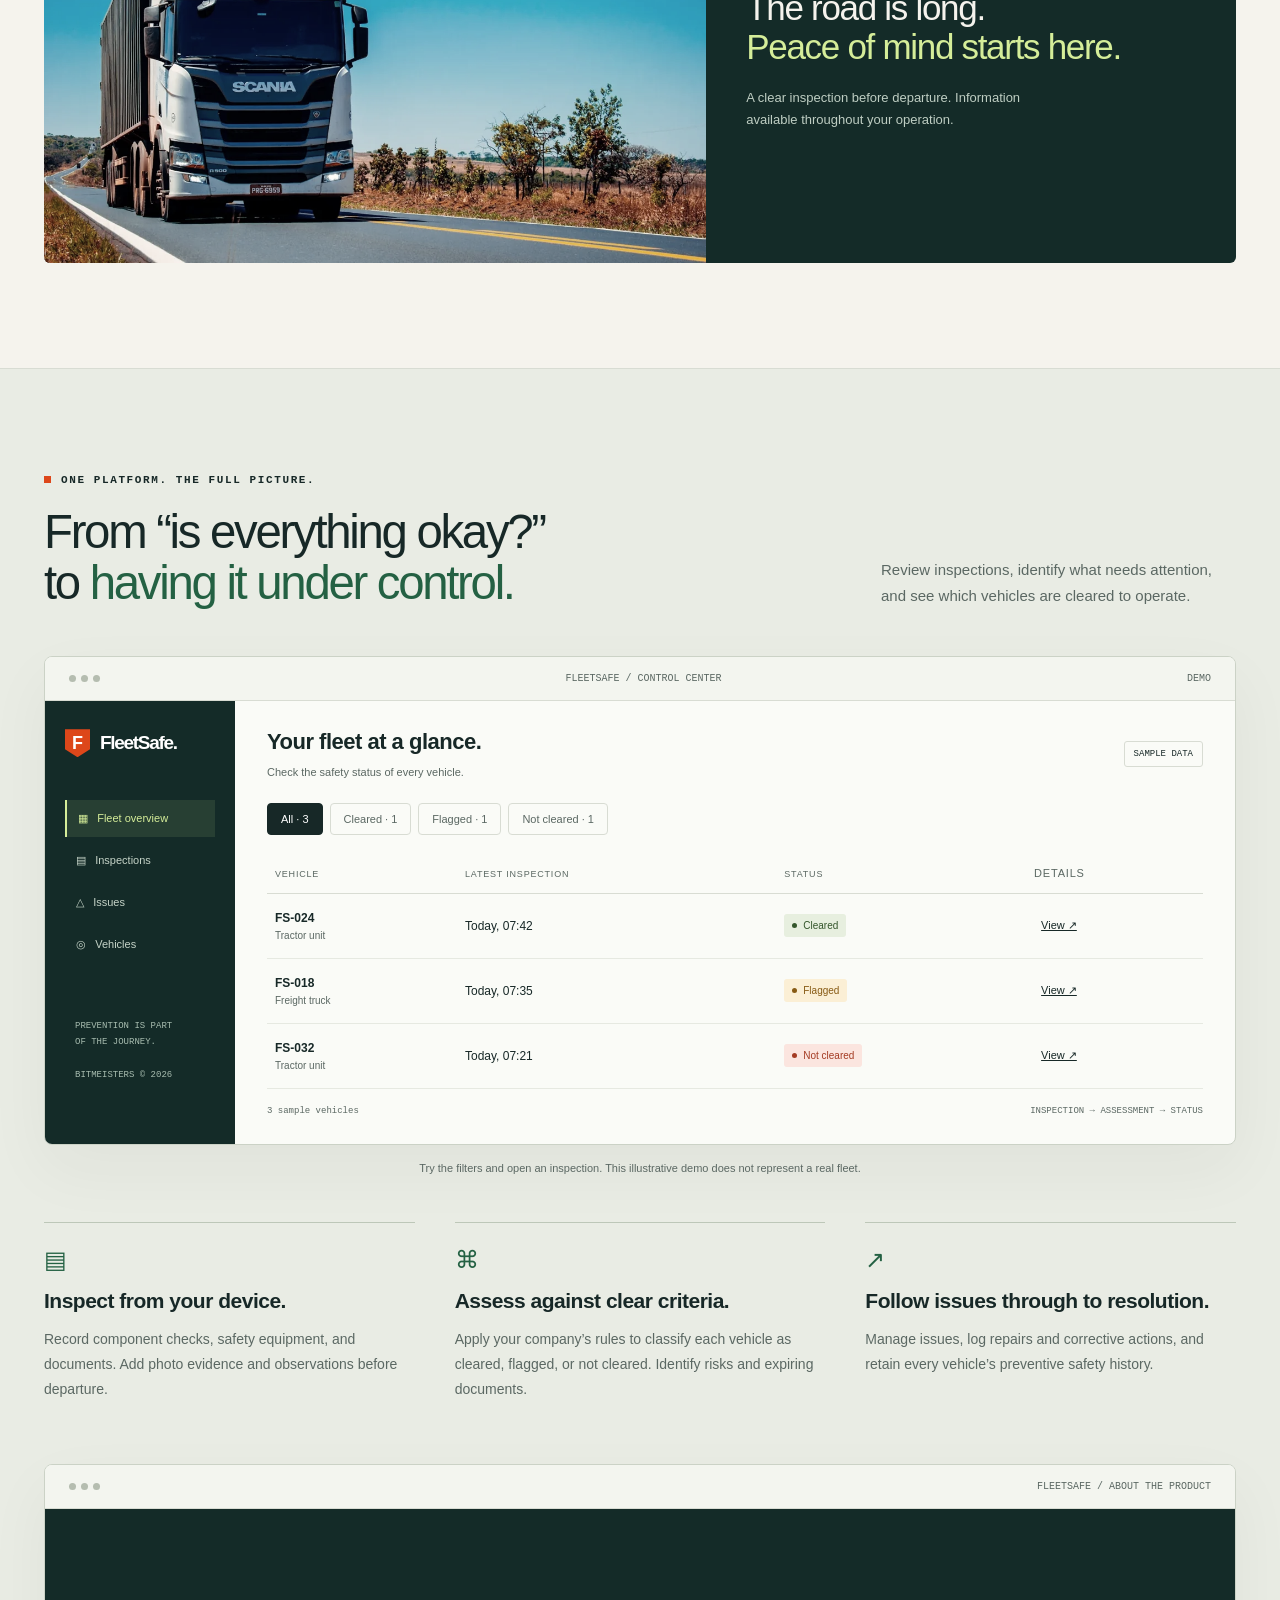
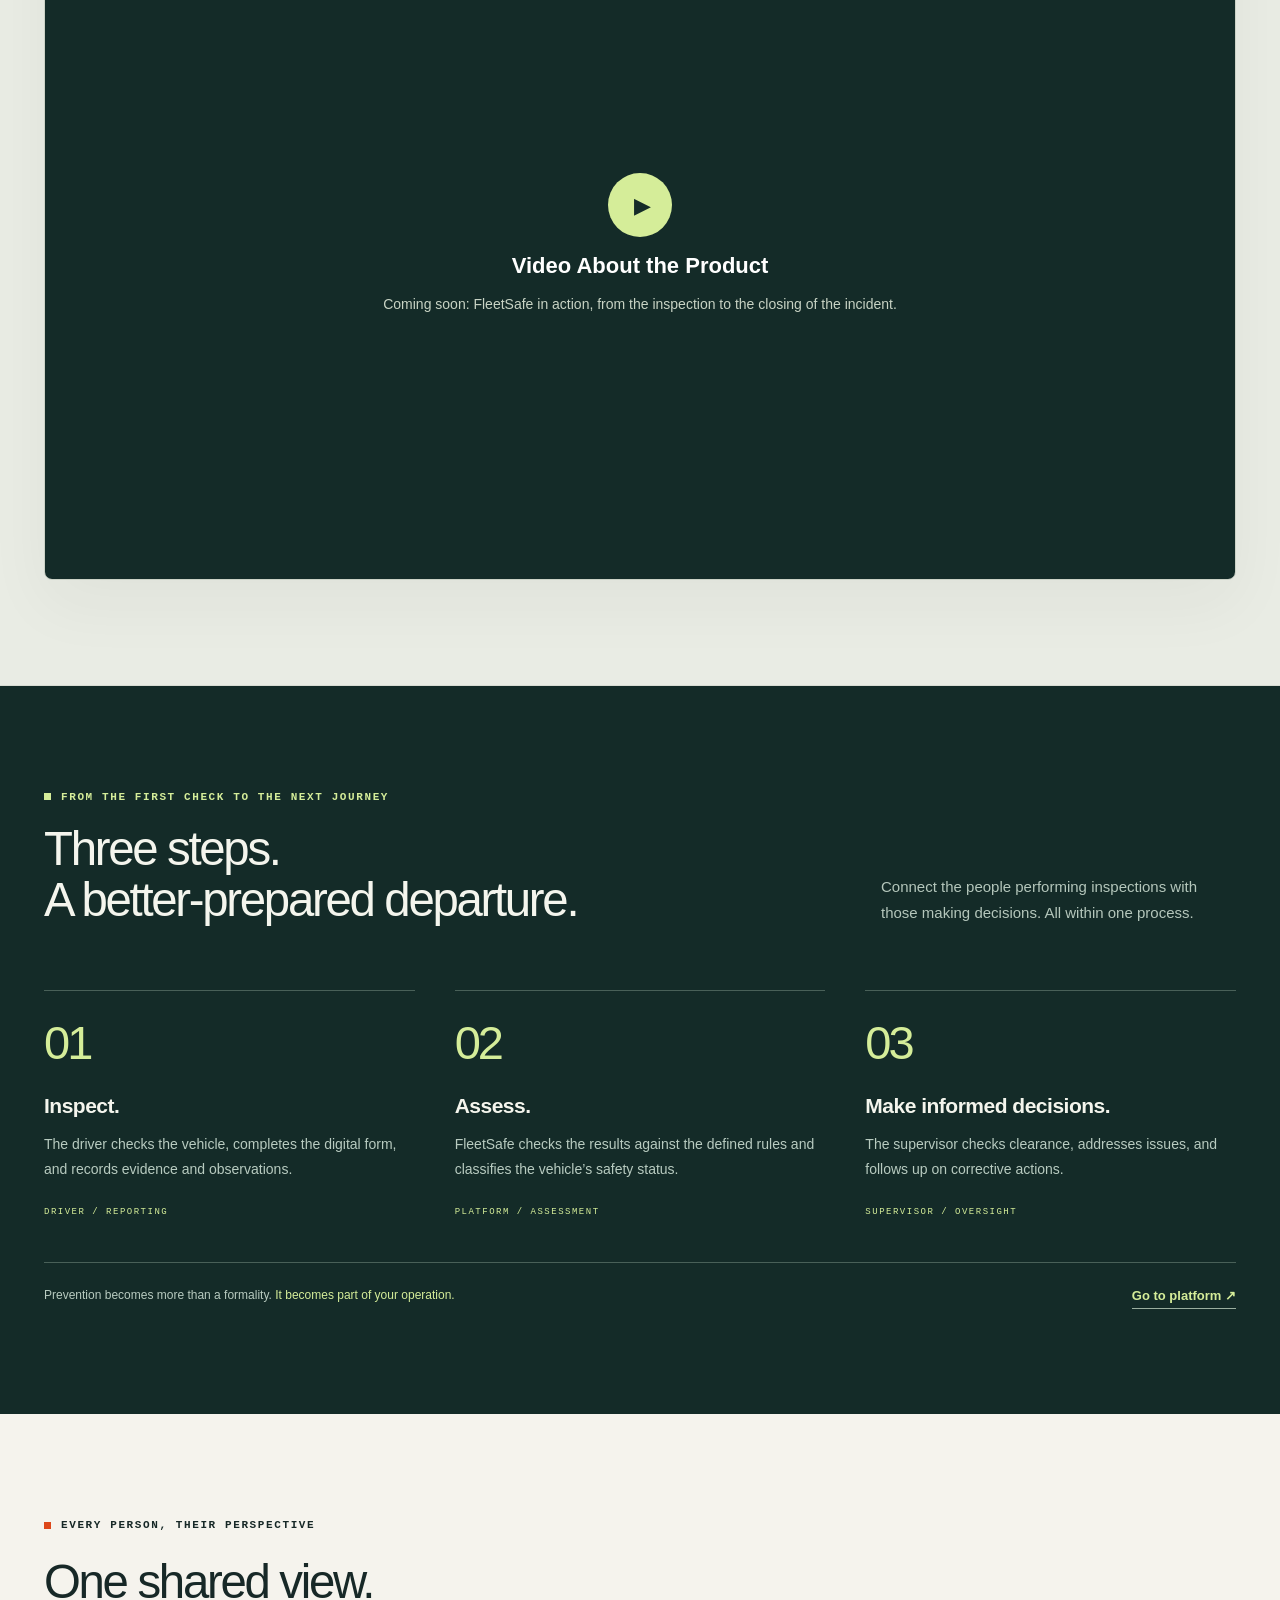
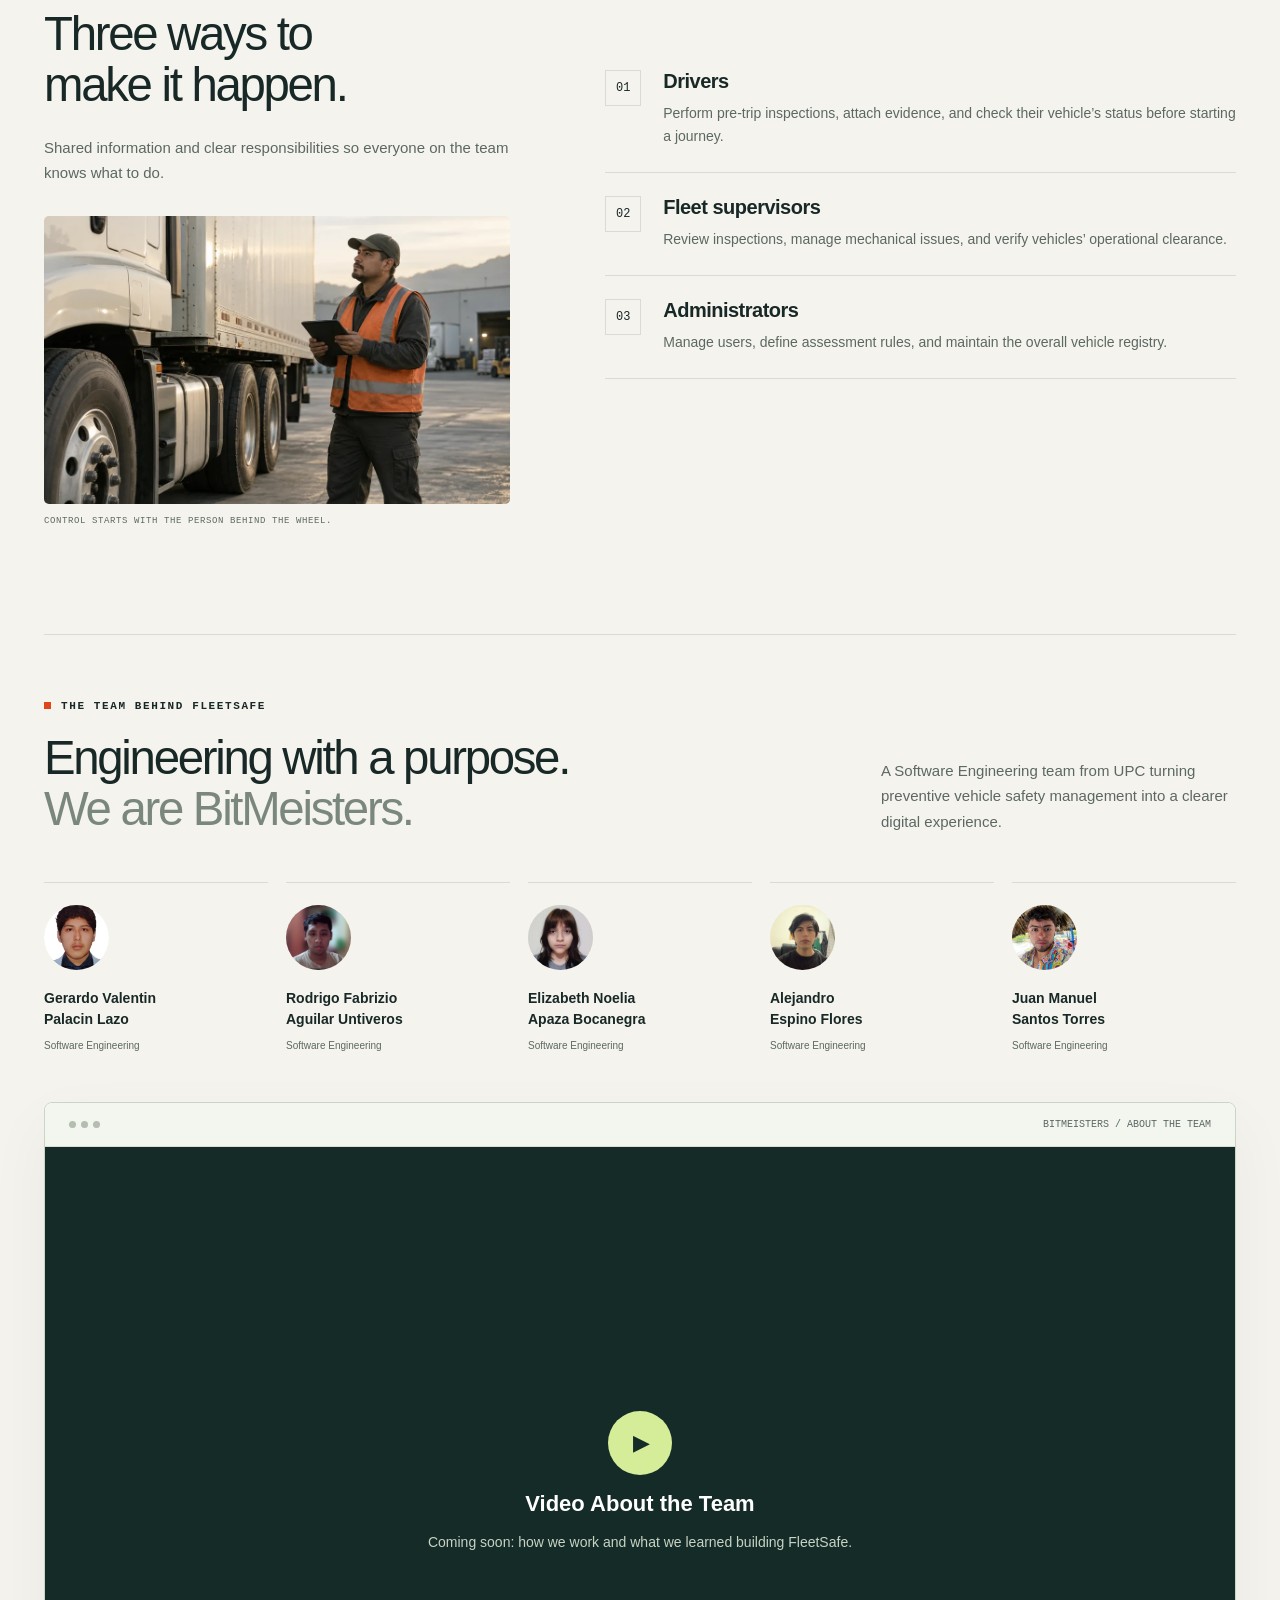
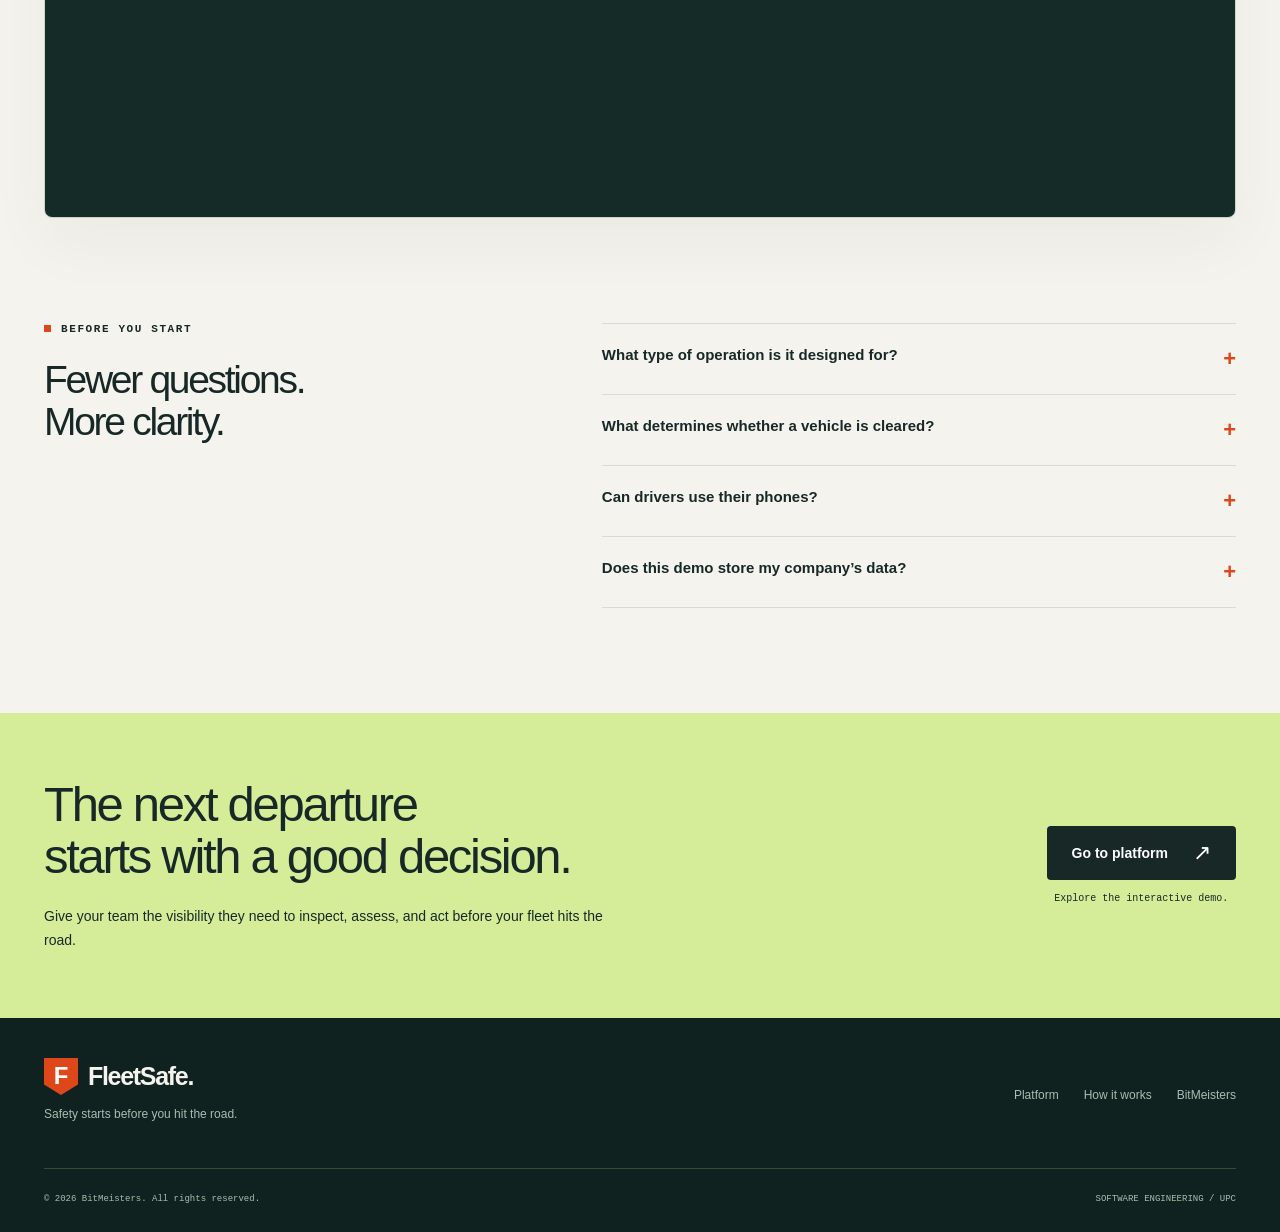
==== commit dbf32a83: "feat: translate the landing page by keys with english as the default language" ====
--- a/index.html
+++ b/index.html
@@ -1,31 +1,42 @@
-<!doctype html> 
-<html lang="es">
+<!doctype html>
+<html lang="en-US">
   <head>
     <meta charset="utf-8" />
     <meta name="viewport" content="width=device-width,initial-scale=1" />
     <meta name="theme-color" content="#f5f3ed" />
     <meta
       name="description"
-      content="FleetSafe centraliza las inspecciones, evalúa riesgos y permite verificar la habilitación de tu flota de carga antes de cada salida."
+      content="FleetSafe centralizes inspections, assesses risks, and lets you check your freight fleet’s clearance before every departure."
+      data-i18n-content="meta.fleetsafe-centralizes-inspections-assesses-risks-and"
     />
     <meta
       property="og:title"
-      content="FleetSafe — La seguridad empieza antes de arrancar."
+      content="FleetSafe — Safety starts before you hit the road."
+      data-i18n-content="meta.fleetsafe-safety-starts-before-you-hit"
     />
     <meta
       property="og:description"
-      content="Inspecciones digitales, evaluación por reglas y seguimiento de incidencias para tu flota de carga."
+      content="Digital inspections, rule-based assessments, and issue tracking for your freight fleet."
+      data-i18n-content="meta.digital-inspections-rule-based-assessments-and"
     />
     <meta property="og:type" content="website" />
-    <title>FleetSafe | Antes de arrancar, ten el control.</title>
+    <title data-i18n="meta.fleetsafe-take-control-before-you-hit">
+      FleetSafe | Take control before you hit the road.
+    </title>
     <link rel="icon" type="image/svg+xml" href="./assets/images/favicon.svg" />
     <link rel="stylesheet" href="./assets/css/styles.css" />
   </head>
   <body>
-    <a class="skip" href="#main">Saltar al contenido</a>
+    <a class="skip" href="#main" data-i18n="page.skip-to-content"
+      >Skip to content</a
+    >
     <header class="nav">
       <div class="wrap nav-inner">
-        <a class="logo" href="#" aria-label="FleetSafe, inicio"
+        <a
+          class="logo"
+          href="#"
+          aria-label="FleetSafe, home"
+          data-i18n-aria-label="header.fleetsafe-home"
           ><span class="logo-mark" aria-hidden="true">F</span>FleetSafe<span
             style="color: var(--orange)"
             >.</span
@@ -34,38 +45,45 @@
         <nav
           class="nav-links"
           id="navigation"
-          aria-label="Navegación principal"
+          aria-label="Main navigation"
+          data-i18n-aria-label="navigation.main-navigation"
         >
-          <a href="#features">La plataforma</a
-          ><a href="#how-it-works">Cómo funciona</a
-          ><a href="#team">Nuestro equipo</a>
+          <a href="#features" data-i18n="navigation.the-platform"
+            >The platform</a
+          ><a href="#how-it-works" data-i18n="navigation.how-it-works"
+            >How it works</a
+          ><a href="#team" data-i18n="navigation.our-team">Our team</a>
         </nav>
         <div class="nav-actions">
           <div
             class="language-switch"
             role="group"
-            aria-label="Seleccionar idioma"
+            aria-label="Select language"
+            data-i18n-aria-label="header.select-language"
           >
             <button
               type="button"
-              data-language="es"
-              lang="es"
+              data-language="es-419"
+              lang="es-419"
               aria-label="Español"
-              aria-pressed="true"
+              aria-pressed="false"
             >
               ES</button
             ><button
               type="button"
-              data-language="en"
-              lang="en"
+              data-language="en-US"
+              lang="en-US"
               aria-label="English"
-              aria-pressed="false"
+              aria-pressed="true"
             >
               EN
             </button>
           </div>
-          <a class="btn small" data-app-link href="#demo"
-            >Explorar demo <span class="arrow" aria-hidden="true">↗</span></a
+          <a class="btn small" data-app-link="" href="#demo"
+            ><span class="i18n" data-i18n="header.explore-demo"
+              >Explore demo</span
+            >
+            <span class="arrow" aria-hidden="true">↗</span></a
           >
         </div>
         <button
@@ -73,9 +91,11 @@
           type="button"
           aria-expanded="false"
           aria-controls="navigation"
-          aria-label="Abrir menú"
+          aria-label="Open menu"
+          data-i18n="header.menu"
+          data-i18n-aria-label="header.open-menu"
         >
-          Menú
+          Menu
         </button>
       </div>
     </header>
@@ -90,37 +110,66 @@
         <div class="wrap">
           <div class="hero-grid">
             <div class="reveal">
-              <div class="eyebrow">Control preventivo para flotas de carga</div>
+              <div
+                class="eyebrow"
+                data-i18n="main.preventive-safety-for-freight-fleets"
+              >
+                Preventive safety for freight fleets
+              </div>
               <h1>
-                La seguridad<br />empieza <em>antes<br />de arrancar.</em>
+                <span class="i18n" data-i18n="main.safety">Safety</span
+                ><br /><span class="i18n" data-i18n="main.starts">starts</span>
+                <em
+                  ><span class="i18n" data-i18n="main.before">before</span
+                  ><br /><span class="i18n" data-i18n="main.you-hit-the-road"
+                    >you hit the road.</span
+                  ></em
+                >
               </h1>
-              <p class="lead">
-                Conoce qué vehículos están listos para salir. Inspecciona,
-                detecta riesgos y verifica cada habilitación desde un solo
-                lugar.
+              <p class="lead" data-i18n="main.know-which-vehicles-are-ready-to">
+                Know which vehicles are ready to go. Inspect, identify risks,
+                and check every vehicle’s clearance in one place.
               </p>
               <div class="hero-actions">
-                <a class="btn" data-app-link href="#demo"
-                  >Explorar la plataforma
+                <a class="btn" data-app-link="" href="#demo"
+                  ><span class="i18n" data-i18n="main.explore-the-platform"
+                    >Explore the platform</span
+                  >
                   <span class="arrow" aria-hidden="true">↗</span></a
-                ><a class="text-link" href="#how-it-works">Así funciona ↓</a>
-              </div>
-              <p class="micro">
-                Del checklist del conductor a la decisión del supervisor.
+                ><a
+                  class="text-link"
+                  href="#how-it-works"
+                  data-i18n="main.how-it-works"
+                  >How it works ↓</a
+                >
+              </div>
+              <p class="micro" data-i18n="main.from-the-driver-s-checklist-to">
+                From the driver’s checklist to the supervisor’s decision.
               </p>
             </div>
             <div
               class="hero-art reveal"
               role="img"
-              aria-label="Ilustración de un camión de carga con una inspección aprobada. Vista conceptual de FleetSafe."
+              aria-label="Illustration of a freight truck with an approved inspection. FleetSafe concept view."
+              data-i18n-aria-label="main.illustration-of-a-freight-truck-with"
             >
               <div class="art-grid"></div>
               <div class="art-top">
-                <span>FLEETSAFE / CONTROL OPERATIVO</span
-                ><span><i class="live-dot"></i>VISTA CONCEPTUAL</span>
+                <span data-i18n="main.fleetsafe-operations-control"
+                  >FLEETSAFE / OPERATIONS CONTROL</span
+                ><span
+                  ><i class="live-dot"></i
+                  ><span class="i18n" data-i18n="main.concept-view"
+                    >CONCEPT VIEW</span
+                  ></span
+                >
               </div>
               <div class="art-title">
-                Cada salida.<br /><span>Una decisión informada.</span>
+                <span class="i18n" data-i18n="main.every-departure"
+                  >Every departure.</span
+                ><br /><span data-i18n="main.an-informed-decision"
+                  >An informed decision.</span
+                >
               </div>
               <span class="cross one">+</span><span class="cross two">+</span>
               <svg
@@ -138,8 +187,8 @@
                     y2="250"
                     gradientUnits="userSpaceOnUse"
                   >
-                    <stop stop-color="#f2f1e7" />
-                    <stop offset="1" stop-color="#a1b4aa" />
+                    <stop stop-color="#f2f1e7"></stop>
+                    <stop offset="1" stop-color="#a1b4aa"></stop>
                   </linearGradient>
                   <linearGradient
                     id="cab"
@@ -149,20 +198,20 @@
                     y2="280"
                     gradientUnits="userSpaceOnUse"
                   >
-                    <stop stop-color="#faf9ee" />
-                    <stop offset="1" stop-color="#b5c2b6" />
+                    <stop stop-color="#faf9ee"></stop>
+                    <stop offset="1" stop-color="#b5c2b6"></stop>
                   </linearGradient>
                 </defs>
                 <path
                   d="M48 265L347 326L606 181M53 299L206 332M377 291L608 162"
                   stroke="#506c5d"
                   stroke-width="1"
-                />
+                ></path>
                 <path
                   d="M122 277L321 319L572 184"
                   stroke="#9daf72"
                   stroke-dasharray="12 12"
-                />
+                ></path>
                 <ellipse
                   cx="328"
                   cy="268"
@@ -171,24 +220,35 @@
                   fill="#0a201b"
                   opacity=".5"
                   transform="rotate(-13 328 268)"
-                />
-                <path d="M240 81L466 29L550 69L331 129Z" fill="#f1f2e7" />
-                <path d="M331 129L550 69V204L331 263Z" fill="url(#trailer)" />
-                <path d="M240 81L331 129V263L240 220Z" fill="#7e9689" />
+                ></ellipse>
+                <path d="M240 81L466 29L550 69L331 129Z" fill="#f1f2e7"></path>
+                <path
+                  d="M331 129L550 69V204L331 263Z"
+                  fill="url(#trailer)"
+                ></path>
+                <path d="M240 81L331 129V263L240 220Z" fill="#7e9689"></path>
                 <path
                   d="M349 132L349 247M366 128V243M383 124V238M400 119V234M417 115V229M434 110V225M451 106V220M468 102V216M485 97V211M502 93V207M519 88V202M536 84V198"
                   stroke="#819b8b"
                   opacity=".45"
                   stroke-width="2"
-                />
-                <path d="M334 242L551 185V203L334 261Z" fill="#ec6a3b" />
+                ></path>
+                <path d="M334 242L551 185V203L334 261Z" fill="#ec6a3b"></path>
                 <path
                   d="M377 157L479 130V147L377 174Z"
                   fill="#435e50"
                   opacity=".55"
-                />
-                <path d="M388 183L465 163" stroke="#6f8a79" stroke-width="2" />
-                <path d="M333 262L544 207" stroke="#172b24" stroke-width="11" />
+                ></path>
+                <path
+                  d="M388 183L465 163"
+                  stroke="#6f8a79"
+                  stroke-width="2"
+                ></path>
+                <path
+                  d="M333 262L544 207"
+                  stroke="#172b24"
+                  stroke-width="11"
+                ></path>
                 <g fill="#10201b" stroke="#637b6a" stroke-width="3">
                   <ellipse
                     cx="500"
@@ -196,21 +256,21 @@
                     rx="17"
                     ry="25"
                     transform="rotate(14 500 229)"
-                  />
+                  ></ellipse>
                   <ellipse
                     cx="466"
                     cy="238"
                     rx="17"
                     ry="25"
                     transform="rotate(14 466 238)"
-                  />
+                  ></ellipse>
                   <ellipse
                     cx="311"
                     cy="278"
                     rx="18"
                     ry="26"
                     transform="rotate(12 311 278)"
-                  />
+                  ></ellipse>
                 </g>
                 <g fill="#9cad98">
                   <ellipse
@@ -219,50 +279,72 @@
                     rx="7"
                     ry="13"
                     transform="rotate(14 503 229)"
-                  />
+                  ></ellipse>
                   <ellipse
                     cx="469"
                     cy="238"
                     rx="7"
                     ry="13"
                     transform="rotate(14 469 238)"
-                  />
+                  ></ellipse>
                   <ellipse
                     cx="314"
                     cy="278"
                     rx="7"
                     ry="13"
                     transform="rotate(12 314 278)"
-                  />
+                  ></ellipse>
                 </g>
-                <path d="M126 163L219 134L286 164L195 198Z" fill="#eceee3" />
+                <path
+                  d="M126 163L219 134L286 164L195 198Z"
+                  fill="#eceee3"
+                ></path>
                 <path
                   d="M126 163L195 198L195 297L118 262V204Z"
                   fill="url(#cab)"
-                />
+                ></path>
                 <path
                   d="M195 198L286 164L297 262L270 273Q251 243 237 282L195 297Z"
                   fill="#d7dfd0"
-                />
-                <path d="M132 178L188 206V242L126 216Z" fill="#1e3c3a" />
-                <path d="M204 205L271 182L276 214L204 242Z" fill="#244542" />
-                <path d="M211 208L265 190" stroke="#5b8072" stroke-width="3" />
-                <path d="M131 181L181 207" stroke="#74917f" stroke-width="3" />
-                <path d="M124 229L188 257V282L121 252Z" fill="#35483d" />
+                ></path>
+                <path d="M132 178L188 206V242L126 216Z" fill="#1e3c3a"></path>
+                <path
+                  d="M204 205L271 182L276 214L204 242Z"
+                  fill="#244542"
+                ></path>
+                <path
+                  d="M211 208L265 190"
+                  stroke="#5b8072"
+                  stroke-width="3"
+                ></path>
+                <path
+                  d="M131 181L181 207"
+                  stroke="#74917f"
+                  stroke-width="3"
+                ></path>
+                <path d="M124 229L188 257V282L121 252Z" fill="#35483d"></path>
                 <path
                   d="M130 237L181 259M128 244L181 266M127 251L181 273"
                   stroke="#879780"
                   stroke-width="2"
-                />
-                <path d="M202 249L287 222" stroke="#dc542a" stroke-width="9" />
-                <path d="M118 262L195 297V309L116 275Z" fill="#758675" />
-                <path d="M200 295L233 284V295L200 307Z" fill="#516851" />
+                ></path>
+                <path
+                  d="M202 249L287 222"
+                  stroke="#dc542a"
+                  stroke-width="9"
+                ></path>
+                <path d="M118 262L195 297V309L116 275Z" fill="#758675"></path>
+                <path d="M200 295L233 284V295L200 307Z" fill="#516851"></path>
                 <path
                   d="M125 259L144 266V274L125 266M172 280L189 286V294L172 287"
                   fill="#fff2bd"
-                />
-                <path d="M221 243V276M276 230L280 251" stroke="#92a58f" />
-                <path d="M228 243L240 239" stroke="#526c59" stroke-width="3" />
+                ></path>
+                <path d="M221 243V276M276 230L280 251" stroke="#92a58f"></path>
+                <path
+                  d="M228 243L240 239"
+                  stroke="#526c59"
+                  stroke-width="3"
+                ></path>
                 <ellipse
                   cx="258"
                   cy="281"
@@ -272,7 +354,7 @@
                   stroke="#60765f"
                   stroke-width="3"
                   transform="rotate(14 258 281)"
-                />
+                ></ellipse>
                 <ellipse
                   cx="261"
                   cy="281"
@@ -280,82 +362,156 @@
                   ry="14"
                   fill="#acbba0"
                   transform="rotate(14 261 281)"
-                />
+                ></ellipse>
                 <path
                   d="M193 208L197 203L200 229M122 186L112 190V207"
                   stroke="#a6b7a0"
                   stroke-width="4"
-                />
+                ></path>
                 <path
                   d="M119 140L216 114L276 143L284 162L219 134L126 163Z"
                   fill="#e8ebe1"
-                />
-                <path d="M119 140L126 163L219 134L216 114Z" fill="#bdcbbb" />
-                <path d="M142 146L200 130" stroke="#688471" stroke-width="3" />
+                ></path>
+                <path
+                  d="M119 140L126 163L219 134L216 114Z"
+                  fill="#bdcbbb"
+                ></path>
+                <path
+                  d="M142 146L200 130"
+                  stroke="#688471"
+                  stroke-width="3"
+                ></path>
               </svg>
-              <div class="vehicle-tag">UNIDAD / FS-024</div>
+              <div class="vehicle-tag" data-i18n="main.vehicle-fs-024">
+                VEHICLE / FS-024
+              </div>
               <div class="status-float">
                 <span class="check-icon">✓</span>
                 <div>
-                  <strong>Todo listo para la siguiente ruta.</strong>
-                  <p>Inspección aprobada · Vehículo habilitado</p>
+                  <strong data-i18n="main.ready-for-the-next-journey"
+                    >Ready for the next journey.</strong
+                  >
+                  <p data-i18n="main.inspection-passed-vehicle-cleared">
+                    Inspection passed · Vehicle cleared
+                  </p>
                 </div>
-                <span class="code">FS / 024<br />PRE-SALIDA</span>
+                <span class="code"
+                  >FS / 024<br /><span
+                    class="i18n"
+                    data-i18n="main.pre-departure"
+                    >PRE-DEPARTURE</span
+                  ></span
+                >
               </div>
               <div class="art-foot">
-                <span>INSPECCIONAR → EVALUAR → HABILITAR</span
+                <span data-i18n="main.inspect-assess-clear"
+                  >INSPECT → ASSESS → CLEAR</span
                 ><span>01 / 03</span>
               </div>
             </div>
           </div>
           <div class="hero-bottom">
-            <div><span>01 /</span> Inspecciones sin papel</div>
-            <div><span>02 /</span> Evaluación con tus reglas</div>
-            <div><span>03 /</span> Trazabilidad por vehículo</div>
+            <div>
+              <span>01 /</span>
+              <span class="i18n" data-i18n="main.paperless-inspections"
+                >Paperless inspections</span
+              >
+            </div>
+            <div>
+              <span>02 /</span>
+              <span class="i18n" data-i18n="main.assessment-using-your-rules"
+                >Assessment using your rules</span
+              >
+            </div>
+            <div>
+              <span>03 /</span>
+              <span class="i18n" data-i18n="main.traceability-for-every-vehicle"
+                >Traceability for every vehicle</span
+              >
+            </div>
           </div>
         </div>
       </section>
       <section class="section" id="problem">
         <div class="wrap">
-          <div class="eyebrow">Lo que no ves también viaja contigo</div>
+          <div class="eyebrow" data-i18n="problem.unseen-risks-travel-with-you">
+            Unseen risks travel with you
+          </div>
           <div class="section-head">
             <h2>
-              Tu carga tiene un destino.<br /><span class="muted"
-                >Los riesgos, un punto de partida.</span
+              <span
+                class="i18n"
+                data-i18n="problem.your-cargo-has-a-destination"
+                >Your cargo has a destination.</span
+              ><br /><span
+                class="muted"
+                data-i18n="problem.risks-have-a-starting-point"
+                >Risks have a starting point.</span
               >
             </h2>
-            <p>
-              Una observación en papel. Un documento vencido. Una autorización
-              pendiente. La falta de visibilidad empieza antes de salir.
+            <p data-i18n="problem.a-note-on-paper-an-expired">
+              A note on paper. An expired document. A pending clearance. Limited
+              visibility starts before departure.
             </p>
           </div>
           <div class="problems">
             <article class="problem">
-              <span class="number">01 / INFORMACIÓN DISPERSA</span>
-              <h3>El papel no cuenta toda la historia.</h3>
-              <p>
-                Entre formatos físicos y hojas de cálculo, conocer el estado de
-                una unidad exige buscar en demasiados lugares.
-              </p>
-              <p class="outcome">→ Un historial centralizado por vehículo.</p>
+              <span class="number" data-i18n="problem.01-scattered-information"
+                >01 / SCATTERED INFORMATION</span
+              >
+              <h3 data-i18n="problem.paper-doesn-t-tell-the-whole">
+                Paper doesn’t tell the whole story.
+              </h3>
+              <p
+                data-i18n="problem.between-paper-forms-and-spreadsheets-understanding"
+              >
+                Between paper forms and spreadsheets, understanding a vehicle’s
+                condition means searching in too many places.
+              </p>
+              <p
+                class="outcome"
+                data-i18n="problem.one-centralized-history-for-every-vehicle"
+              >
+                → One centralized history for every vehicle.
+              </p>
             </article>
             <article class="problem">
-              <span class="number">02 / RIESGOS SIN DETECTAR</span>
-              <h3>Una falla no debería sorprenderte.</h3>
-              <p>
-                Los problemas críticos y documentos vencidos pueden pasar
-                desapercibidos si cada revisión depende del seguimiento manual.
-              </p>
-              <p class="outcome">→ Evaluaciones y alertas preventivas.</p>
+              <span class="number" data-i18n="problem.02-undetected-risks"
+                >02 / UNDETECTED RISKS</span
+              >
+              <h3 data-i18n="problem.a-fault-shouldn-t-catch-you">
+                A fault shouldn’t catch you off guard.
+              </h3>
+              <p data-i18n="problem.critical-issues-and-expired-documents-can">
+                Critical issues and expired documents can go unnoticed when
+                every check relies on manual follow-up.
+              </p>
+              <p
+                class="outcome"
+                data-i18n="problem.preventive-assessments-and-alerts"
+              >
+                → Preventive assessments and alerts.
+              </p>
             </article>
             <article class="problem">
-              <span class="number">03 / DECISIONES EN ESPERA</span>
-              <h3>La operación no puede adivinar.</h3>
-              <p>
-                Sin información compartida, el conductor espera y el supervisor
-                decide sin tener el panorama completo.
-              </p>
-              <p class="outcome">→ Un estado claro antes de cada salida.</p>
+              <span class="number" data-i18n="problem.03-delayed-decisions"
+                >03 / DELAYED DECISIONS</span
+              >
+              <h3 data-i18n="problem.operations-can-t-run-on-guesswork">
+                Operations can’t run on guesswork.
+              </h3>
+              <p
+                data-i18n="problem.without-shared-information-drivers-wait-and"
+              >
+                Without shared information, drivers wait and supervisors make
+                decisions without the full picture.
+              </p>
+              <p
+                class="outcome"
+                data-i18n="problem.a-clear-status-before-every-departure"
+              >
+                → A clear status before every departure.
+              </p>
             </article>
           </div>
           <figure class="road-story">
@@ -364,20 +520,30 @@
               src="./assets/images/photos/truck-on-road.webp"
               width="1200"
               height="800"
-              alt="Camión de carga recorriendo una carretera"
+              alt="Freight truck traveling along a road"
               loading="lazy"
               decoding="async"
+              data-i18n-alt="problem.freight-truck-traveling-along-a-road"
             />
             <figcaption>
-              <div class="eyebrow">La prevención sigue contigo</div>
+              <div
+                class="eyebrow"
+                data-i18n="problem.prevention-travels-with-you"
+              >
+                Prevention travels with you
+              </div>
               <h3>
-                El camino es largo.<br /><span
-                  >La tranquilidad empieza aquí.</span
+                <span class="i18n" data-i18n="problem.the-road-is-long"
+                  >The road is long.</span
+                ><br /><span data-i18n="problem.peace-of-mind-starts-here"
+                  >Peace of mind starts here.</span
                 >
               </h3>
-              <p>
-                Una inspección clara antes de salir. Información disponible
-                durante toda la operación.
+              <p
+                data-i18n="problem.a-clear-inspection-before-departure-information"
+              >
+                A clear inspection before departure. Information available
+                throughout your operation.
               </p>
             </figcaption>
           </figure>
@@ -385,15 +551,28 @@
       </section>
       <section class="section product-section" id="features">
         <div class="wrap">
-          <div class="eyebrow">Una plataforma. El panorama completo.</div>
+          <div
+            class="eyebrow"
+            data-i18n="features.one-platform-the-full-picture"
+          >
+            One platform. The full picture.
+          </div>
           <div class="section-head">
             <h2>
-              De «¿está todo bien?»<br />a
-              <span style="color: var(--green)">tenerlo bajo control.</span>
+              <span class="i18n" data-i18n="features.from-is-everything-okay"
+                >From “is everything okay?”</span
+              ><br /><span class="i18n" data-i18n="features.to">to</span>
+              <span
+                style="color: var(--green)"
+                data-i18n="features.having-it-under-control"
+                >having it under control.</span
+              >
             </h2>
-            <p>
-              Consulta inspecciones, identifica lo que necesita atención y
-              revisa qué unidades están habilitadas para operar.
+            <p
+              data-i18n="features.review-inspections-identify-what-needs-attention"
+            >
+              Review inspections, identify what needs attention, and see which
+              vehicles are cleared to operate.
             </p>
           </div>
           <div class="demo-shell" id="demo">
@@ -401,118 +580,187 @@
               <div class="window-dots" aria-hidden="true">
                 <i></i><i></i><i></i>
               </div>
-              <span class="demo-label">FLEETSAFE / CENTRO DE CONTROL</span
+              <span class="demo-label" data-i18n="demo.fleetsafe-control-center"
+                >FLEETSAFE / CONTROL CENTER</span
               ><span class="demo-label">DEMO</span>
             </div>
             <div class="demo-body">
               <aside
                 class="demo-sidebar"
-                aria-label="Vista conceptual del menú del producto"
+                aria-label="Concept view of the product menu"
+                data-i18n-aria-label="demo.concept-view-of-the-product-menu"
               >
                 <span class="logo"
                   ><span class="logo-mark">F</span>FleetSafe.</span
                 >
-                <div class="side-item selected">▦ &nbsp; Resumen de flota</div>
-                <div class="side-item">▤ &nbsp; Inspecciones</div>
-                <div class="side-item">△ &nbsp; Incidencias</div>
-                <div class="side-item">◎ &nbsp; Vehículos</div>
+                <div class="side-item selected" data-i18n="demo.fleet-overview">
+                  ▦ &nbsp; Fleet overview
+                </div>
+                <div class="side-item" data-i18n="demo.inspections">
+                  ▤ &nbsp; Inspections
+                </div>
+                <div class="side-item" data-i18n="demo.issues">
+                  △ &nbsp; Issues
+                </div>
+                <div class="side-item" data-i18n="demo.vehicles">
+                  ◎ &nbsp; Vehicles
+                </div>
                 <div class="side-note">
-                  PREVENIR ES PARTE<br />DEL RECORRIDO.<br /><br />BITMEISTERS ©
-                  2026
+                  <span class="i18n" data-i18n="demo.prevention-is-part"
+                    >PREVENTION IS PART</span
+                  ><br /><span class="i18n" data-i18n="demo.of-the-journey"
+                    >OF THE JOURNEY.</span
+                  ><br /><br />BITMEISTERS © 2026
                 </div>
               </aside>
               <div class="demo-main">
                 <div class="demo-main-head">
                   <div>
-                    <h3>Tu flota, a la vista.</h3>
-                    <p>Revisa el estado preventivo de cada unidad.</p>
+                    <h3 data-i18n="demo.your-fleet-at-a-glance">
+                      Your fleet at a glance.
+                    </h3>
+                    <p data-i18n="demo.check-the-safety-status-of-every">
+                      Check the safety status of every vehicle.
+                    </p>
                   </div>
-                  <span class="sample-pill">DATOS DE EJEMPLO</span>
+                  <span class="sample-pill" data-i18n="demo.sample-data"
+                    >SAMPLE DATA</span
+                  >
                 </div>
                 <div
                   class="filters"
                   role="group"
-                  aria-label="Filtrar vehículos por estado"
-                >
-                  <button class="filter" data-filter="all" aria-pressed="true">
-                    Todos · 3</button
-                  ><button class="filter" data-filter="ok" aria-pressed="false">
-                    Habilitados · 1</button
+                  aria-label="Filter vehicles by status"
+                  data-i18n-aria-label="demo.filter-vehicles-by-status"
+                >
+                  <button
+                    class="filter"
+                    data-filter="all"
+                    aria-pressed="true"
+                    data-i18n="demo.all-3"
+                  >
+                    All · 3</button
+                  ><button
+                    class="filter"
+                    data-filter="ok"
+                    aria-pressed="false"
+                    data-i18n="demo.cleared-1"
+                  >
+                    Cleared · 1</button
                   ><button
                     class="filter"
                     data-filter="warn"
                     aria-pressed="false"
+                    data-i18n="demo.flagged-1"
                   >
-                    Observados · 1</button
+                    Flagged · 1</button
                   ><button
                     class="filter"
                     data-filter="stop"
                     aria-pressed="false"
+                    data-i18n="demo.not-cleared-1"
                   >
-                    No habilitados · 1
+                    Not cleared · 1
                   </button>
                 </div>
                 <div
                   class="table-scroll"
                   tabindex="0"
                   role="region"
-                  aria-label="Vehículos de ejemplo"
+                  aria-label="Sample vehicles"
+                  data-i18n-aria-label="demo.sample-vehicles"
                 >
                   <table>
                     <thead>
                       <tr>
-                        <th scope="col">Vehículo</th>
-                        <th scope="col">Última inspección</th>
-                        <th scope="col">Estado</th>
-                        <th scope="col"><span class="micro">Detalle</span></th>
+                        <th scope="col" data-i18n="demo.vehicle">Vehicle</th>
+                        <th scope="col" data-i18n="demo.latest-inspection">
+                          Latest inspection
+                        </th>
+                        <th scope="col" data-i18n="demo.status">Status</th>
+                        <th scope="col">
+                          <span class="micro" data-i18n="demo.details"
+                            >Details</span
+                          >
+                        </th>
                       </tr>
                     </thead>
                     <tbody>
                       <tr data-status="ok">
                         <td class="plate">
-                          FS-024<span class="unit-name">Tractocamión</span>
+                          FS-024<span
+                            class="unit-name"
+                            data-i18n="demo.tractor-unit"
+                            >Tractor unit</span
+                          >
                         </td>
-                        <td>Hoy, 07:42</td>
-                        <td><span class="badge">Habilitado</span></td>
+                        <td data-i18n="demo.today-07-42">Today, 07:42</td>
+                        <td>
+                          <span class="badge" data-i18n="demo.cleared"
+                            >Cleared</span
+                          >
+                        </td>
                         <td>
                           <button
                             class="row-button"
                             data-detail="ok"
-                            aria-label="Ver inspección de FS-024"
+                            aria-label="View inspection for FS-024"
+                            data-i18n="demo.view"
+                            data-i18n-aria-label="demo.view-inspection-for-fs-024"
                           >
-                            Ver ↗
+                            View ↗
                           </button>
                         </td>
                       </tr>
                       <tr data-status="warn">
                         <td class="plate">
-                          FS-018<span class="unit-name">Camión de carga</span>
+                          FS-018<span
+                            class="unit-name"
+                            data-i18n="demo.freight-truck"
+                            >Freight truck</span
+                          >
                         </td>
-                        <td>Hoy, 07:35</td>
-                        <td><span class="badge warn">Observado</span></td>
+                        <td data-i18n="demo.today-07-35">Today, 07:35</td>
+                        <td>
+                          <span class="badge warn" data-i18n="demo.flagged"
+                            >Flagged</span
+                          >
+                        </td>
                         <td>
                           <button
                             class="row-button"
                             data-detail="warn"
-                            aria-label="Ver inspección de FS-018"
+                            aria-label="View inspection for FS-018"
+                            data-i18n="demo.view"
+                            data-i18n-aria-label="demo.view-inspection-for-fs-018"
                           >
-                            Ver ↗
+                            View ↗
                           </button>
                         </td>
                       </tr>
                       <tr data-status="stop">
                         <td class="plate">
-                          FS-032<span class="unit-name">Tractocamión</span>
+                          FS-032<span
+                            class="unit-name"
+                            data-i18n="demo.tractor-unit"
+                            >Tractor unit</span
+                          >
                         </td>
-                        <td>Hoy, 07:21</td>
-                        <td><span class="badge stop">No habilitado</span></td>
+                        <td data-i18n="demo.today-07-21">Today, 07:21</td>
+                        <td>
+                          <span class="badge stop" data-i18n="demo.not-cleared"
+                            >Not cleared</span
+                          >
+                        </td>
                         <td>
                           <button
                             class="row-button"
                             data-detail="stop"
-                            aria-label="Ver inspección de FS-032"
+                            aria-label="View inspection for FS-032"
+                            data-i18n="demo.view"
+                            data-i18n-aria-label="demo.view-inspection-for-fs-032"
                           >
-                            Ver ↗
+                            View ↗
                           </button>
                         </td>
                       </tr>
@@ -520,54 +768,71 @@
                   </table>
                 </div>
                 <div class="demo-foot">
-                  <span id="result-count" role="status"
-                    >3 unidades de ejemplo</span
-                  ><span>INSPECCIÓN → EVALUACIÓN → ESTADO</span>
+                  <span
+                    id="result-count"
+                    role="status"
+                    data-i18n="result-count.3-sample-vehicles"
+                    >3 sample vehicles</span
+                  ><span data-i18n="demo.inspection-assessment-status"
+                    >INSPECTION → ASSESSMENT → STATUS</span
+                  >
                 </div>
               </div>
             </div>
           </div>
-          <p class="demo-note">
-            Prueba los filtros y abre una inspección. Demostración ilustrativa;
-            no representa una flota real.
+          <p class="demo-note" data-i18n="features.try-the-filters-and-open-an">
+            Try the filters and open an inspection. This illustrative demo does
+            not represent a real fleet.
           </p>
           <div class="features-grid">
             <article class="feature-copy">
               <span class="feature-symbol" aria-hidden="true">▤</span>
-              <h3>Inspecciona desde el dispositivo.</h3>
-              <p>
-                Registra componentes, elementos de seguridad y documentos. Añade
-                evidencia fotográfica y observaciones antes de arrancar.
+              <h3 data-i18n="features.inspect-from-your-device">
+                Inspect from your device.
+              </h3>
+              <p
+                data-i18n="features.record-component-checks-safety-equipment-and"
+              >
+                Record component checks, safety equipment, and documents. Add
+                photo evidence and observations before departure.
               </p>
             </article>
             <article class="feature-copy">
               <span class="feature-symbol" aria-hidden="true">⌘</span>
-              <h3>Evalúa con criterios claros.</h3>
-              <p>
-                Aplica las reglas de tu empresa para clasificar cada vehículo:
-                habilitado, observado o no habilitado. Detecta riesgos y
-                vencimientos.
+              <h3 data-i18n="features.assess-against-clear-criteria">
+                Assess against clear criteria.
+              </h3>
+              <p data-i18n="features.apply-your-company-s-rules-to">
+                Apply your company’s rules to classify each vehicle as cleared,
+                flagged, or not cleared. Identify risks and expiring documents.
               </p>
             </article>
             <article class="feature-copy">
               <span class="feature-symbol" aria-hidden="true">↗</span>
-              <h3>Da seguimiento hasta el cierre.</h3>
-              <p>
-                Gestiona incidencias, registra reparaciones y acciones
-                correctivas, y conserva el historial preventivo de cada unidad.
+              <h3 data-i18n="features.follow-issues-through-to-resolution">
+                Follow issues through to resolution.
+              </h3>
+              <p data-i18n="features.manage-issues-log-repairs-and-corrective">
+                Manage issues, log repairs and corrective actions, and retain
+                every vehicle’s preventive safety history.
               </p>
             </article>
           </div>
           <figure class="video-shell">
             <div class="demo-bar">
-              <div class="window-dots" aria-hidden="true"><i></i><i></i><i></i></div>
+              <div class="window-dots" aria-hidden="true">
+                <i></i><i></i><i></i>
+              </div>
               <span class="demo-label">FLEETSAFE / ABOUT THE PRODUCT</span>
             </div>
             <div class="video-frame" data-video="product">
               <div class="video-placeholder">
                 <span class="video-play" aria-hidden="true">▶</span>
                 <strong>Video About the Product</strong>
-                <span>Muy pronto: FleetSafe en acción, de la inspección al cierre de la incidencia.</span>
+                <span data-i18n="features.coming-soon-fleetsafe-in-action-from"
+                  >Coming soon: FleetSafe in action, from the inspection to the
+                  closing of the incident.</span
+                >
               </div>
             </div>
           </figure>
@@ -575,53 +840,91 @@
       </section>
       <section class="section process" id="how-it-works">
         <div class="wrap">
-          <div class="eyebrow">Del primer chequeo a la próxima ruta</div>
+          <div
+            class="eyebrow"
+            data-i18n="how-it-works.from-the-first-check-to-the"
+          >
+            From the first check to the next journey
+          </div>
           <div class="section-head">
-            <h2>Tres pasos.<br />Una salida mejor preparada.</h2>
-            <p>
-              Conecta a quienes inspeccionan con quienes toman las decisiones.
-              Todo dentro del mismo proceso.
+            <h2>
+              <span class="i18n" data-i18n="how-it-works.three-steps"
+                >Three steps.</span
+              ><br /><span
+                class="i18n"
+                data-i18n="how-it-works.a-better-prepared-departure"
+                >A better-prepared departure.</span
+              >
+            </h2>
+            <p
+              data-i18n="how-it-works.connect-the-people-performing-inspections-with"
+            >
+              Connect the people performing inspections with those making
+              decisions. All within one process.
             </p>
           </div>
           <div class="steps">
             <article class="step">
               <span class="step-no">01</span>
-              <h3>Inspecciona.</h3>
-              <p>
-                El conductor revisa la unidad, completa el formulario digital y
-                registra las evidencias y observaciones.
-              </p>
-              <span class="role">Conductor / Registro</span>
+              <h3 data-i18n="how-it-works.inspect">Inspect.</h3>
+              <p
+                data-i18n="how-it-works.the-driver-checks-the-vehicle-completes"
+              >
+                The driver checks the vehicle, completes the digital form, and
+                records evidence and observations.
+              </p>
+              <span class="role" data-i18n="how-it-works.driver-reporting"
+                >Driver / Reporting</span
+              >
             </article>
             <article class="step">
               <span class="step-no">02</span>
-              <h3>Evalúa.</h3>
-              <p>
-                FleetSafe contrasta los resultados con las reglas definidas y
-                clasifica el estado preventivo del vehículo.
-              </p>
-              <span class="role">Plataforma / Evaluación</span>
+              <h3 data-i18n="how-it-works.assess">Assess.</h3>
+              <p
+                data-i18n="how-it-works.fleetsafe-checks-the-results-against-the"
+              >
+                FleetSafe checks the results against the defined rules and
+                classifies the vehicle’s safety status.
+              </p>
+              <span class="role" data-i18n="how-it-works.platform-assessment"
+                >Platform / Assessment</span
+              >
             </article>
             <article class="step">
               <span class="step-no">03</span>
-              <h3>Decide con información.</h3>
-              <p>
-                El supervisor revisa la habilitación, atiende las incidencias y
-                da seguimiento a las acciones correctivas.
-              </p>
-              <span class="role">Supervisor / Control</span>
+              <h3 data-i18n="how-it-works.make-informed-decisions">
+                Make informed decisions.
+              </h3>
+              <p
+                data-i18n="how-it-works.the-supervisor-checks-clearance-addresses-issues"
+              >
+                The supervisor checks clearance, addresses issues, and follows
+                up on corrective actions.
+              </p>
+              <span class="role" data-i18n="how-it-works.supervisor-oversight"
+                >Supervisor / Oversight</span
+              >
             </article>
           </div>
           <div class="process-bottom">
             <span
-              >La prevención deja de ser un trámite.
-              <strong>Se convierte en parte de tu operación.</strong></span
+              ><span
+                class="i18n"
+                data-i18n="how-it-works.prevention-becomes-more-than-a-formality"
+                >Prevention becomes more than a formality.</span
+              >
+              <strong data-i18n="how-it-works.it-becomes-part-of-your-operation"
+                >It becomes part of your operation.</strong
+              ></span
             ><a
-              data-app-link
+              data-app-link=""
               href="#demo"
               class="text-link"
               style="border-color: #9aae9f; color: #d5ed99"
-              >Explora un ejemplo <span aria-hidden="true">↗</span></a
+              ><span class="i18n" data-i18n="how-it-works.explore-an-example"
+                >Explore an example</span
+              >
+              <span aria-hidden="true">↗</span></a
             >
           </div>
         </div>
@@ -629,23 +932,43 @@
       <section class="section">
         <div class="wrap roles">
           <div>
-            <div class="eyebrow">Cada persona, su perspectiva</div>
-            <h2>Un mismo control.<br />Tres formas de<br />hacerlo posible.</h2>
-            <p>
-              Información compartida y responsabilidades claras para que cada
-              parte del equipo sepa qué hacer.
+            <div
+              class="eyebrow"
+              data-i18n="main.every-person-their-perspective"
+            >
+              Every person, their perspective
+            </div>
+            <h2>
+              <span class="i18n" data-i18n="main.one-shared-view"
+                >One shared view.</span
+              ><br /><span class="i18n" data-i18n="main.three-ways-to"
+                >Three ways to</span
+              ><br /><span class="i18n" data-i18n="main.make-it-happen"
+                >make it happen.</span
+              >
+            </h2>
+            <p
+              data-i18n="main.shared-information-and-clear-responsibilities-so"
+            >
+              Shared information and clear responsibilities so everyone on the
+              team knows what to do.
             </p>
             <figure class="people-photo">
               <img
                 src="./assets/images/photos/driver-inspection.webp"
                 width="1000"
                 height="667"
-                alt="Conductor con un dispositivo digital junto a un camión durante una revisión previa a la salida"
+                alt="Driver using a digital device beside a truck during a pre-trip inspection"
                 loading="lazy"
                 decoding="async"
+                data-i18n-alt="main.driver-using-a-digital-device-beside"
               />
               <figcaption>
-                EL CONTROL EMPIEZA CON QUIEN ESTÁ AL VOLANTE.<br />
+                <span
+                  class="i18n"
+                  data-i18n="main.control-starts-with-the-person-behind"
+                  >CONTROL STARTS WITH THE PERSON BEHIND THE WHEEL.</span
+                ><br />
               </figcaption>
             </figure>
           </div>
@@ -653,31 +976,34 @@
             <article class="role-row">
               <span class="role-icon">01</span>
               <div>
-                <h3>Conductores</h3>
-                <p>
-                  Realizan las inspecciones preoperacionales, adjuntan
-                  evidencias y consultan el estado de su unidad antes de iniciar
-                  ruta.
+                <h3 data-i18n="main.drivers">Drivers</h3>
+                <p
+                  data-i18n="main.perform-pre-trip-inspections-attach-evidence"
+                >
+                  Perform pre-trip inspections, attach evidence, and check their
+                  vehicle’s status before starting a journey.
                 </p>
               </div>
             </article>
             <article class="role-row">
               <span class="role-icon">02</span>
               <div>
-                <h3>Supervisores de flota</h3>
-                <p>
-                  Revisan inspecciones, gestionan incidencias mecánicas y
-                  verifican la habilitación operativa de los vehículos.
+                <h3 data-i18n="main.fleet-supervisors">Fleet supervisors</h3>
+                <p
+                  data-i18n="main.review-inspections-manage-mechanical-issues-and"
+                >
+                  Review inspections, manage mechanical issues, and verify
+                  vehicles’ operational clearance.
                 </p>
               </div>
             </article>
             <article class="role-row">
               <span class="role-icon">03</span>
               <div>
-                <h3>Administradores</h3>
-                <p>
-                  Gestionan usuarios, definen las reglas de evaluación y
-                  administran el registro global de vehículos.
+                <h3 data-i18n="main.administrators">Administrators</h3>
+                <p data-i18n="main.manage-users-define-assessment-rules-and">
+                  Manage users, define assessment rules, and maintain the
+                  overall vehicle registry.
                 </p>
               </div>
             </article>
@@ -687,17 +1013,20 @@
       <section class="section team-section" id="team">
         <div class="wrap">
           <div class="team-head">
-            <div class="eyebrow">El equipo detrás de FleetSafe</div>
+            <div class="eyebrow" data-i18n="team.the-team-behind-fleetsafe">
+              The team behind FleetSafe
+            </div>
             <div class="section-head">
               <h2>
-                Ingeniería con un propósito.<br /><span class="muted"
-                  >Somos BitMeisters.</span
+                <span class="i18n" data-i18n="team.engineering-with-a-purpose"
+                  >Engineering with a purpose.</span
+                ><br /><span class="muted" data-i18n="team.we-are-bitmeisters"
+                  >We are BitMeisters.</span
                 >
               </h2>
-              <p>
-                Un equipo de Ingeniería de Software de la UPC que transforma el
-                control preventivo vehicular en una experiencia digital más
-                clara.
+              <p data-i18n="team.a-software-engineering-team-from-upc">
+                A Software Engineering team from UPC turning preventive vehicle
+                safety management into a clearer digital experience.
               </p>
             </div>
           </div>
@@ -712,7 +1041,7 @@
                 />
               </div>
               <h3>Gerardo Valentin<br />Palacin Lazo</h3>
-              <p>Ingeniería de Software</p>
+              <p data-i18n="team.software-engineering">Software Engineering</p>
             </article>
             <article class="person">
               <div class="avatar">
@@ -724,7 +1053,7 @@
                 />
               </div>
               <h3>Rodrigo Fabrizio<br />Aguilar Untiveros</h3>
-              <p>Ingeniería de Software</p>
+              <p data-i18n="team.software-engineering">Software Engineering</p>
             </article>
             <article class="person">
               <div class="avatar">
@@ -736,7 +1065,7 @@
                 />
               </div>
               <h3>Elizabeth Noelia<br />Apaza Bocanegra</h3>
-              <p>Ingeniería de Software</p>
+              <p data-i18n="team.software-engineering">Software Engineering</p>
             </article>
             <article class="person">
               <div class="avatar">
@@ -748,7 +1077,7 @@
                 />
               </div>
               <h3>Alejandro<br />Espino Flores</h3>
-              <p>Ingeniería de Software</p>
+              <p data-i18n="team.software-engineering">Software Engineering</p>
             </article>
             <article class="person">
               <div class="avatar">
@@ -760,19 +1089,24 @@
                 />
               </div>
               <h3>Juan Manuel<br />Santos Torres</h3>
-              <p>Ingeniería de Software</p>
+              <p data-i18n="team.software-engineering">Software Engineering</p>
             </article>
           </div>
           <figure class="video-shell">
             <div class="demo-bar">
-              <div class="window-dots" aria-hidden="true"><i></i><i></i><i></i></div>
+              <div class="window-dots" aria-hidden="true">
+                <i></i><i></i><i></i>
+              </div>
               <span class="demo-label">BITMEISTERS / ABOUT THE TEAM</span>
             </div>
             <div class="video-frame" data-video="team">
               <div class="video-placeholder">
                 <span class="video-play" aria-hidden="true">▶</span>
                 <strong>Video About the Team</strong>
-                <span>Muy pronto: cómo trabajamos y qué aprendimos construyendo FleetSafe.</span>
+                <span data-i18n="team.coming-soon-how-we-work-and"
+                  >Coming soon: how we work and what we learned building
+                  FleetSafe.</span
+                >
               </div>
             </div>
           </figure>
@@ -781,44 +1115,58 @@
       <section class="section faq-section">
         <div class="wrap faq-grid">
           <div>
-            <div class="eyebrow">Antes de empezar</div>
-            <h2>Menos dudas.<br />Más claridad.</h2>
+            <div class="eyebrow" data-i18n="main.before-you-start">
+              Before you start
+            </div>
+            <h2>
+              <span class="i18n" data-i18n="main.fewer-questions"
+                >Fewer questions.</span
+              ><br /><span class="i18n" data-i18n="main.more-clarity"
+                >More clarity.</span
+              >
+            </h2>
           </div>
           <div>
             <details>
-              <summary>¿Para qué tipo de operación está pensado?</summary>
-              <p>
-                FleetSafe está orientado a empresas de transporte de carga que
-                necesitan centralizar sus inspecciones preoperacionales, evaluar
-                la condición de sus vehículos y gestionar incidencias antes de
-                cada operación.
+              <summary data-i18n="main.what-type-of-operation-is-it">
+                What type of operation is it designed for?
+              </summary>
+              <p data-i18n="main.fleetsafe-is-designed-for-freight-transport">
+                FleetSafe is designed for freight transport companies that need
+                to centralize pre-trip inspections, assess vehicle conditions,
+                and manage issues before each operation.
               </p>
             </details>
             <details>
-              <summary>¿Qué determina si un vehículo está habilitado?</summary>
-              <p>
-                Los resultados de la inspección se contrastan con las reglas de
-                evaluación definidas por la empresa. Según esas condiciones, el
-                vehículo queda habilitado, observado o no habilitado. El
-                supervisor puede consultar el resultado y gestionar las
-                incidencias reportadas.
+              <summary data-i18n="main.what-determines-whether-a-vehicle-is">
+                What determines whether a vehicle is cleared?
+              </summary>
+              <p data-i18n="main.inspection-results-are-checked-against-the">
+                Inspection results are checked against the company’s assessment
+                rules. Based on these conditions, a vehicle is classified as
+                cleared, flagged, or not cleared. The supervisor can review the
+                result and manage reported issues.
               </p>
             </details>
             <details>
-              <summary>¿Los conductores pueden usar su celular?</summary>
-              <p>
-                Los formularios están planteados para dispositivos móviles:
-                permiten registrar la revisión, añadir observaciones y adjuntar
-                evidencias fotográficas desde el dispositivo del conductor.
+              <summary data-i18n="main.can-drivers-use-their-phones">
+                Can drivers use their phones?
+              </summary>
+              <p data-i18n="main.the-forms-are-designed-for-mobile">
+                The forms are designed for mobile devices: drivers can record
+                inspections, add observations, and attach photo evidence from
+                their own device.
               </p>
             </details>
             <details>
-              <summary>¿Esta demo guarda datos de mi empresa?</summary>
-              <p>
-                No. Esta página incluye una demostración con información
-                ficticia para mostrar el flujo de FleetSafe. Los filtros y las
-                inspecciones funcionan en tu navegador; no crean cuentas ni
-                envían información.
+              <summary data-i18n="main.does-this-demo-store-my-company">
+                Does this demo store my company’s data?
+              </summary>
+              <p data-i18n="main.no-this-page-includes-a-demo">
+                No. This page includes a demo with fictional information to
+                illustrate the FleetSafe workflow. Filters and inspections run
+                in your browser; they do not create accounts or send
+                information.
               </p>
             </details>
           </div>
@@ -827,18 +1175,30 @@
       <section class="cta">
         <div class="wrap cta-inner">
           <div>
-            <h2>La próxima salida<br />empieza con una buena decisión.</h2>
-            <p>
-              Dale a tu equipo la visibilidad que necesita para inspeccionar,
-              evaluar y actuar antes de poner la flota en marcha.
+            <h2>
+              <span class="i18n" data-i18n="main.the-next-departure"
+                >The next departure</span
+              ><br /><span
+                class="i18n"
+                data-i18n="main.starts-with-a-good-decision"
+                >starts with a good decision.</span
+              >
+            </h2>
+            <p data-i18n="main.give-your-team-the-visibility-they">
+              Give your team the visibility they need to inspect, assess, and
+              act before your fleet hits the road.
             </p>
           </div>
           <div class="cta-action">
-            <a class="btn dark" data-app-link href="#demo"
-              >Conoce FleetSafe
+            <a class="btn dark" data-app-link="" href="#demo"
+              ><span class="i18n" data-i18n="main.discover-fleetsafe"
+                >Discover FleetSafe</span
+              >
               <span class="arrow" aria-hidden="true">↗</span></a
             >
-            <p>Explora la demo interactiva.</p>
+            <p data-i18n="main.explore-the-interactive-demo">
+              Explore the interactive demo.
+            </p>
           </div>
         </div>
       </section>
@@ -850,38 +1210,61 @@
             <a class="logo" href="#"
               ><span class="logo-mark" aria-hidden="true">F</span>FleetSafe.</a
             >
-            <p>La seguridad empieza antes de arrancar.</p>
-          </div>
-          <nav class="footer-links" aria-label="Navegación del pie">
-            <a href="#features">Plataforma</a
-            ><a href="#how-it-works">Cómo funciona</a
+            <p data-i18n="footer.safety-starts-before-you-hit-the">
+              Safety starts before you hit the road.
+            </p>
+          </div>
+          <nav
+            class="footer-links"
+            aria-label="Footer navigation"
+            data-i18n-aria-label="nav.footer-navigation"
+          >
+            <a href="#features" data-i18n="nav.platform">Platform</a
+            ><a href="#how-it-works" data-i18n="navigation.how-it-works"
+              >How it works</a
             ><a href="#team">BitMeisters</a>
           </nav>
         </div>
         <div class="footer-bottom">
-          <span>© 2026 BitMeisters. Todos los derechos reservados.</span
-          ><span>INGENIERÍA DE SOFTWARE / UPC</span>
+          <span data-i18n="footer.2026-bitmeisters-all-rights-reserved"
+            >© 2026 BitMeisters. All rights reserved.</span
+          ><span data-i18n="footer.software-engineering-upc"
+            >SOFTWARE ENGINEERING / UPC</span
+          >
         </div>
       </div>
     </footer>
     <dialog id="inspection-dialog" aria-labelledby="inspection-title">
       <div class="dialog-inner">
         <div class="dialog-top">
-          <span class="eyebrow">Inspección de ejemplo</span
-          ><button class="close" type="button" aria-label="Cerrar inspección">
+          <span class="eyebrow" data-i18n="inspection-dialog.sample-inspection"
+            >Sample inspection</span
+          ><button
+            class="close"
+            type="button"
+            aria-label="Close inspection"
+            data-i18n-aria-label="inspection-dialog.close-inspection"
+          >
             ×
           </button>
         </div>
-        <h2 id="inspection-title">Unidad FS-024</h2>
+        <h2 id="inspection-title" data-i18n="inspection-title.vehicle-fs-024">
+          Vehicle FS-024
+        </h2>
         <p id="inspection-description"></p>
         <div id="inspection-status"></div>
         <ul class="inspection-list" id="inspection-checks"></ul>
         <p class="dialog-note" id="inspection-note"></p>
         <button class="btn dark" type="button" id="close-detail">
-          Volver al panel <span aria-hidden="true">↗</span>
+          <span class="i18n" data-i18n="close-detail.back-to-dashboard"
+            >Back to dashboard</span
+          >
+          <span aria-hidden="true">↗</span>
         </button>
       </div>
     </dialog>
+    <script src="./assets/i18n/en-US.js"></script>
+    <script src="./assets/i18n/es-419.js"></script>
     <script src="./assets/js/main.js"></script>
   </body>
 </html>
--- a/assets/css/styles.css
+++ b/assets/css/styles.css
@@ -227,8 +227,7 @@
 .art-grid {
   position: absolute;
   inset: 0;
-  background-image:
-    linear-gradient(#ffffff07 1px, transparent 1px),
+  background-image: linear-gradient(#ffffff07 1px, transparent 1px),
     linear-gradient(90deg, #ffffff07 1px, transparent 1px);
   background-size: 35px 35px;
 }
@@ -259,7 +258,7 @@
   font-size: 26px;
   letter-spacing: -1px;
 }
-.art-title span {
+.art-title span:not(.i18n) {
   color: #abc2b7;
 }
 .truck {
@@ -369,7 +368,7 @@
 .hero-bottom div:last-child {
   border: 0;
 }
-.hero-bottom span {
+.hero-bottom span:not(.i18n) {
   font: 11px monospace;
   color: var(--orange);
 }
@@ -1330,7 +1329,7 @@
     font-size: 8px;
     gap: 15px;
   }
-  .demo-foot span:last-child {
+  .demo-foot span:not(.i18n):last-child {
     display: none;
   }
   .features-grid {
@@ -1463,7 +1462,7 @@
   letter-spacing: -1.3px;
   margin: 24px 0 20px;
 }
-.road-story h3 span {
+.road-story h3 span:not(.i18n) {
   color: var(--lime);
 }
 .road-story p {
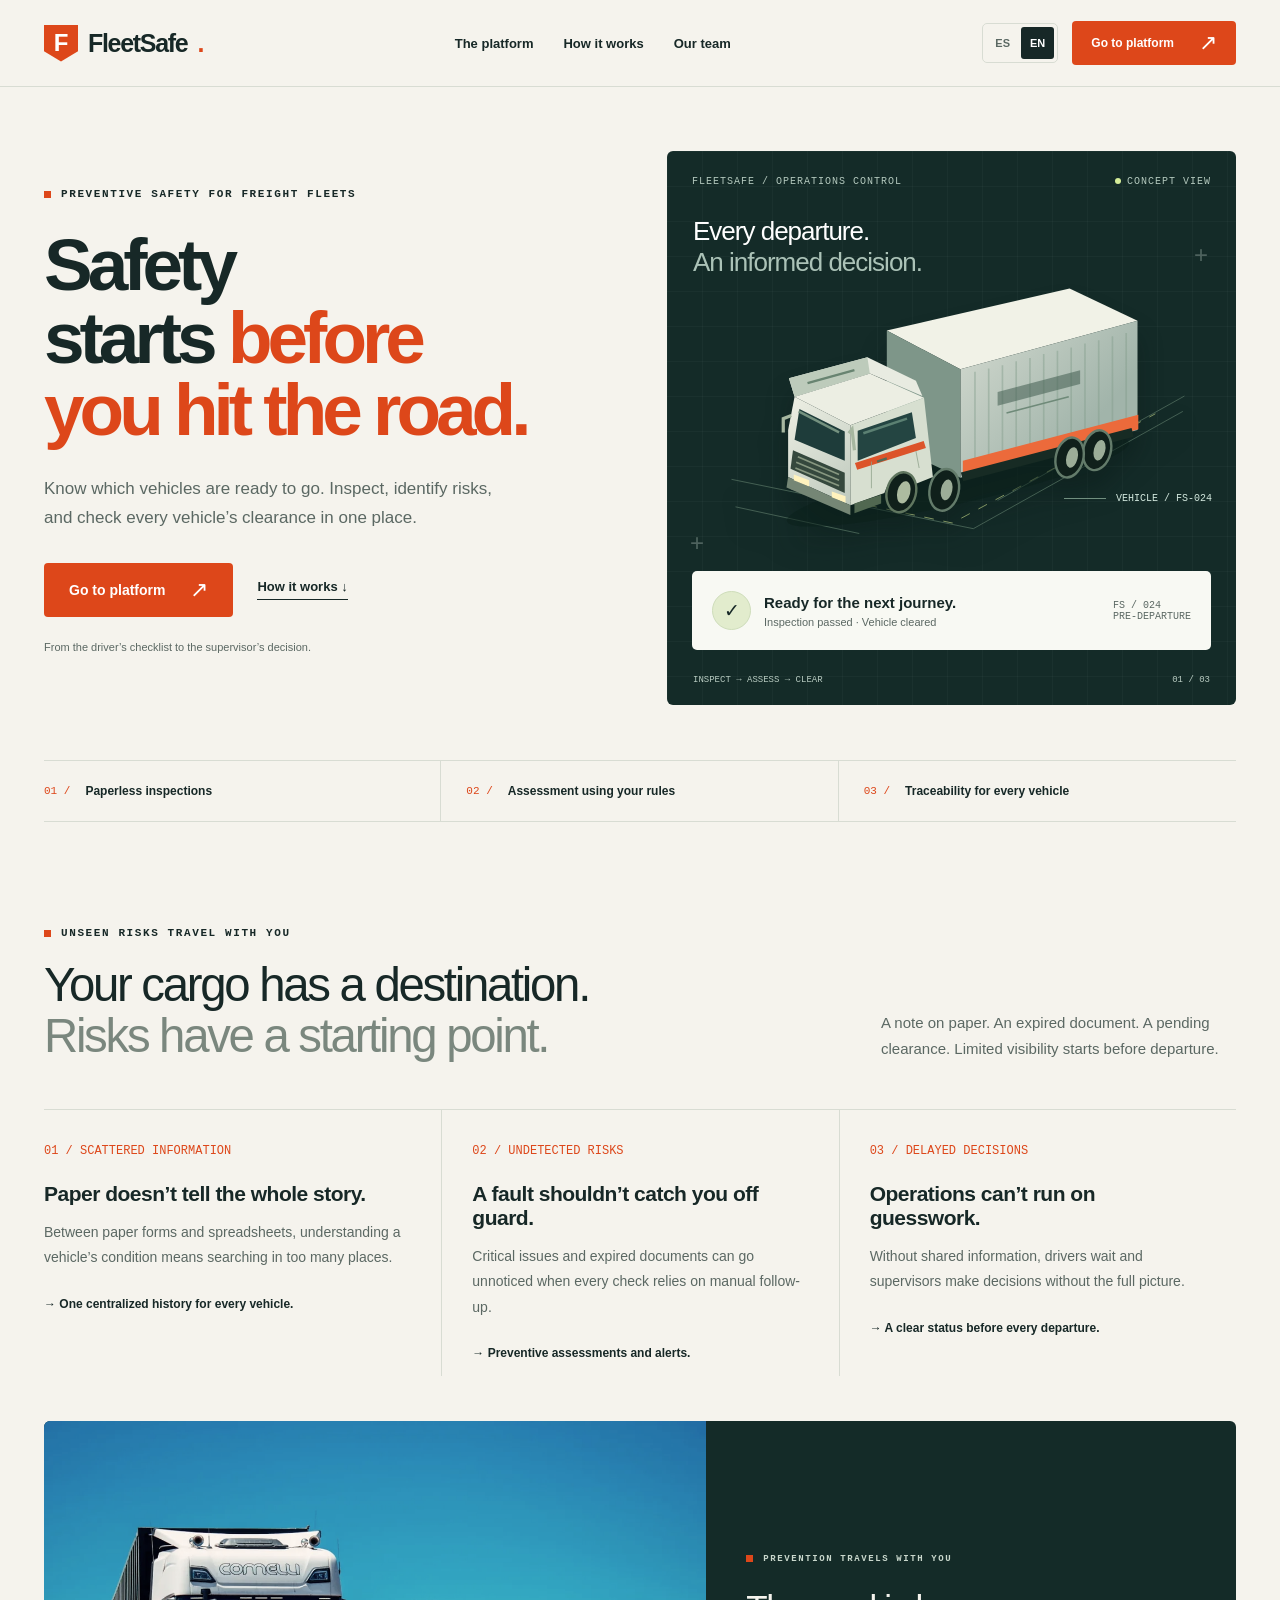
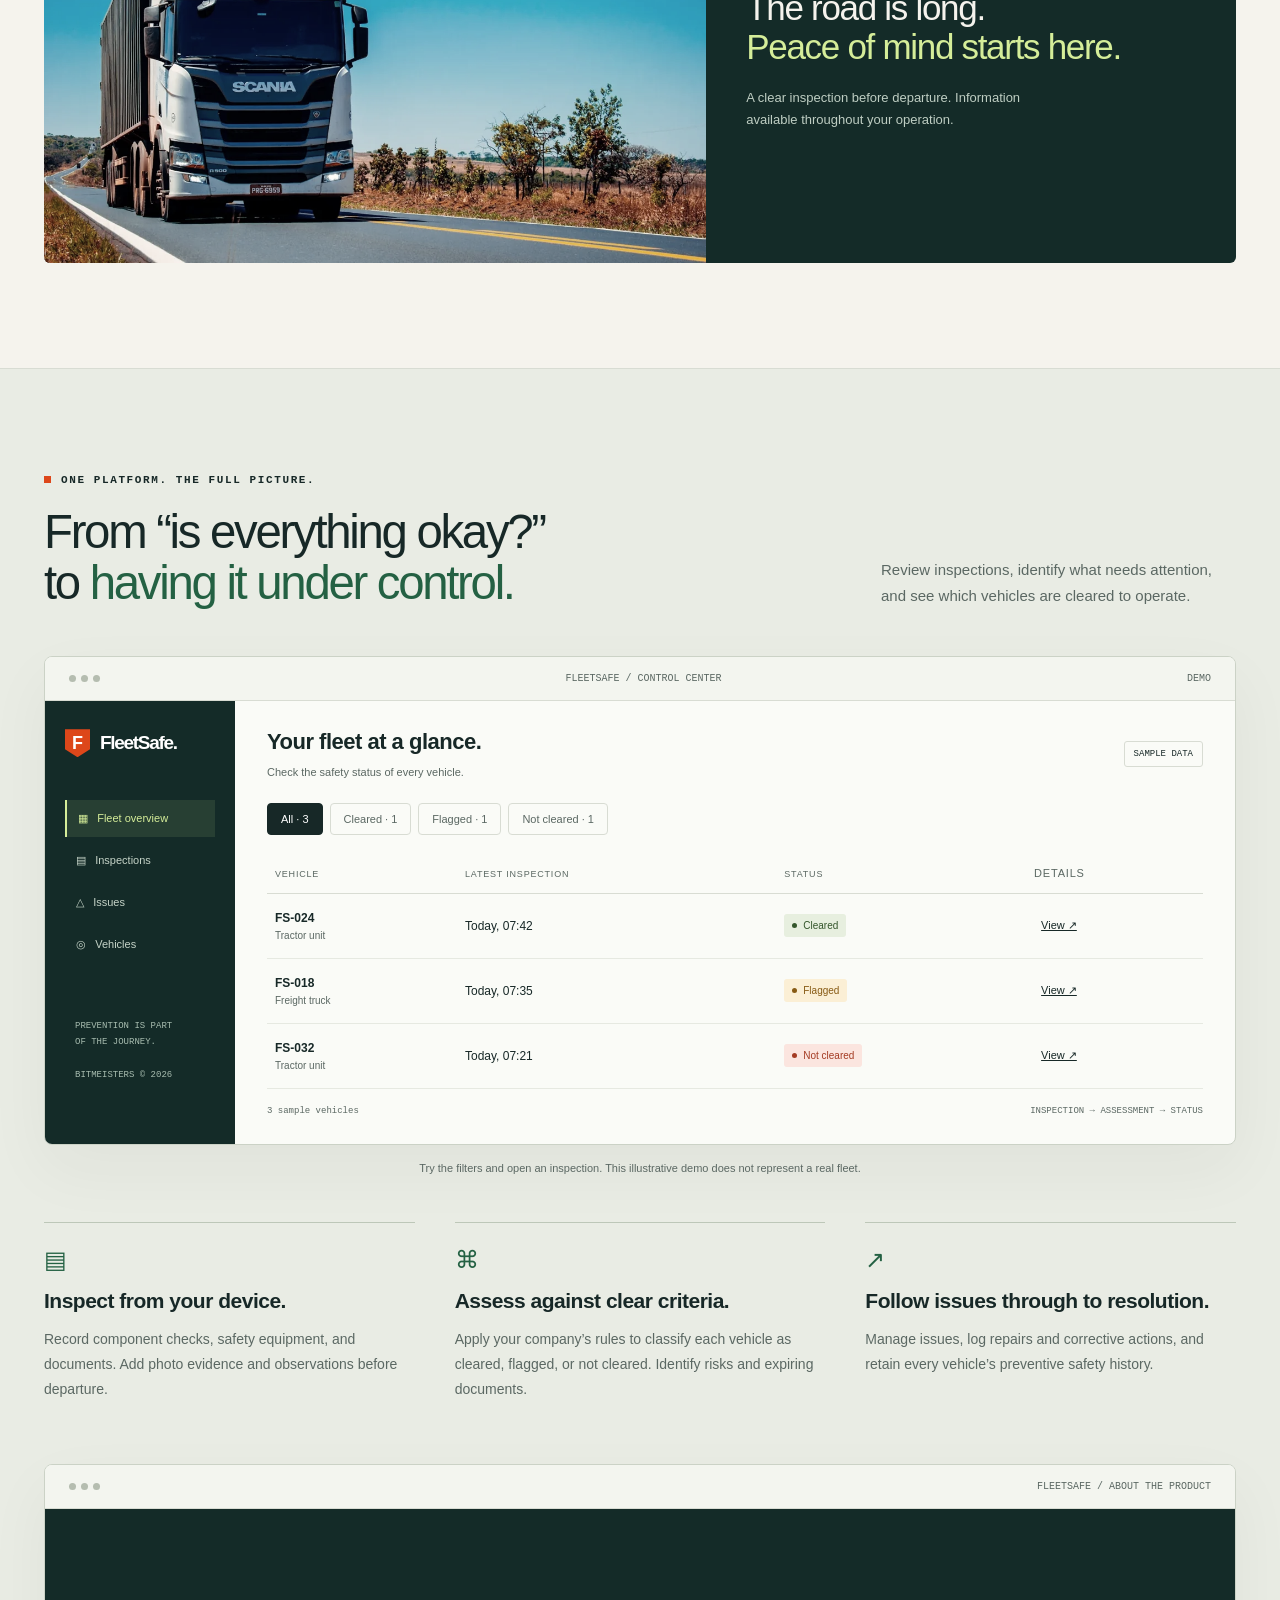
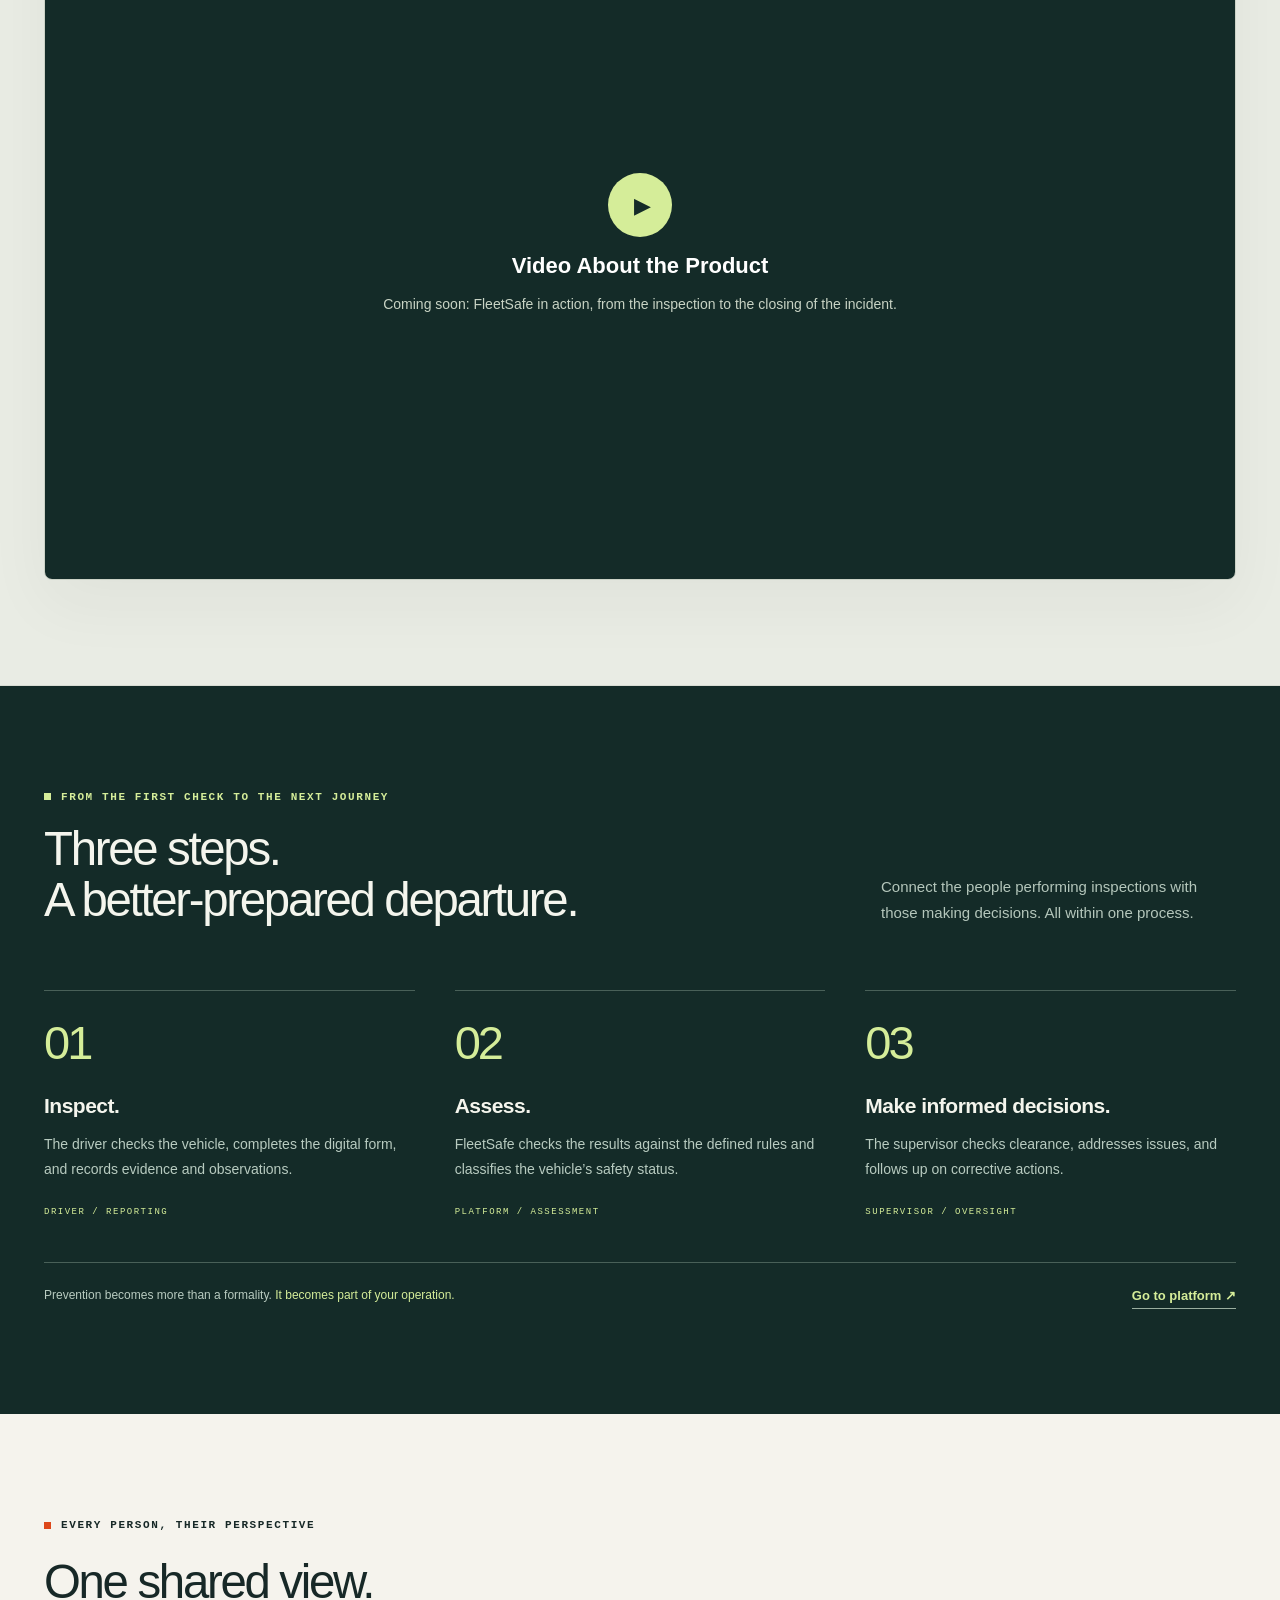
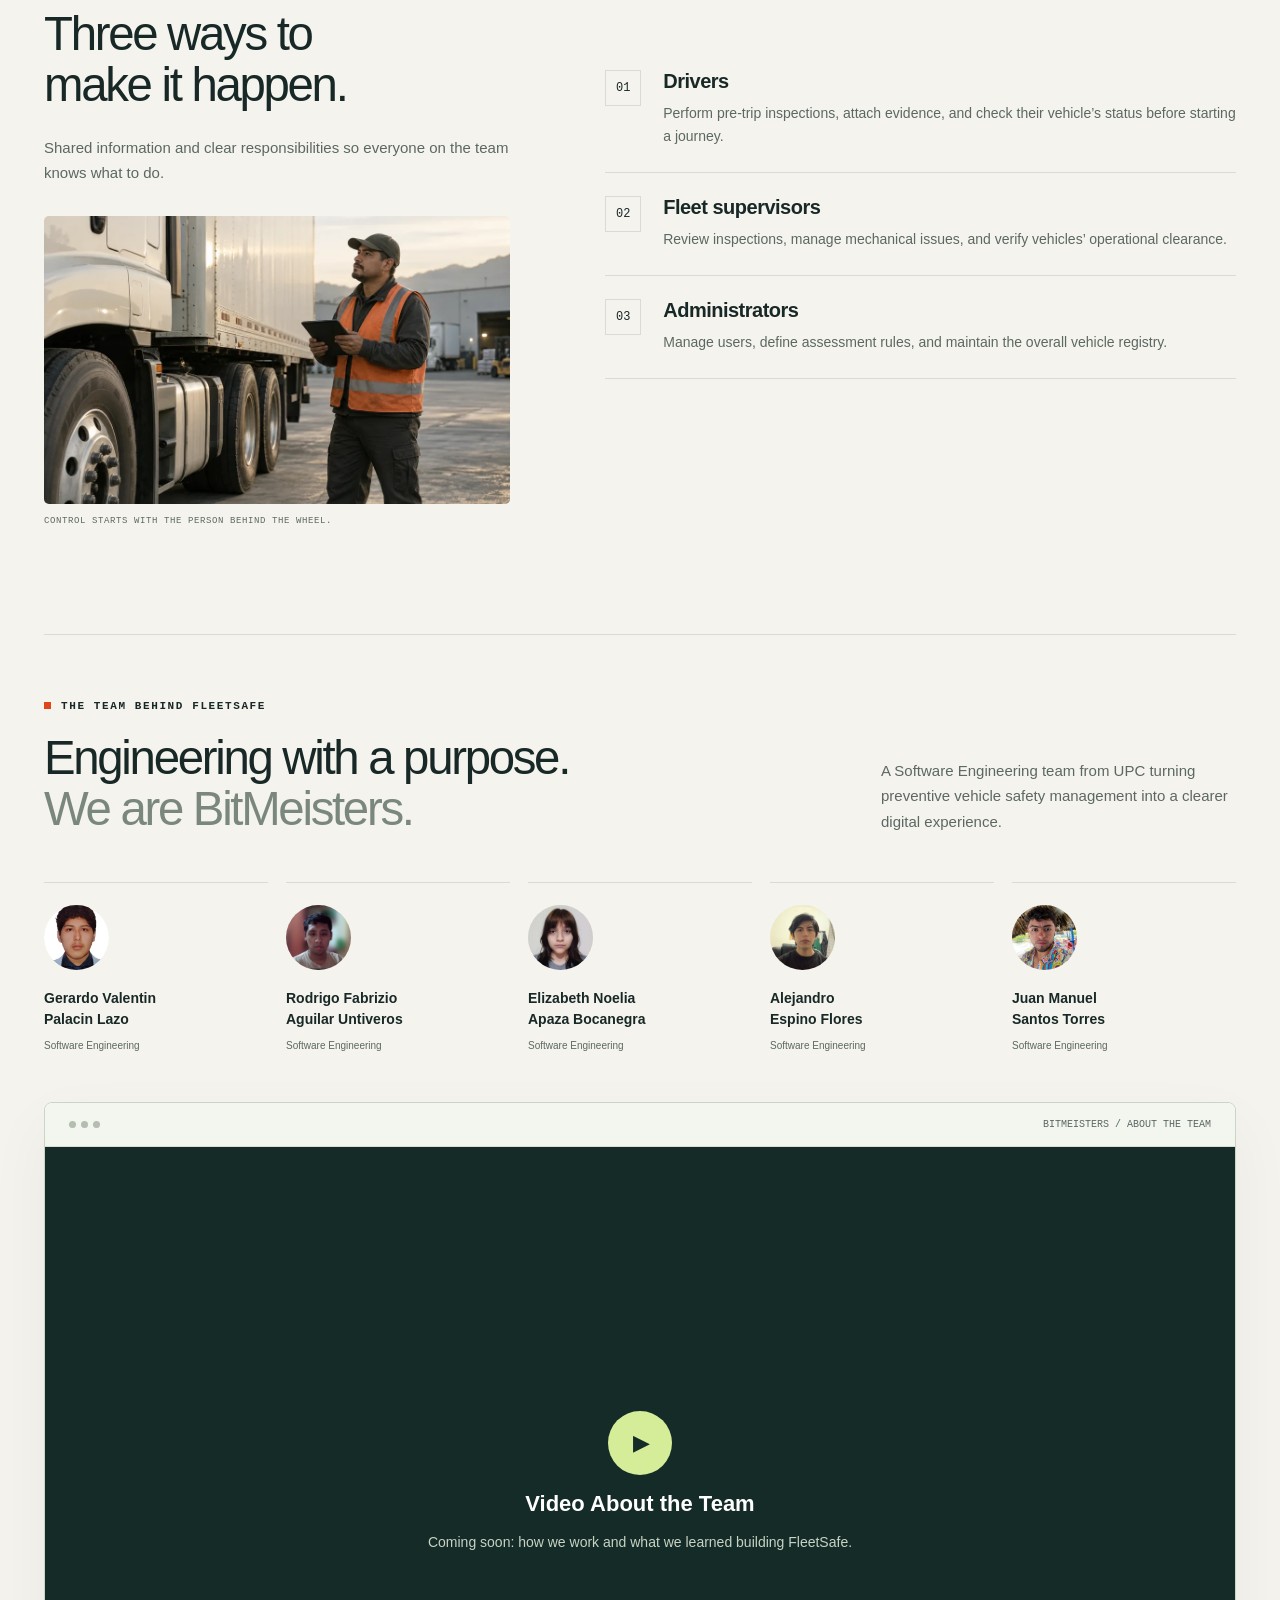
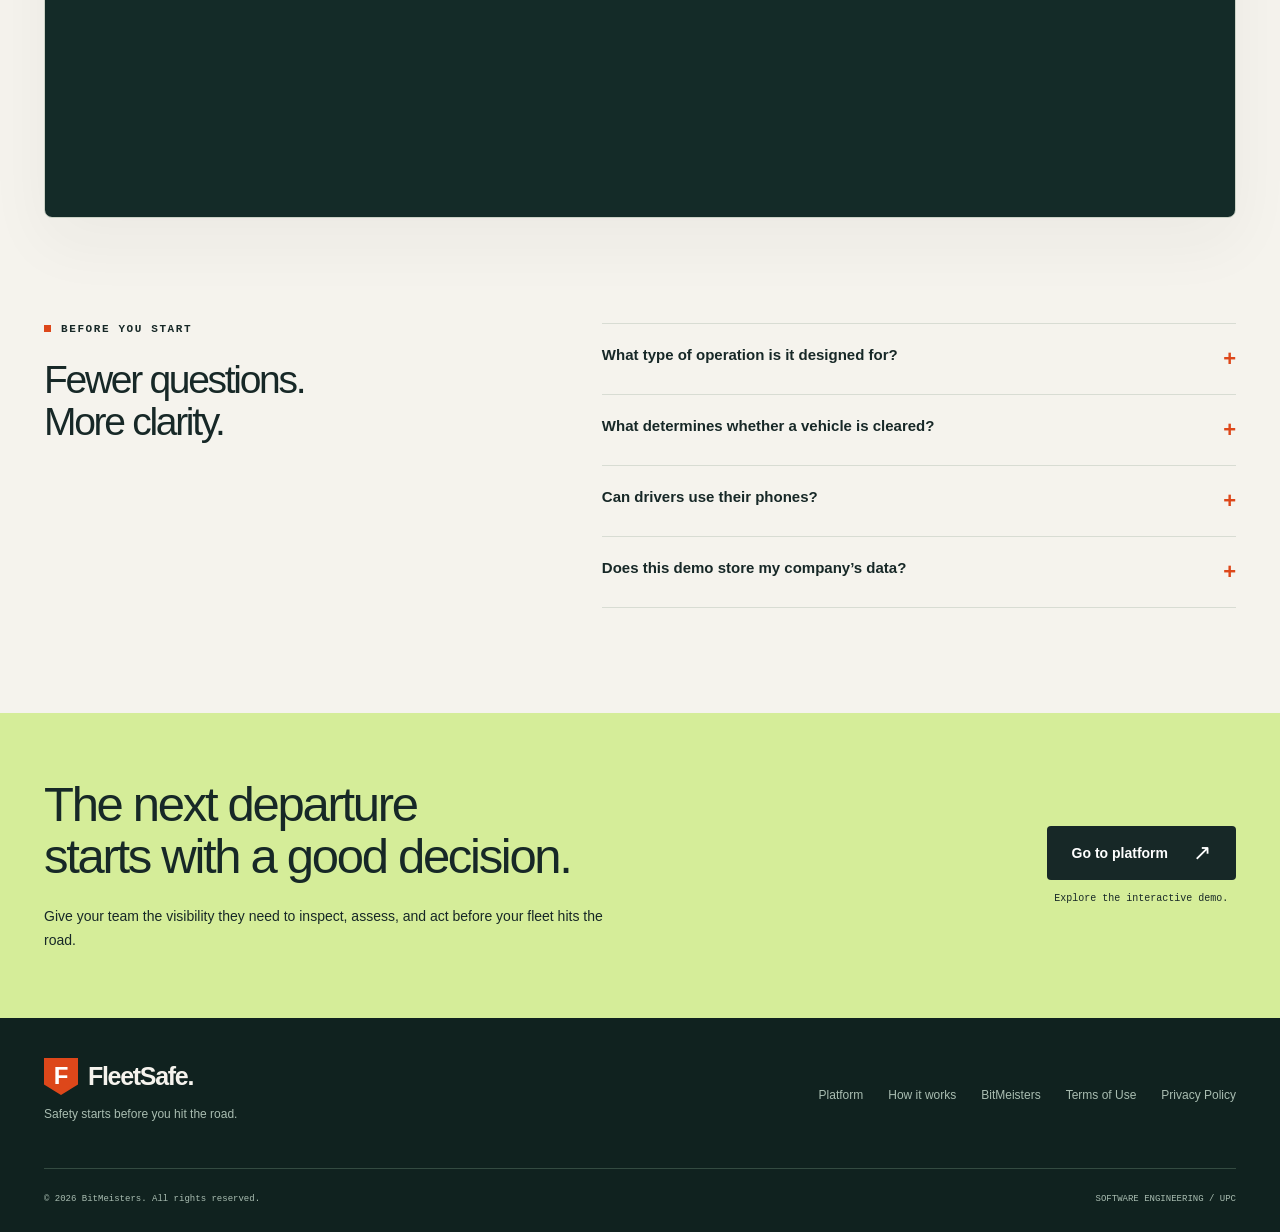
==== commit 8e13e3a1: "feat: link the terms of use and the privacy policy from the footer" ====
--- a/index.html
+++ b/index.html
@@ -1222,7 +1222,11 @@
             <a href="#features" data-i18n="nav.platform">Platform</a
             ><a href="#how-it-works" data-i18n="navigation.how-it-works"
               >How it works</a
-            ><a href="#team">BitMeisters</a>
+            ><a href="#team">BitMeisters</a
+            ><a href="./terms.html" data-i18n="legal.terms">Terms of Use</a
+            ><a href="./privacy.html" data-i18n="legal.privacy"
+              >Privacy Policy</a
+            >
           </nav>
         </div>
         <div class="footer-bottom">
